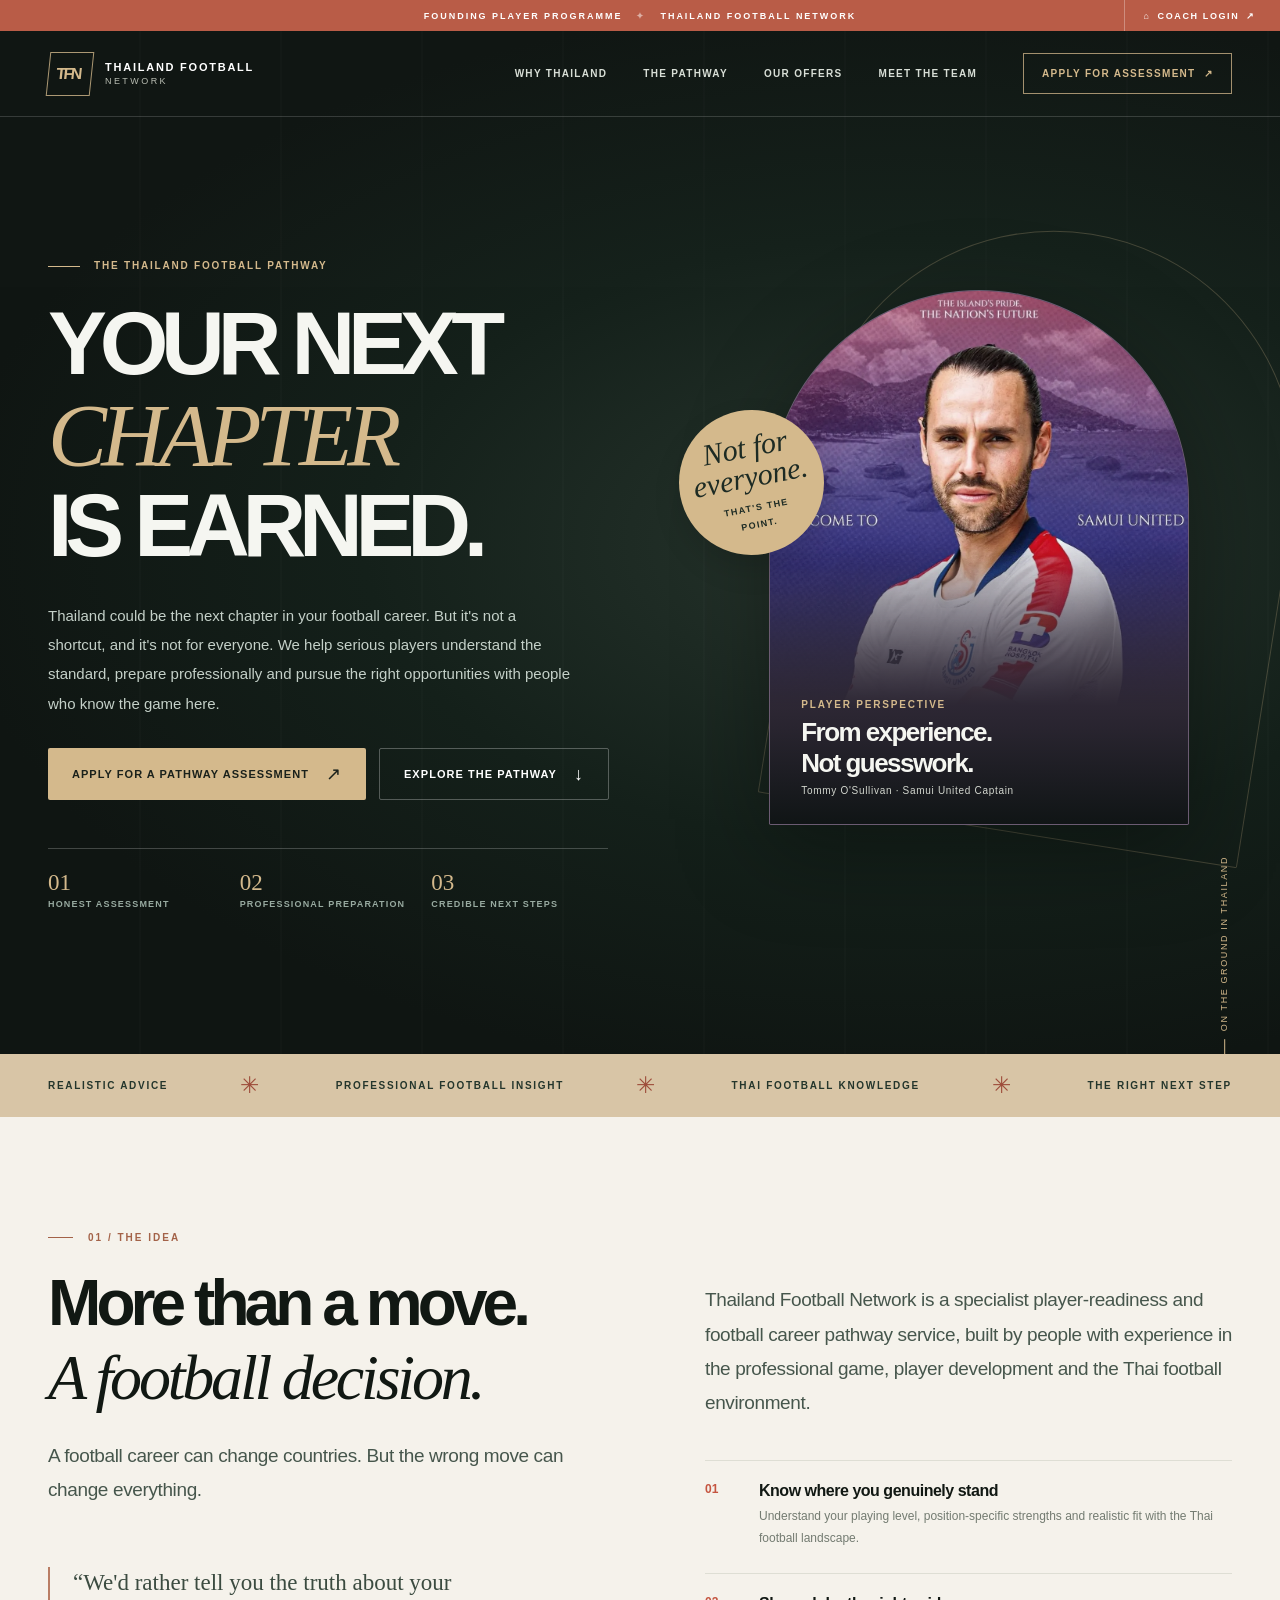
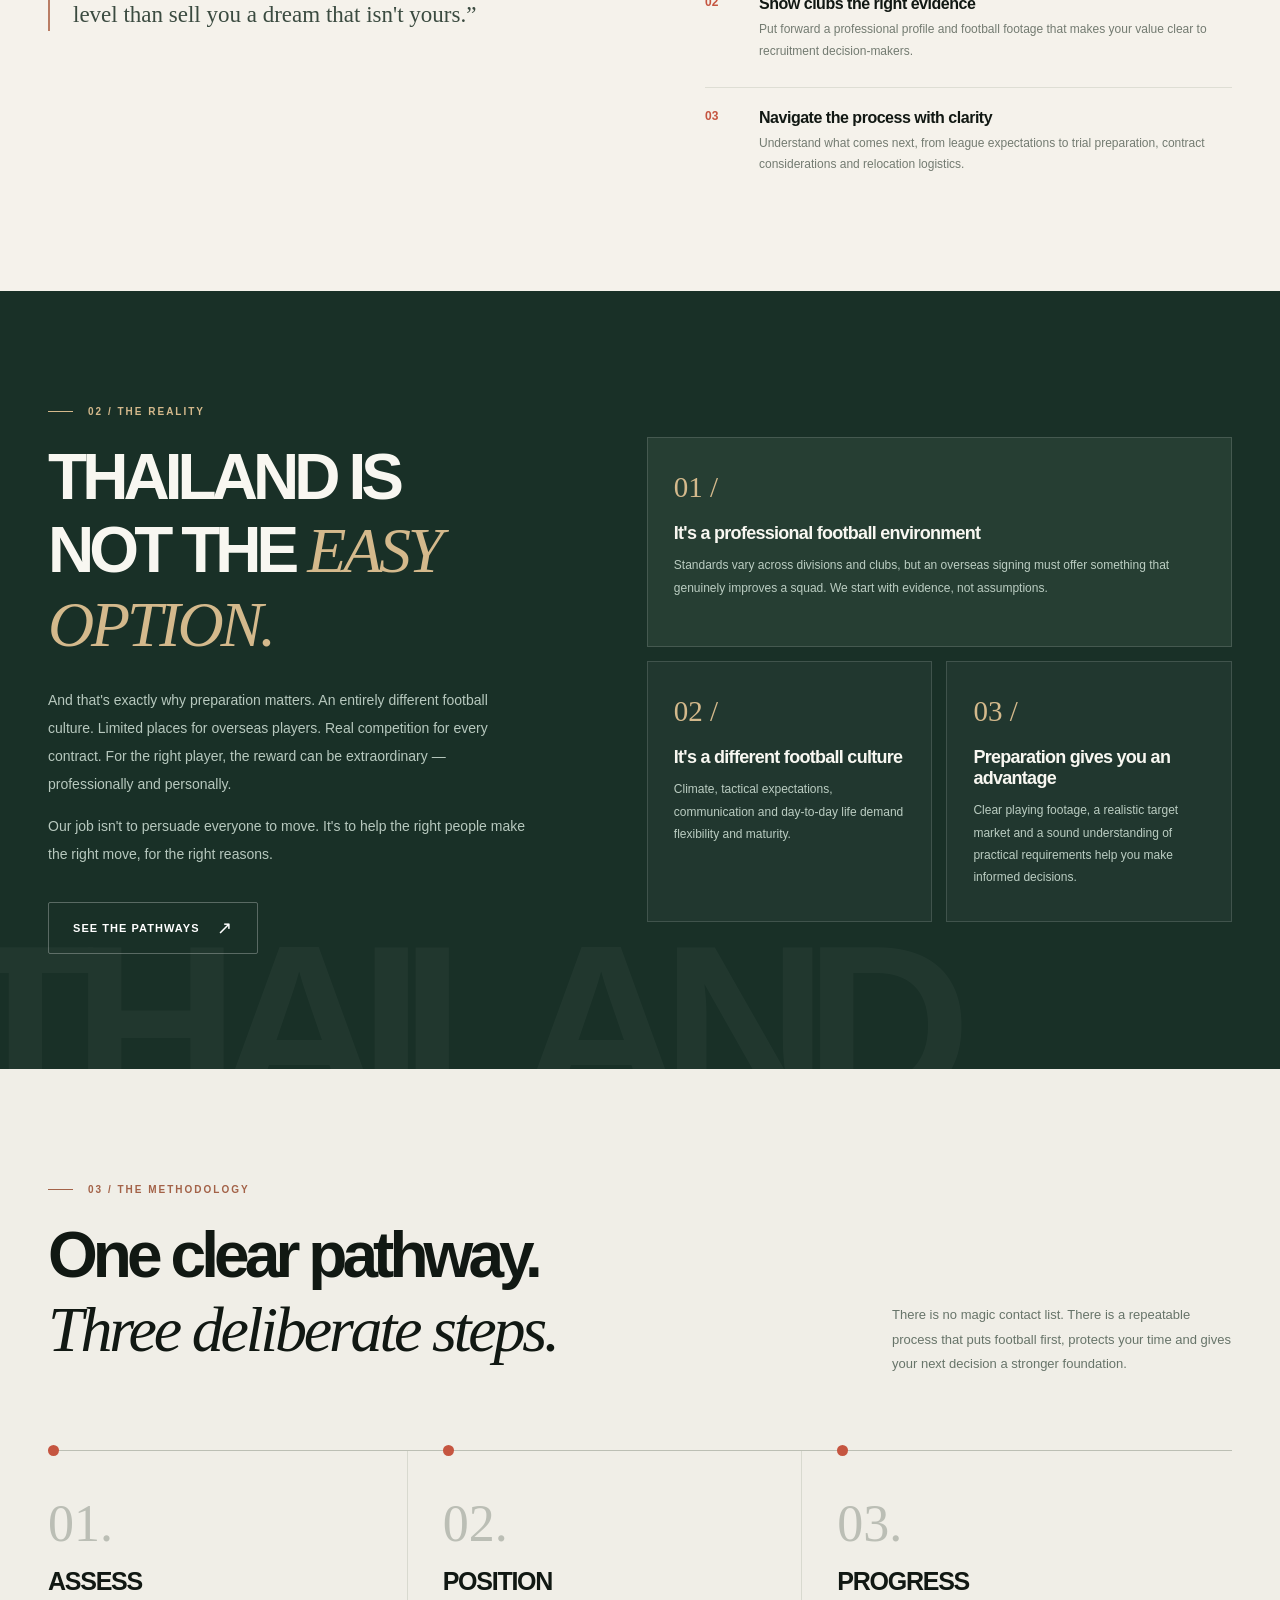
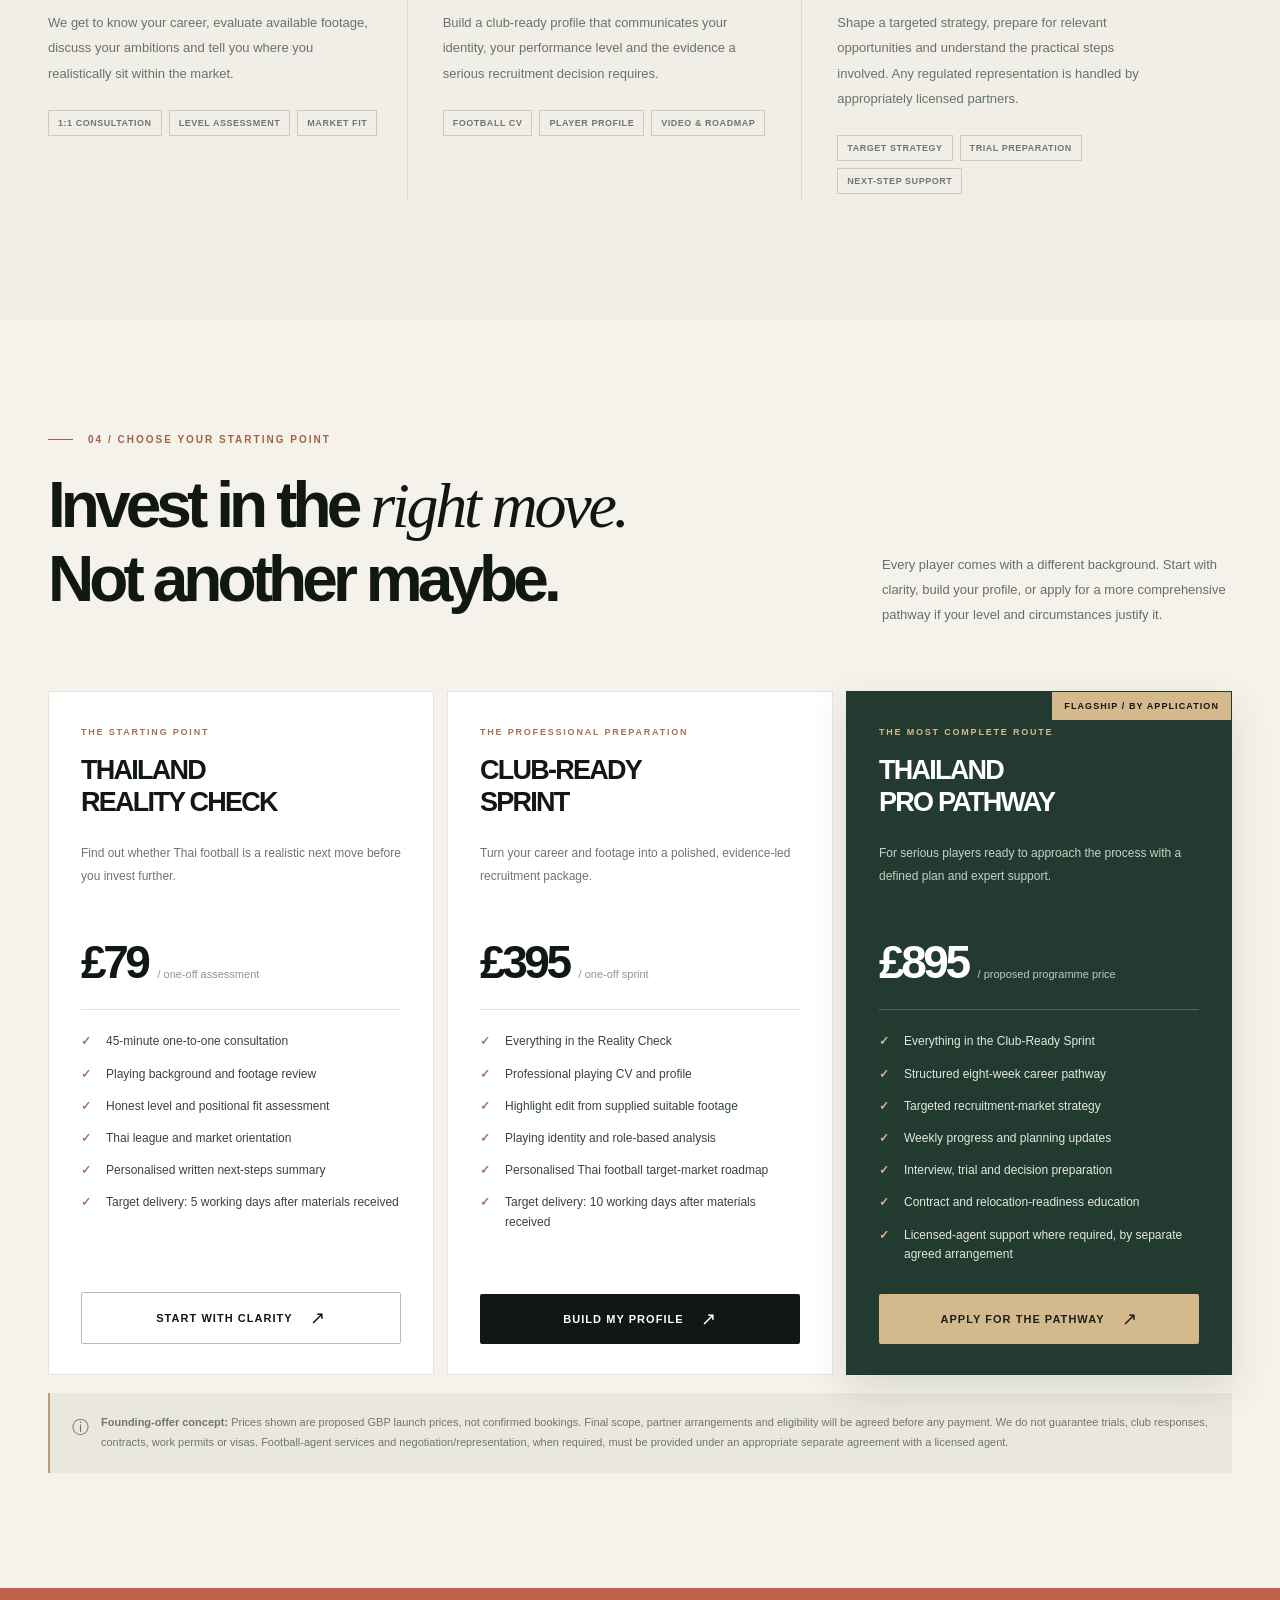
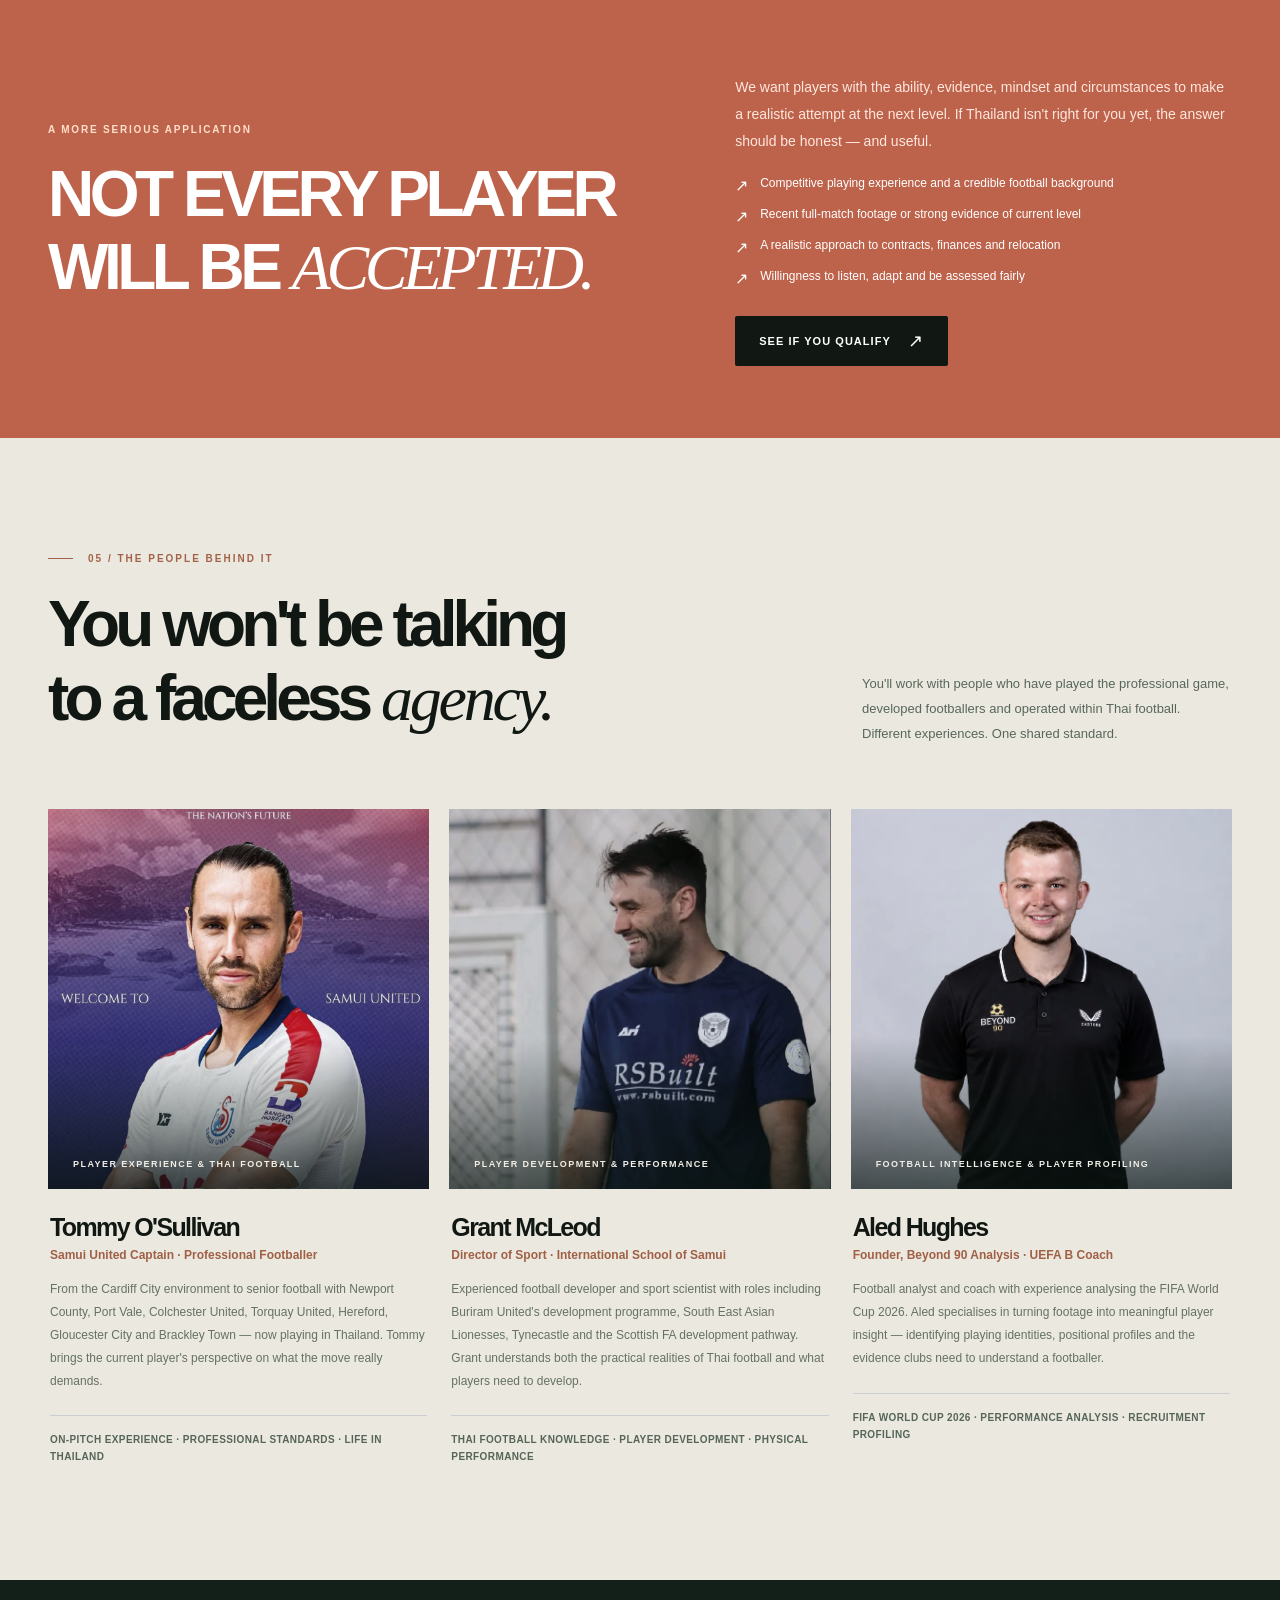
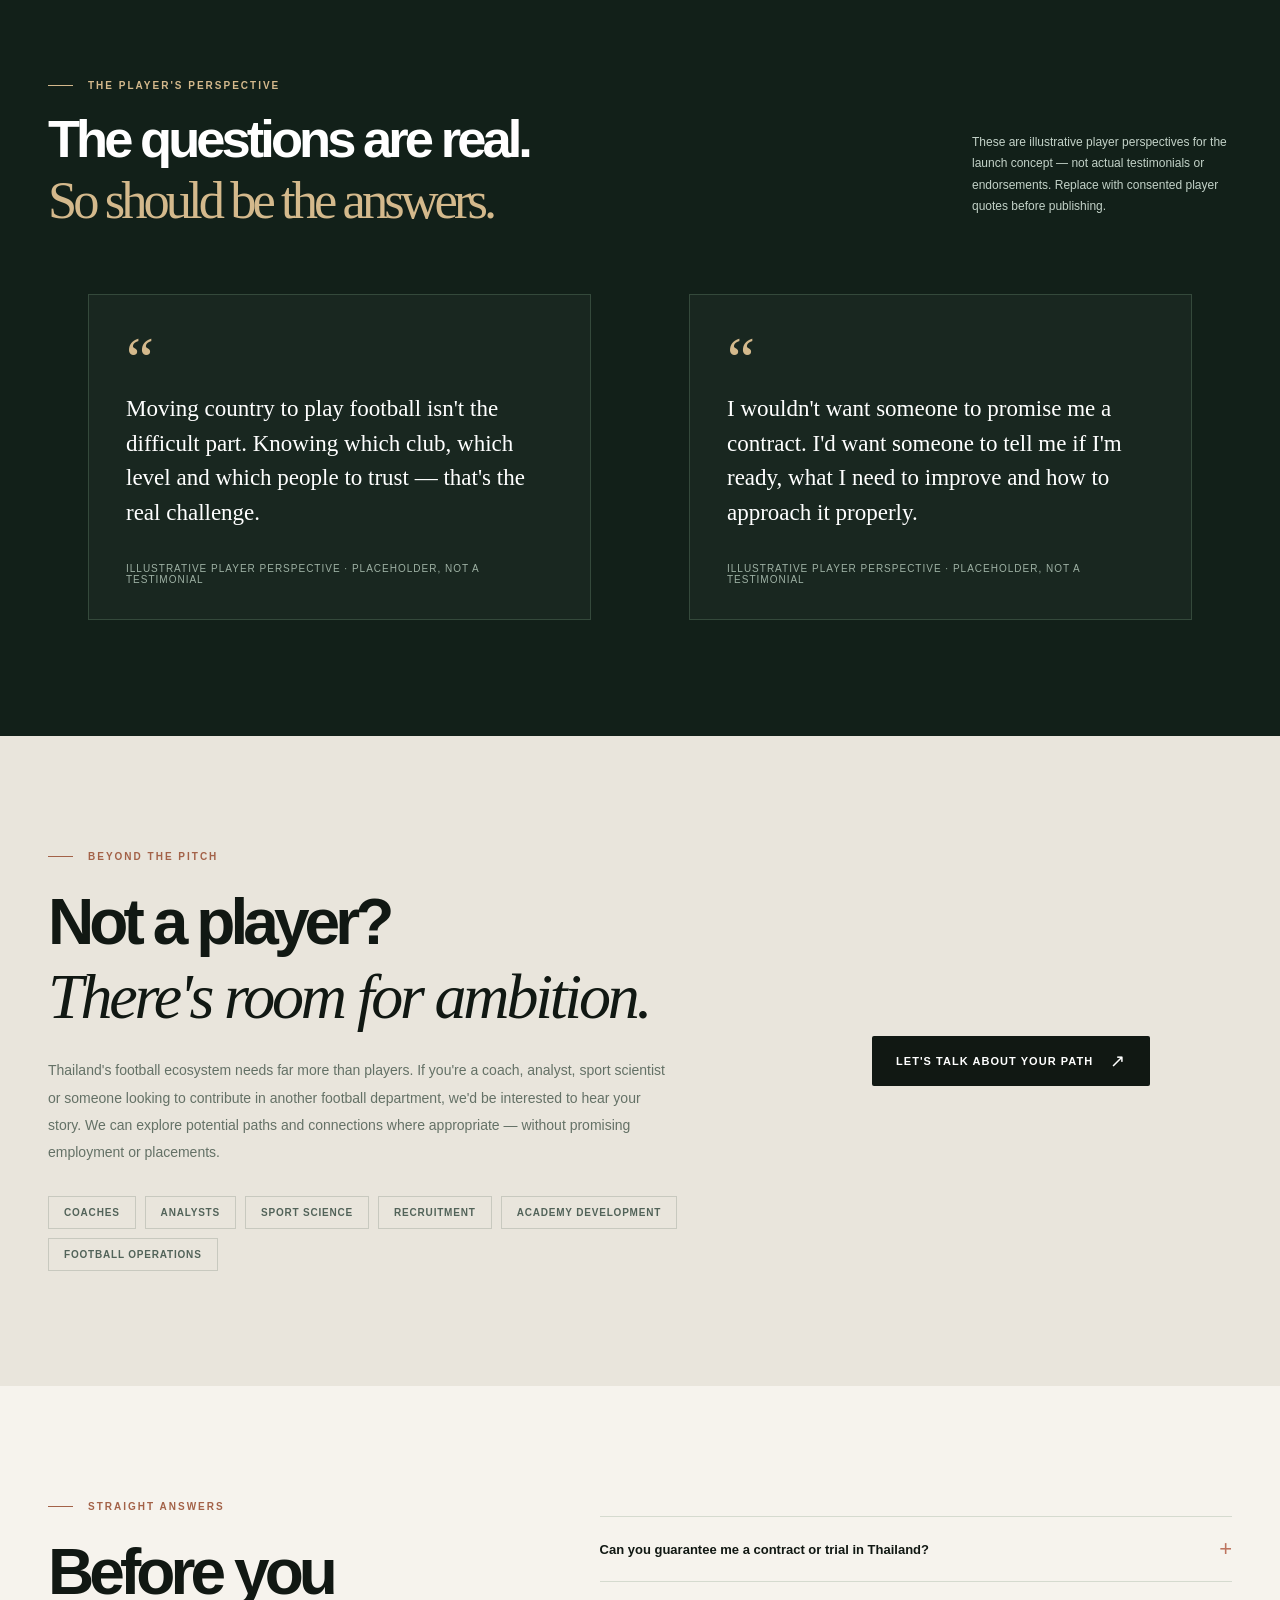
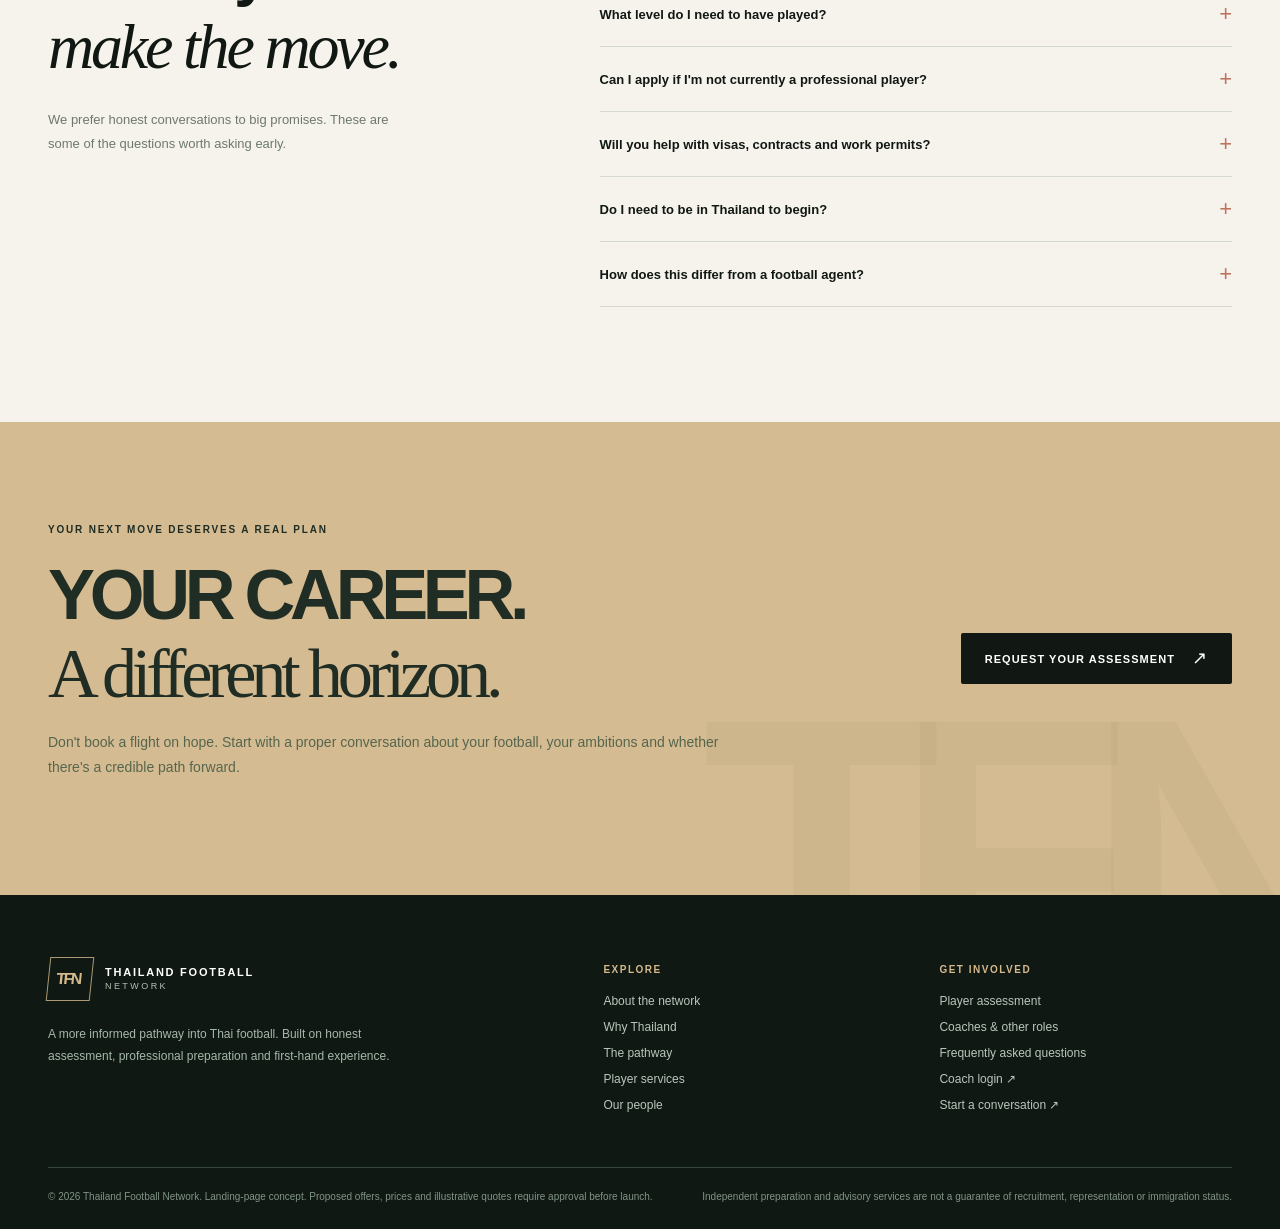
==== index.html @ e51dffec "Create index.html" ====
<!doctype html>
<html lang="en">
<head>
  <meta charset="utf-8">
  <meta name="viewport" content="width=device-width, initial-scale=1">
  <meta name="theme-color" content="#101613">
  <meta name="description" content="Thailand Football Network. An honest, structured pathway for serious players considering professional football in Thailand. Assess your level. Prepare properly. Pursue credible opportunities.">
  <title>Thailand Football Network — Your next chapter is earned.</title>
<style>
:root{--bg:#101613;--ink:#111813;--pine:#1a2c25;--pine2:#20382e;--cream:#f5f2eb;--warm:#eae6dc;--gold:#d4b98c;--red:#c55540;--white:#f5f6f1;--muted:#87978e;--line:rgba(255,255,255,.15);--sans:'Inter',-apple-system,BlinkMacSystemFont,'Segoe UI',Arial,sans-serif;--editorial:Georgia,'Times New Roman',serif}
*{box-sizing:border-box}html{scroll-behavior:smooth}body{margin:0;background:var(--cream);color:var(--ink);font-family:var(--sans);-webkit-font-smoothing:antialiased;overflow-x:hidden}button,input,select,textarea{font:inherit}button{cursor:pointer}a{text-decoration:none;color:inherit}button:focus-visible,a:focus-visible,input:focus-visible,select:focus-visible,textarea:focus-visible,summary:focus-visible{outline:2px solid var(--gold);outline-offset:4px}::selection{background:#d4b98c;color:#111813}.container{width:min(100% - 96px,1312px);margin-inline:auto}.eyebrow{font-weight:800;text-transform:uppercase;letter-spacing:.18em;font-size:10px;line-height:1.6}.eyebrow.gold{color:var(--gold)}.eyebrow.red{color:var(--red)}.serif{font-family:var(--editorial);font-weight:400}.line-top{border-top:1px solid currentColor}.muted{color:#59665e}.btn{appearance:none;border:0;display:inline-flex;align-items:center;justify-content:center;gap:17px;padding:18px 24px;font-size:11px;letter-spacing:.095em;text-transform:uppercase;font-weight:800;border-radius:2px;transition:transform .2s,background .2s,box-shadow .2s;white-space:nowrap}.btn:hover{transform:translateY(-2px)}.btn.primary{background:var(--gold);color:#1a211b}.btn.primary:hover{background:#e9cd9f;box-shadow:0 14px 35px rgba(0,0,0,.18)}.btn.ghost{border:1px solid rgba(255,255,255,.28);background:transparent;color:#fff}.btn.ghost:hover{background:rgba(255,255,255,.1)}.btn.ink{background:var(--ink);color:white}.btn.outline{border:1px solid #bcbeb5;background:none;color:var(--ink)}.arrow{font-size:18px;line-height:.8;font-weight:400}.page-top{background:#b95c47;color:white;height:31px;display:flex;align-items:center;justify-content:center;text-align:center;font-size:9px;font-weight:800;letter-spacing:.22em;text-transform:uppercase;padding:0 12px}.nav{position:absolute;z-index:30;top:31px;left:0;right:0;border-bottom:1px solid rgba(255,255,255,.16);color:white}.navinner{height:85px;display:flex;align-items:center;gap:30px}.brand{display:inline-flex;align-items:center;gap:13px;min-width:290px}.mark{width:44px;height:44px;border:1px solid rgba(212,185,140,.8);display:flex;align-items:center;justify-content:center;font-size:16px;font-weight:800;transform:skew(-6deg);letter-spacing:-.16em;color:var(--gold);padding-right:4px}.brand-text{font-size:11px;line-height:1.5;font-weight:800;letter-spacing:.16em}.brand-text small{display:block;font-size:9px;font-weight:500;letter-spacing:.27em;color:#b9bdb3}.navlinks{display:flex;align-items:center;justify-content:center;gap:36px;margin-left:auto}.navlinks a{font-size:10px;font-weight:800;letter-spacing:.13em;text-transform:uppercase;color:#d8ded6;transition:color .2s}.navlinks a:hover{color:var(--gold)}.navcta{margin-left:16px;padding:14px 18px;border:1px solid rgba(212,185,140,.75);background:transparent;color:var(--gold);font-size:10px;font-weight:800;letter-spacing:.13em;text-transform:uppercase;white-space:nowrap}.navcta:hover{background:var(--gold);color:var(--bg)}.menubtn{display:none;background:transparent;border:1px solid var(--line);color:white;padding:9px 12px;font-size:24px;margin-left:auto}.hero{min-height:770px;background:radial-gradient(ellipse at 70% 50%,#29372f 0,#15211b 42%,#101613 75%);color:var(--white);position:relative;overflow:hidden;padding:177px 0 112px}.hero:after{content:"";position:absolute;inset:0;opacity:.16;pointer-events:none;background-image:repeating-linear-gradient(90deg,transparent 0px,transparent 139px,rgba(255,255,255,.16) 140px,transparent 141px),linear-gradient(transparent,rgba(0,0,0,.1))}.hero-grid{display:grid;grid-template-columns:1.03fr .97fr;position:relative;z-index:2;gap:60px;align-items:center}.hero-copy{padding:50px 0 30px}.hero-kicker{display:flex;align-items:center;gap:14px;color:var(--gold)}.kicker-rule{width:32px;height:1px;background:var(--gold)}h1{font-size:clamp(58px,6.9vw,105px);font-weight:800;letter-spacing:-.082em;line-height:1.03;margin:25px 0 29px;max-width:850px}h1 .line{display:block;white-space:nowrap}h1 em{font-family:var(--editorial);font-weight:400;letter-spacing:-.065em;color:var(--gold)}.hero-intro{font-size:15px;line-height:1.95;color:#c4d0c8;max-width:525px;font-weight:400}.hero-actions{display:flex;gap:13px;flex-wrap:wrap;margin:30px 0 48px}.hero-status{display:grid;grid-template-columns:repeat(3,1fr);gap:15px;padding-top:21px;border-top:1px solid rgba(255,255,255,.21);max-width:560px}.status-num{color:var(--gold);font-family:var(--editorial);font-size:23px}.status-label{font-size:9px;line-height:1.8;text-transform:uppercase;letter-spacing:.13em;color:#98aaa0;font-weight:700}.hero-stage{position:relative;height:570px;min-width:0}.hero-outline{position:absolute;right:-55px;top:-60px;width:89%;height:106%;border:1px solid rgba(212,185,140,.25);border-radius:300px 300px 2px 2px;transform:rotate(9deg)}.hero-poster{position:absolute;top:0;right:43px;height:535px;width:77%;max-width:430px;overflow:hidden;border-radius:240px 240px 2px 2px;background:#4e3c57;border:1px solid rgba(255,255,255,.16);box-shadow:0 24px 90px rgba(0,0,0,.35)}.hero-poster img{width:100%;height:100%;object-fit:cover;object-position:center 8%;filter:saturate(.8);display:block;-webkit-mask-image:linear-gradient(to bottom,#000 0%,#000 48%,transparent 78%);mask-image:linear-gradient(to bottom,#000 0%,#000 48%,transparent 78%)}.hero-poster:after{content:"";position:absolute;inset:45% 0 0;background:linear-gradient(transparent,rgba(10,17,15,.55) 67%,rgba(10,17,15,.91))}.poster-caption{position:absolute;bottom:28px;left:31px;right:25px;z-index:2}.poster-caption .eyebrow{color:var(--gold)}.poster-caption strong{display:block;font-size:26px;letter-spacing:-.06em;margin-top:4px}.poster-caption span{display:block;font-size:10px;color:#d2d6ce;margin-top:6px;letter-spacing:.07em}.floating-stamp{position:absolute;left:-8px;top:120px;width:145px;height:145px;display:flex;align-items:center;justify-content:center;flex-direction:column;text-align:center;background:var(--gold);color:#1d2b24;border-radius:100%;z-index:4;box-shadow:0 14px 30px rgba(0,0,0,.14);transform:rotate(-11deg)}.floating-stamp span:first-child{font-family:var(--editorial);font-size:30px;font-style:italic;line-height:1}.floating-stamp span:last-child{font-size:9px;text-transform:uppercase;letter-spacing:.15em;font-weight:800;line-height:1.8;margin-top:8px}.photo-count{position:absolute;right:3px;bottom:4px;z-index:4;display:flex;gap:8px;align-items:center;font-size:9px;letter-spacing:.18em;color:var(--gold);text-transform:uppercase;transform:rotate(-90deg);transform-origin:bottom right}.photo-count:before{content:"";width:39px;height:1px;background:var(--gold)}.ribbon{background:#d8c5a6;padding:18px 0;overflow:hidden;color:#24362c}.ribbon .container{display:flex;align-items:center;justify-content:space-between;gap:12px}.ribbon span{font-size:10px;text-transform:uppercase;letter-spacing:.17em;font-weight:800;white-space:nowrap}.ribbon .star{color:#9e4d3b;font-size:23px;font-weight:400}.section{padding:115px 0}.section-eyeline{font-size:10px;text-transform:uppercase;letter-spacing:.2em;color:#a36248;font-weight:800;display:flex;align-items:center;gap:15px}.section-eyeline:before{content:"";width:25px;height:1px;background:currentColor}.section h2{font-size:clamp(42px,5vw,70px);letter-spacing:-.077em;line-height:1.15;margin:24px 0;font-weight:800}.section h2 em{font-family:var(--editorial);font-weight:400;letter-spacing:-.05em}.intro-layout{display:grid;grid-template-columns:1fr 1fr;gap:130px}.intro-left h2{max-width:590px}.intro-right{padding-top:51px}.lead{font-size:19px;line-height:1.8;letter-spacing:-.02em;color:#46564c;max-width:650px}.point-list{display:grid;gap:24px;margin-top:40px}.point{display:grid;grid-template-columns:38px 1fr;gap:16px;padding-top:21px;border-top:1px solid #deded4}.point-index{color:var(--red);font-size:12px;font-weight:800}.point h3{margin:0 0 6px;font-size:16px;letter-spacing:-.03em}.point p{font-size:12px;color:#737b71;line-height:1.8;margin:0}.editorial-aside{margin-top:60px;border-left:2px solid #b97d64;padding-left:23px;font-family:var(--editorial);font-size:23px;line-height:1.4;max-width:450px;color:#3b4b40}.why{background:#193027;color:#f8f7f1;position:relative;overflow:hidden}.why:after{content:"THAILAND";font-size:clamp(110px,18vw,290px);font-weight:800;letter-spacing:-.1em;position:absolute;left:-45px;bottom:-90px;opacity:.035;white-space:nowrap;pointer-events:none}.why .section-eyeline{color:var(--gold)}.why-grid{display:grid;grid-template-columns:.9fr 1.1fr;gap:120px;position:relative;z-index:2}.why h2{max-width:620px;margin-bottom:24px}.why h2 em{color:var(--gold)}.why-left p{color:#b7c8be;font-size:14px;line-height:2;max-width:490px}.why-cards{display:grid;grid-template-columns:1fr 1fr;gap:14px;align-self:center}.why-card{padding:33px 26px;min-height:240px;border:1px solid rgba(255,255,255,.14);background:rgba(255,255,255,.035)}.why-card:first-child{grid-column:span 2;min-height:210px;background:#263e33}.why-icon{font-size:29px;color:var(--gold);font-family:var(--editorial)}.why-card h3{font-size:18px;letter-spacing:-.04em;margin:19px 0 10px}.why-card p{font-size:12px;color:#bbcdc2;line-height:1.85;margin:0}.process{background:#f0eee7}.process-head{display:flex;align-items:end;justify-content:space-between;gap:40px}.process-head h2{max-width:750px}.process-head p{max-width:340px;font-size:13px;color:#677469;line-height:1.9}.timeline{display:grid;grid-template-columns:repeat(3,1fr);margin-top:60px;border-top:1px solid #bcbfb4}.phase{padding:43px 40px 10px 0;position:relative}.phase:before{position:absolute;top:-6px;left:0;content:"";height:11px;width:11px;background:var(--red);border-radius:50%}.phase:after{position:absolute;top:0;bottom:4px;right:35px;width:1px;background:#d8d9cf;content:""}.phase:last-child:after{display:none}.phase-num{font-family:var(--editorial);font-size:52px;color:#bbbeb5}.phase h3{font-size:25px;letter-spacing:-.05em;margin:14px 0}.phase p{font-size:13px;color:#677469;line-height:1.95;max-width:330px}.phase-tags{display:flex;gap:7px;flex-wrap:wrap;margin-top:24px}.phase-tags span{padding:7px 9px;border:1px solid #c8ccc2;color:#6d786e;font-size:9px;letter-spacing:.06em;font-weight:800;text-transform:uppercase}.offers{background:var(--cream)}.offers-top{display:flex;align-items:end;justify-content:space-between;gap:40px}.offers-top h2{max-width:740px}.offers-top p{font-size:13px;color:#647066;line-height:1.95;max-width:350px}.pricecards{display:grid;grid-template-columns:repeat(3,1fr);gap:13px;margin-top:50px;align-items:stretch}.price-card{display:flex;flex-direction:column;background:#fff;border:1px solid #e6e5dc;min-height:600px;position:relative;padding:35px 32px 30px;transition:transform .25s,box-shadow .25s}.price-card:hover{transform:translateY(-7px);box-shadow:0 15px 40px rgba(30,45,30,.09)}.price-card.featured{background:#233a30;color:#fff;border:1px solid #233a30;box-shadow:0 15px 38px rgba(15,40,25,.12)}.price-card .tag{font-size:9px;font-weight:800;letter-spacing:.2em;text-transform:uppercase;color:#a76f57}.price-card.featured .tag{color:var(--gold)}.price-card h3{font-size:27px;line-height:1.18;letter-spacing:-.065em;margin:18px 0 12px}.price-card .subtitle{font-size:12px;line-height:1.9;min-height:65px;color:#6a786c}.price-card.featured .subtitle{color:#c3d2c8}.price{margin:20px 0 15px;display:flex;gap:10px;align-items:baseline}.price strong{font-size:46px;letter-spacing:-.075em;line-height:1;font-weight:800}.price span{font-size:11px;color:#8b978c}.price-card.featured .price span{color:#bac9bd}.price-card .rule{height:1px;background:#e1e5dd;margin:9px 0 22px}.price-card.featured .rule{background:#506256}.price-card ul{margin:0 0 30px;list-style:none;padding:0;display:grid;gap:13px}.price-card li{font-size:12px;line-height:1.6;color:#35463b;display:flex;align-items:flex-start;gap:11px}.price-card li:before{content:"✓";color:#a87656;font-weight:800;flex:0 0 14px}.price-card.featured li{color:#e2e8df}.price-card.featured li:before{color:var(--gold)}.price-card .btn{width:100%;margin-top:auto}.featured-banner{position:absolute;right:0;top:0;background:var(--gold);padding:9px 12px;color:var(--ink);font-size:9px;font-weight:800;letter-spacing:.12em;text-transform:uppercase}.pricing-disclaimer{display:flex;align-items:flex-start;gap:12px;padding:20px 22px;margin-top:18px;background:#eae7dd;border-left:2px solid #ba9e75;color:#6e776d;font-size:11px;line-height:1.8}.qualify{background:#be634b;color:white;padding:72px 0;overflow:hidden}.qualify-row{display:grid;grid-template-columns:1.1fr .9fr;gap:80px;align-items:center}.qualify h2{font-size:clamp(40px,5vw,69px);line-height:1.13;letter-spacing:-.07em;margin:0}.qualify h2 em{font-family:var(--editorial);font-weight:400}.qualify p{font-size:14px;line-height:1.95;color:#ffe7de}.qualify ul{list-style:none;padding:0;margin:20px 0 28px;display:grid;gap:12px}.qualify li{font-size:12px;display:flex;gap:12px;align-items:flex-start}.qualify li:before{content:"↗";font-size:16px}.team{background:#ebe8df}.team-head{display:flex;justify-content:space-between;gap:40px;align-items:end}.team-head h2{max-width:710px}.team-head p{font-size:13px;line-height:1.9;color:#58675c;max-width:370px}.team-grid{display:grid;grid-template-columns:repeat(3,1fr);gap:20px;margin-top:50px}.person-card{min-width:0}.person-image{height:380px;overflow:hidden;position:relative;background:#28392f}.person-image img{width:100%;height:100%;object-fit:cover;display:block;transition:transform .5s,filter .5s;filter:saturate(.7)}.person-card:hover img{transform:scale(1.045);filter:saturate(.9)}.person-card:nth-child(1) img{object-position:center 15%}.person-card:nth-child(2) img{object-position:center 20%}.person-card:nth-child(3) img{object-position:center center}.person-image:after{position:absolute;content:"";inset:60% 0 0;background:linear-gradient(transparent,rgba(8,20,15,.65));pointer-events:none}.person-role{position:absolute;left:25px;bottom:20px;z-index:2;color:#f1eee6;font-size:9px;letter-spacing:.16em;text-transform:uppercase;font-weight:800}.person-content{padding:24px 2px 0}.person-content h3{font-size:25px;letter-spacing:-.065em;margin:0 0 6px}.person-content .position{font-size:12px;color:#a06046;font-weight:800}.person-content p{font-size:12px;color:#657166;line-height:1.9;margin-top:16px}.person-footer{border-top:1px solid #caced0;padding-top:15px;margin-top:23px;font-size:10px;letter-spacing:.04em;color:#56655a;font-weight:800;line-height:1.7}.testimonials{background:#122019;color:white;padding:100px 0}.test-head{display:flex;justify-content:space-between;align-items:end;gap:30px}.test-head h2{font-size:clamp(38px,4.1vw,59px);letter-spacing:-.075em;line-height:1.15;max-width:750px;margin:18px 0 0}.test-head p{color:#c3d2c8;font-size:12px;line-height:1.8;max-width:260px}.quotes{margin-top:48px;display:grid;grid-template-columns:1fr 1fr;gap:18px}.quote{padding:34px 37px;border:1px solid #34493b;background:rgba(255,255,255,.03)}.quote .symbol{font-family:var(--editorial);font-size:63px;color:var(--gold);line-height:1}.quote blockquote{font-family:var(--editorial);font-size:23px;line-height:1.5;max-width:490px;margin:0 0 33px}.quote figcaption{font-size:10px;letter-spacing:.1em;text-transform:uppercase;color:#9eb1a4}.other{background:#e9e5dc}.other-row{display:grid;grid-template-columns:1.2fr .8fr;gap:80px;align-items:center}.other h2{max-width:650px}.other p{max-width:625px;font-size:14px;line-height:1.95;color:#647166}.other-tags{display:flex;flex-wrap:wrap;gap:9px;margin-top:30px}.other-tags span{border:1px solid #c8c9bf;padding:10px 15px;font-size:10px;font-weight:800;text-transform:uppercase;letter-spacing:.08em;color:#526359}.faq{background:#f6f3ed}.faq-layout{display:grid;grid-template-columns:.8fr 1.2fr;gap:130px}.faq h2{max-width:380px}.faq-list{padding-top:15px}.faq details{border-bottom:1px solid #d5dacf;padding:19px 0}.faq details:first-child{border-top:1px solid #d5dacf}.faq summary{cursor:pointer;font-weight:800;font-size:13px;list-style:none;display:flex;justify-content:space-between;align-items:center;gap:20px}.faq summary::-webkit-details-marker{display:none}.faq summary:after{content:'+';font-size:22px;font-weight:400;color:#bd745f}.faq details[open] summary:after{content:'−'}.faq details p{font-size:12px;line-height:1.95;color:#5f7064;padding-right:25px}.lastcta{background:#d5bb91;color:#202d24;padding:100px 0;position:relative;overflow:hidden}.lastcta:after{position:absolute;content:'TFN';font-size:390px;line-height:1;font-weight:800;letter-spacing:-.12em;right:-40px;bottom:-155px;color:rgba(29,50,35,.04);pointer-events:none}.lastcta .container{position:relative;z-index:1;display:flex;align-items:center;justify-content:space-between;gap:45px}.lastcta h2{font-size:clamp(43px,5.5vw,78px);line-height:1.1;letter-spacing:-.075em;margin:18px 0;max-width:850px}.lastcta p{font-size:14px;color:#56664e;line-height:1.8;max-width:680px}.footer{background:#101813;color:white;padding:62px 0 24px}.footer-main{display:grid;grid-template-columns:1.3fr .7fr .8fr;gap:80px}.footer .brand{min-width:unset}.footer-desc{max-width:360px;color:#a5b8aa;font-size:12px;line-height:1.9;margin-top:22px}.footer h4{font-size:10px;text-transform:uppercase;letter-spacing:.15em;color:var(--gold);margin:7px 0 19px}.footer ul{list-style:none;padding:0;margin:0;display:grid;gap:12px}.footer li,.footer li a{font-size:12px;color:#b8c7bb}.footer li a:hover{color:white}.footer-bottom{border-top:1px solid #34463b;margin-top:55px;padding-top:20px;display:flex;justify-content:space-between;gap:20px;color:#819487;font-size:10px;line-height:1.75}.footer-bottom span{max-width:670px}.overlay{position:fixed;z-index:1000;inset:0;background:rgba(8,13,10,.8);backdrop-filter:blur(6px);display:none;align-items:center;justify-content:center;padding:20px}.overlay.open{display:flex}.modal{position:relative;width:min(100%,780px);max-height:min(94vh,950px);overflow-y:auto;background:#f5f3ec;color:#19251c;box-shadow:0 40px 150px #0008;padding:45px}.close{position:absolute;right:20px;top:20px;background:#e4e5dc;border:0;width:39px;height:39px;font-size:22px;display:flex;align-items:center;justify-content:center}.modal h2{font-size:clamp(32px,4vw,52px);letter-spacing:-.07em;line-height:1.1;margin:15px 0}.modal p{font-size:12px;line-height:1.8;color:#637266;max-width:600px}.formgrid{display:grid;grid-template-columns:1fr 1fr;gap:17px;margin:25px 0}.field{display:flex;flex-direction:column;gap:8px}.field.full{grid-column:1/-1}.field label{font-weight:800;font-size:10px;letter-spacing:.075em;text-transform:uppercase;color:#44584a}.field input,.field select,.field textarea{padding:13px 14px;width:100%;background:white;color:#1c2920;border:1px solid #c9d0c6;border-radius:0;outline:none;font-size:12px;min-height:45px}.field input:focus,.field select:focus,.field textarea:focus{border-color:#99835f;box-shadow:0 0 0 2px #dbcca9aa}.form-actions{display:flex;align-items:center;gap:15px;flex-wrap:wrap}.formnote{font-size:10px!important;max-width:680px!important;color:#677669!important}.success{display:none}.success pre{background:#e6e5dc;padding:18px;font-size:11px;white-space:pre-wrap;line-height:1.7;max-height:225px;overflow:auto;color:#2c3b31}.success .btn{margin:5px 5px 5px 0}#mobile-panel{display:none}.page-top{position:relative}.coach-top{position:absolute;right:max(24px,calc((100% - 1312px)/2));top:0;bottom:0;display:flex;align-items:center;gap:7px;padding:0 0 0 18px;border-left:1px solid rgba(255,255,255,.3);color:#fff;font-size:9px;font-weight:800;letter-spacing:.18em;transition:opacity .2s}.coach-top:hover{opacity:.75}
@media(max-width:1150px){.container{width:min(100% - 64px,1312px)}.navlinks{gap:18px}.brand{min-width:240px}.hero-grid{gap:12px}.hero-stage{height:540px}.hero-poster{right:0;height:510px;width:82%}.floating-stamp{left:-20px}.intro-layout,.why-grid,.faq-layout{gap:75px}.person-image{height:325px}.price-card{padding:31px 23px}}
@media(max-width:800px){.container{width:min(100% - 42px,1312px)}.navinner{height:73px}.navlinks,.navcta,.coach-top{display:none}#mobile-panel a.mobile-coach{color:var(--gold);padding-top:16px;border-top:1px solid rgba(255,255,255,.14)}.brand{min-width:unset}.menubtn{display:block}#mobile-panel{display:none;position:absolute;top:73px;left:0;right:0;background:#15251d;padding:22px 24px 29px;box-shadow:0 15px 25px #0005}#mobile-panel.open{display:grid;gap:19px}#mobile-panel a{font-size:12px;letter-spacing:.1em;text-transform:uppercase;font-weight:700}.hero{padding:139px 0 56px}.hero-grid{grid-template-columns:1fr;gap:20px}.hero-copy{padding-top:30px}.hero h1{font-size:clamp(57px,12vw,85px);max-width:760px}.hero-stage{height:470px;max-width:580px;width:100%;margin:0 auto}.hero-poster{height:440px;width:69%;right:15%}.hero-outline{width:74%;right:8%;height:450px;top:-3px}.floating-stamp{left:7%;top:90px;width:125px;height:125px}.photo-count{right:9%}.ribbon span{font-size:8px}.ribbon .star{font-size:18px}.section{padding:77px 0}.intro-layout,.why-grid,.other-row,.faq-layout,.qualify-row{grid-template-columns:1fr;gap:30px}.intro-right{padding:0}.editorial-aside{margin-top:34px}.why-cards{margin-top:10px}.process-head,.offers-top,.team-head,.test-head{display:block}.process-head p,.offers-top p,.team-head p,.test-head p{max-width:600px}.timeline{grid-template-columns:1fr}.phase{padding:25px 0;border-bottom:1px solid #d4d6cb}.phase:after{display:none}.phase h3{margin:6px 0}.phase-num{font-size:42px}.phase p{max-width:600px}.pricecards{grid-template-columns:1fr;gap:15px}.price-card{min-height:unset}.price-card .subtitle{min-height:unset}.price-card h3{font-size:29px}.price-card .btn{margin-top:16px}.team-grid{grid-template-columns:1fr 1fr;gap:20px}.team-grid .person-card:last-child{grid-column:1/-1;max-width:calc(50% - 10px);width:100%;margin:auto}.person-image{height:330px}.quotes{grid-template-columns:1fr}.lastcta .container{display:block}.lastcta .btn{margin-top:20px}.footer-main{grid-template-columns:1fr 1fr;gap:35px}.footer-main>div:first-child{grid-column:1/-1}.footer-bottom{display:block}.footer-bottom span{display:block;margin-top:10px}}
@media(max-width:520px){.container{width:min(100% - 36px,1312px)}.page-top{font-size:8px;letter-spacing:.12em}.navinner{height:68px}.brand-text{font-size:9px}.mark{width:38px;height:38px}.hero{padding:117px 0 41px}.hero-copy{padding:20px 0 0}.hero h1{font-size:clamp(53px,13.5vw,69px);margin:18px 0 22px}.hero-intro{font-size:13px;line-height:1.85}.hero-actions{margin:24px 0 27px}.hero-actions .btn{width:100%}.hero-status{gap:7px}.status-num{font-size:21px}.status-label{font-size:8px}.hero-stage{height:355px}.hero-poster{height:338px;width:74%;right:8%}.hero-outline{height:345px;width:76%;right:5%}.floating-stamp{width:105px;height:105px;top:70px;left:0}.floating-stamp span:first-child{font-size:25px}.floating-stamp span:last-child{font-size:8px}.poster-caption{left:20px;bottom:20px}.poster-caption strong{font-size:20px}.photo-count{display:none}.ribbon{padding:13px 0}.ribbon span:nth-of-type(3),.ribbon .star:nth-of-type(4){display:none}.ribbon span{font-size:7px}.section h2{font-size:clamp(37px,10vw,51px)}.section{padding:65px 0}.lead{font-size:16px}.why-cards{grid-template-columns:1fr}.why-card,.why-card:first-child{grid-column:auto;min-height:unset}.why-card{padding:25px}.timeline{margin-top:25px}.pricecards{margin-top:25px}.price-card{padding:28px 22px}.qualify{padding:58px 0}.qualify h2{font-size:44px}.qualify-row{gap:10px}.team-grid{grid-template-columns:1fr;gap:35px}.team-grid .person-card:last-child{grid-column:auto;max-width:none}.person-image{height:420px}.person-card:nth-child(3) img{object-position:center center}.team-head h2{margin-bottom:8px}.testimonials{padding:65px 0}.quote{padding:24px}.quote blockquote{font-size:20px}.lastcta{padding:65px 0}.lastcta h2{font-size:45px}.footer{padding:45px 0 21px}.footer-main{grid-template-columns:1fr 1fr;gap:26px}.footer-main>div:first-child{grid-column:1/-1}.footer-bottom{margin-top:32px}.modal{padding:29px 18px}.formgrid{grid-template-columns:1fr}.modal h2{padding-right:35px}#mobile-panel{top:68px}}
@media(prefers-reduced-motion:reduce){html{scroll-behavior:auto}*,*:before,*:after{transition:none!important;animation:none!important}}
</style>
</head>
<body>
  <div class="page-top"><a href="coach-login.html" class="coach-top"><span aria-hidden="true">⌂</span> COACH LOGIN <span aria-hidden="true">↗</span></a>FOUNDING PLAYER PROGRAMME <span style="opacity:.5;padding:0 14px">✦</span> THAILAND FOOTBALL NETWORK</div>
  <header class="nav">
   <div class="container navinner">
    <a href="#top" class="brand" aria-label="Thailand Football Network home"><span class="mark">TFN</span><span class="brand-text">THAILAND FOOTBALL <small>NETWORK</small></span></a>
    <nav class="navlinks" aria-label="Main navigation"><a href="#why">Why Thailand</a><a href="#how">The pathway</a><a href="#offers">Our offers</a><a href="#team">Meet the team</a></nav>
    <button type="button" class="navcta" data-open="Pro Pathway">APPLY FOR ASSESSMENT&nbsp; ↗</button>
    <button type="button" class="menubtn" id="menubtn" aria-label="Toggle navigation" aria-expanded="false">☰</button>
   </div>
   <nav id="mobile-panel" aria-label="Mobile navigation"><a href="#why">Why Thailand</a><a href="#how">The pathway</a><a href="#offers">Our offers</a><a href="#team">Meet the team</a><a href="#apply">Apply</a><a href="coach-login.html" class="mobile-coach">Coach login ↗</a></nav>
  </header>

  <main id="top">
  <section class="hero" aria-labelledby="hero-title"><div class="container hero-grid">
   <div class="hero-copy">
    <div class="hero-kicker eyebrow"><span class="kicker-rule"></span> THE THAILAND FOOTBALL PATHWAY</div>
    <h1 id="hero-title"><span class="line">YOUR NEXT</span><span class="line"><em>CHAPTER</em></span><span class="line">IS EARNED.</span></h1>
    <p class="hero-intro">Thailand could be the next chapter in your football career. But it's not a shortcut, and it's not for everyone. We help serious players understand the standard, prepare professionally and pursue the right opportunities with people who know the game here.</p>
    <div class="hero-actions"><button type="button" class="btn primary" data-open="Pro Pathway">APPLY FOR A PATHWAY ASSESSMENT <span class="arrow">↗</span></button><a class="btn ghost" href="#how">EXPLORE THE PATHWAY <span class="arrow">↓</span></a></div>
    <div class="hero-status"><div><div class="status-num">01</div><div class="status-label">Honest assessment</div></div><div><div class="status-num">02</div><div class="status-label">Professional preparation</div></div><div><div class="status-num">03</div><div class="status-label">Credible next steps</div></div></div>
   </div>
   <div class="hero-stage" aria-label="Tommy O'Sullivan pictured at Samui United">
    <div class="hero-outline"></div><div class="hero-poster"><img src="[data-uri]" alt="Samui United captain Tommy O'Sullivan wearing his club shirt"><div class="poster-caption"><div class="eyebrow">PLAYER PERSPECTIVE</div><strong>From experience.<br>Not guesswork.</strong><span>Tommy O'Sullivan · Samui United Captain</span></div></div>
    <div class="floating-stamp"><span>Not for<br>everyone.</span><span>That's the<br>point.</span></div><div class="photo-count">ON THE GROUND IN THAILAND</div>
   </div>
  </div></section>
  <div class="ribbon"><div class="container"><span>REALISTIC ADVICE</span><span class="star">✳</span><span>PROFESSIONAL FOOTBALL INSIGHT</span><span class="star">✳</span><span>THAI FOOTBALL KNOWLEDGE</span><span class="star">✳</span><span>THE RIGHT NEXT STEP</span></div></div>

  <section class="section intro" id="about"><div class="container intro-layout">
   <div class="intro-left"><div class="section-eyeline">01 / THE IDEA</div><h2>More than a move.<br><em>A football decision.</em></h2><p class="lead">A football career can change countries. But the wrong move can change everything.</p><div class="editorial-aside">“We'd rather tell you the truth about your level than sell you a dream that isn't yours.”</div></div>
   <div class="intro-right"><p class="lead" style="margin-top:0">Thailand Football Network is a specialist player-readiness and football career pathway service, built by people with experience in the professional game, player development and the Thai football environment.</p><div class="point-list"><div class="point"><span class="point-index">01</span><div><h3>Know where you genuinely stand</h3><p>Understand your playing level, position-specific strengths and realistic fit with the Thai football landscape.</p></div></div><div class="point"><span class="point-index">02</span><div><h3>Show clubs the right evidence</h3><p>Put forward a professional profile and football footage that makes your value clear to recruitment decision-makers.</p></div></div><div class="point"><span class="point-index">03</span><div><h3>Navigate the process with clarity</h3><p>Understand what comes next, from league expectations to trial preparation, contract considerations and relocation logistics.</p></div></div></div></div>
  </div></section>

  <section class="section why" id="why"><div class="container why-grid"><div class="why-left"><div class="section-eyeline">02 / THE REALITY</div><h2>THAILAND IS NOT THE <em>EASY OPTION.</em></h2><p>And that's exactly why preparation matters. An entirely different football culture. Limited places for overseas players. Real competition for every contract. For the right player, the reward can be extraordinary — professionally and personally.</p><p>Our job isn't to persuade everyone to move. It's to help the right people make the right move, for the right reasons.</p><a href="#offers" class="btn ghost" style="margin-top:20px">SEE THE PATHWAYS <span class="arrow">↗</span></a></div>
   <div class="why-cards"><div class="why-card"><div class="why-icon">01 /</div><h3>It's a professional football environment</h3><p>Standards vary across divisions and clubs, but an overseas signing must offer something that genuinely improves a squad. We start with evidence, not assumptions.</p></div><div class="why-card"><div class="why-icon">02 /</div><h3>It's a different football culture</h3><p>Climate, tactical expectations, communication and day-to-day life demand flexibility and maturity.</p></div><div class="why-card"><div class="why-icon">03 /</div><h3>Preparation gives you an advantage</h3><p>Clear playing footage, a realistic target market and a sound understanding of practical requirements help you make informed decisions.</p></div></div>
  </div></section>

  <section class="section process" id="how"><div class="container"><div class="section-eyeline">03 / THE METHODOLOGY</div><div class="process-head"><h2>One clear pathway.<br><em>Three deliberate steps.</em></h2><p>There is no magic contact list. There is a repeatable process that puts football first, protects your time and gives your next decision a stronger foundation.</p></div>
  <div class="timeline"><article class="phase"><div class="phase-num">01.</div><h3>ASSESS</h3><p>We get to know your career, evaluate available footage, discuss your ambitions and tell you where you realistically sit within the market.</p><div class="phase-tags"><span>1:1 consultation</span><span>Level assessment</span><span>Market fit</span></div></article><article class="phase"><div class="phase-num">02.</div><h3>POSITION</h3><p>Build a club-ready profile that communicates your identity, your performance level and the evidence a serious recruitment decision requires.</p><div class="phase-tags"><span>Football CV</span><span>Player profile</span><span>Video & roadmap</span></div></article><article class="phase"><div class="phase-num">03.</div><h3>PROGRESS</h3><p>Shape a targeted strategy, prepare for relevant opportunities and understand the practical steps involved. Any regulated representation is handled by appropriately licensed partners.</p><div class="phase-tags"><span>Target strategy</span><span>Trial preparation</span><span>Next-step support</span></div></article></div>
  </div></section>

  <section class="section offers" id="offers"><div class="container"><div class="section-eyeline">04 / CHOOSE YOUR STARTING POINT</div><div class="offers-top"><h2>Invest in the <em>right move.</em><br>Not another maybe.</h2><p>Every player comes with a different background. Start with clarity, build your profile, or apply for a more comprehensive pathway if your level and circumstances justify it.</p></div>
   <div class="pricecards"><article class="price-card"><div class="tag">THE STARTING POINT</div><h3>THAILAND<br>REALITY CHECK</h3><p class="subtitle">Find out whether Thai football is a realistic next move before you invest further.</p><div class="price"><strong>£79</strong><span>/ one-off assessment</span></div><div class="rule"></div><ul><li>45-minute one-to-one consultation</li><li>Playing background and footage review</li><li>Honest level and positional fit assessment</li><li>Thai league and market orientation</li><li>Personalised written next-steps summary</li><li>Target delivery: 5 working days after materials received</li></ul><a class="btn outline" href="Thailand_Reality_Check.html" style="line-height:normal">START WITH CLARITY <span class="arrow">↗</span></a></article>
   <article class="price-card"><div class="tag">THE PROFESSIONAL PREPARATION</div><h3>CLUB-READY<br>SPRINT</h3><p class="subtitle">Turn your career and footage into a polished, evidence-led recruitment package.</p><div class="price"><strong>£395</strong><span>/ one-off sprint</span></div><div class="rule"></div><ul><li>Everything in the Reality Check</li><li>Professional playing CV and profile</li><li>Highlight edit from supplied suitable footage</li><li>Playing identity and role-based analysis</li><li>Personalised Thai football target-market roadmap</li><li>Target delivery: 10 working days after materials received</li></ul><button class="btn ink" type="button" data-open="Club-Ready Sprint">BUILD MY PROFILE <span class="arrow">↗</span></button></article>
   <article class="price-card featured"><span class="featured-banner">FLAGSHIP / BY APPLICATION</span><div class="tag">THE MOST COMPLETE ROUTE</div><h3>THAILAND<br>PRO PATHWAY</h3><p class="subtitle">For serious players ready to approach the process with a defined plan and expert support.</p><div class="price"><strong>£895</strong><span>/ proposed programme price</span></div><div class="rule"></div><ul><li>Everything in the Club-Ready Sprint</li><li>Structured eight-week career pathway</li><li>Targeted recruitment-market strategy</li><li>Weekly progress and planning updates</li><li>Interview, trial and decision preparation</li><li>Contract and relocation-readiness education</li><li>Licensed-agent support where required, by separate agreed arrangement</li></ul><button class="btn primary" type="button" data-open="Pro Pathway">APPLY FOR THE PATHWAY <span class="arrow">↗</span></button></article></div>
   <div class="pricing-disclaimer"><span aria-hidden="true" style="font-size:17px">ⓘ</span><span><strong>Founding-offer concept:</strong> Prices shown are proposed GBP launch prices, not confirmed bookings. Final scope, partner arrangements and eligibility will be agreed before any payment. We do not guarantee trials, club responses, contracts, work permits or visas. Football-agent services and negotiation/representation, when required, must be provided under an appropriate separate agreement with a licensed agent.</span></div>
  </div></section>

  <section class="qualify" id="qualifying"><div class="container qualify-row"><div><div class="eyebrow" style="color:#ffdfc9;margin-bottom:20px">A MORE SERIOUS APPLICATION</div><h2>NOT EVERY PLAYER<br>WILL BE <em>ACCEPTED.</em></h2></div><div><p>We want players with the ability, evidence, mindset and circumstances to make a realistic attempt at the next level. If Thailand isn't right for you yet, the answer should be honest — and useful.</p><ul><li>Competitive playing experience and a credible football background</li><li>Recent full-match footage or strong evidence of current level</li><li>A realistic approach to contracts, finances and relocation</li><li>Willingness to listen, adapt and be assessed fairly</li></ul><button type="button" class="btn ink" data-open="Pro Pathway">SEE IF YOU QUALIFY <span class="arrow">↗</span></button></div></div></section>

  <section class="section team" id="team"><div class="container"><div class="section-eyeline">05 / THE PEOPLE BEHIND IT</div><div class="team-head"><h2>You won't be talking<br>to a faceless <em>agency.</em></h2><p>You'll work with people who have played the professional game, developed footballers and operated within Thai football. Different experiences. One shared standard.</p></div>
   <div class="team-grid">
    <article class="person-card"><div class="person-image"><img src="[data-uri]" alt="Tommy O'Sullivan in his Samui United football shirt" loading="eager"><span class="person-role">PLAYER EXPERIENCE & THAI FOOTBALL</span></div><div class="person-content"><h3>Tommy O'Sullivan</h3><div class="position">Samui United Captain · Professional Footballer</div><p>From the Cardiff City environment to senior football with Newport County, Port Vale, Colchester United, Torquay United, Hereford, Gloucester City and Brackley Town — now playing in Thailand. Tommy brings the current player's perspective on what the move really demands.</p><div class="person-footer">ON-PITCH EXPERIENCE · PROFESSIONAL STANDARDS · LIFE IN THAILAND</div></div></article>
    <article class="person-card"><div class="person-image"><img src="[data-uri]" alt="Grant McLeod in football training kit" loading="eager"><span class="person-role">PLAYER DEVELOPMENT & PERFORMANCE</span></div><div class="person-content"><h3>Grant McLeod</h3><div class="position">Director of Sport · International School of Samui</div><p>Experienced football developer and sport scientist with roles including Buriram United's development programme, South East Asian Lionesses, Tynecastle and the Scottish FA development pathway. Grant understands both the practical realities of Thai football and what players need to develop.</p><div class="person-footer">THAI FOOTBALL KNOWLEDGE · PLAYER DEVELOPMENT · PHYSICAL PERFORMANCE</div></div></article>
    <article class="person-card"><div class="person-image"><img src="[data-uri]" alt="Aled Hughes wearing a Beyond 90 Analysis polo shirt" loading="eager"><span class="person-role">FOOTBALL INTELLIGENCE & PLAYER PROFILING</span></div><div class="person-content"><h3>Aled Hughes</h3><div class="position">Founder, Beyond 90 Analysis · UEFA B Coach</div><p>Football analyst and coach with experience analysing the FIFA World Cup 2026. Aled specialises in turning footage into meaningful player insight — identifying playing identities, positional profiles and the evidence clubs need to understand a footballer.</p><div class="person-footer">FIFA WORLD CUP 2026 · PERFORMANCE ANALYSIS · RECRUITMENT PROFILING</div></div></article>
   </div>
  </div></section>

  <section class="testimonials"><div class="container"><div class="test-head"><div><div class="section-eyeline" style="color:var(--gold)">THE PLAYER'S PERSPECTIVE</div><h2>The questions are real.<br><span class="serif" style="color:var(--gold)">So should be the answers.</span></h2></div><p>These are illustrative player perspectives for the launch concept — not actual testimonials or endorsements. Replace with consented player quotes before publishing.</p></div><div class="quotes"><figure class="quote"><div class="symbol">“</div><blockquote>Moving country to play football isn't the difficult part. Knowing which club, which level and which people to trust — that's the real challenge.</blockquote><figcaption>ILLUSTRATIVE PLAYER PERSPECTIVE · PLACEHOLDER, NOT A TESTIMONIAL</figcaption></figure><figure class="quote"><div class="symbol">“</div><blockquote>I wouldn't want someone to promise me a contract. I'd want someone to tell me if I'm ready, what I need to improve and how to approach it properly.</blockquote><figcaption>ILLUSTRATIVE PLAYER PERSPECTIVE · PLACEHOLDER, NOT A TESTIMONIAL</figcaption></figure></div></div></section>

  <section class="section other" id="other-roles"><div class="container other-row"><div><div class="section-eyeline">BEYOND THE PITCH</div><h2>Not a player?<br><em>There's room for ambition.</em></h2><p>Thailand's football ecosystem needs far more than players. If you're a coach, analyst, sport scientist or someone looking to contribute in another football department, we'd be interested to hear your story. We can explore potential paths and connections where appropriate — without promising employment or placements.</p><div class="other-tags"><span>Coaches</span><span>Analysts</span><span>Sport science</span><span>Recruitment</span><span>Academy development</span><span>Football operations</span></div></div><div style="display:flex;align-items:center;justify-content:center"><button class="btn ink" type="button" data-open="Other Football Role">LET'S TALK ABOUT YOUR PATH <span class="arrow">↗</span></button></div></div></section>

  <section class="section faq" id="faq"><div class="container faq-layout"><div><div class="section-eyeline">STRAIGHT ANSWERS</div><h2>Before you<br><em>make the move.</em></h2><p style="font-size:13px;line-height:1.9;color:#6d796e;max-width:370px">We prefer honest conversations to big promises. These are some of the questions worth asking early.</p></div><div class="faq-list"><details><summary>Can you guarantee me a contract or trial in Thailand?</summary><p>No. Thai football is competitive, and clubs control their own recruitment decisions. We never guarantee a trial, club response, offer or contract. Any regulated introductions, negotiations or representation must be undertaken by an appropriately licensed agent.</p></details><details><summary>What level do I need to have played?</summary><p>There is no blanket threshold that fits every position or club. Your age, current level, match footage, tactical profile and relevant league rules all matter. We assess those factors before recommending a route, and we may advise you not to pursue Thailand yet.</p></details><details><summary>Can I apply if I'm not currently a professional player?</summary><p>You can request an initial assessment, but overseas roster opportunities are limited and competition is strong. A serious track record and recent evidence of your standard are usually important. A positive assessment does not constitute club interest.</p></details><details><summary>Will you help with visas, contracts and work permits?</summary><p>We provide educational guidance and planning checklists on common requirements. Requirements differ by nationality, role, club and immigration circumstances. Formal immigration or legal advice must come from appropriately qualified professionals. We cannot issue visas or work permits.</p></details><details><summary>Do I need to be in Thailand to begin?</summary><p>No. Initial consultations, footage review and professional profiling can begin remotely. Travel should only be considered after an informed assessment of the likely football and financial realities.</p></details><details><summary>How does this differ from a football agent?</summary><p>Our initial services focus on readiness assessment, video analysis, player positioning and career-pathway education. Where a player's process moves into football-agent services, those activities must be performed through a properly licensed agent and an appropriate representation agreement.</p></details></div></div></section>

  <section class="lastcta" id="apply"><div class="container"><div><div class="eyebrow">YOUR NEXT MOVE DESERVES A REAL PLAN</div><h2>YOUR CAREER.<br><span class="serif">A different horizon.</span></h2><p>Don't book a flight on hope. Start with a proper conversation about your football, your ambitions and whether there's a credible path forward.</p></div><button class="btn ink" type="button" data-open="Pro Pathway">REQUEST YOUR ASSESSMENT <span class="arrow">↗</span></button></div></section>
  </main>

  <footer class="footer"><div class="container"><div class="footer-main"><div><a href="#top" class="brand"><span class="mark">TFN</span><span class="brand-text">THAILAND FOOTBALL <small>NETWORK</small></span></a><p class="footer-desc">A more informed pathway into Thai football. Built on honest assessment, professional preparation and first-hand experience.</p></div><div><h4>Explore</h4><ul><li><a href="#about">About the network</a></li><li><a href="#why">Why Thailand</a></li><li><a href="#how">The pathway</a></li><li><a href="#offers">Player services</a></li><li><a href="#team">Our people</a></li></ul></div><div><h4>Get involved</h4><ul><li><a href="#apply">Player assessment</a></li><li><a href="#other-roles">Coaches & other roles</a></li><li><a href="#faq">Frequently asked questions</a></li><li><a href="coach-login.html">Coach login ↗</a></li><li><button type="button" data-open="General Enquiry" style="border:0;background:none;color:#b8c7bb;padding:0;text-align:left;cursor:pointer">Start a conversation ↗</button></li></ul></div></div><div class="footer-bottom"><span>© 2026 Thailand Football Network. Landing-page concept. Proposed offers, prices and illustrative quotes require approval before launch.</span><span>Independent preparation and advisory services are not a guarantee of recruitment, representation or immigration status.</span></div></div></footer>

<div class="overlay" id="overlay" role="dialog" aria-modal="true" aria-labelledby="modal-title" aria-hidden="true"><div class="modal" id="modal"><button class="close" type="button" id="close" aria-label="Close application form">×</button><div id="form-panel"><div class="section-eyeline">TELL US YOUR STORY</div><h2 id="modal-title">Start with an <em class="serif">honest assessment.</em></h2><p>Submit the details below to create an application summary. This preview does <strong>not</strong> send or save your data online — you can copy it or open an email draft to share with the team.</p><form id="appform"><div class="formgrid"><div class="field"><label for="name">Full name *</label><input id="name" name="Full name" autocomplete="name" placeholder="Your full name" required></div><div class="field"><label for="email">Email address *</label><input type="email" id="email" name="Email" autocomplete="email" placeholder="you@example.com" required></div><div class="field"><label for="pathway">What are you enquiring about? *</label><select id="pathway" name="Interested in" required><option value="Reality Check">Thailand Reality Check</option><option value="Club-Ready Sprint">Club-Ready Sprint</option><option value="Pro Pathway">Thailand Pro Pathway</option><option value="Other Football Role">Coaching / analysis / other football role</option><option value="General Enquiry">General enquiry</option></select></div><div class="field"><label for="residence">Current country</label><input id="residence" name="Current country" placeholder="e.g. United Kingdom"></div><div class="field"><label for="position">Playing position / professional role</label><input id="position" name="Position / role" placeholder="e.g. Right winger / coach"></div><div class="field"><label for="experience">Current / most recent club</label><input id="experience" name="Current / latest club" placeholder="Club and division"></div><div class="field"><label for="level">Highest playing level</label><select id="level" name="Highest level"><option value="Not provided">Select your level</option><option>Full-time professional</option><option>Semi-professional</option><option>Senior amateur</option><option>Elite academy / U21 / university</option><option>Other / not applicable</option></select></div><div class="field"><label for="footage">Recent match footage available?</label><select id="footage" name="Match footage"><option>Not sure / not applicable</option><option>Yes — full matches</option><option>Yes — highlights only</option><option>No</option></select></div><div class="field full"><label for="links">Player CV / video / LinkedIn links</label><input type="text" id="links" name="Portfolio links" placeholder="Links to your footage, profile or CV"></div><div class="field full"><label for="message">Why Thailand? What are your goals?</label><textarea id="message" name="Goals" rows="4" placeholder="Tell us a little about your experience, ambitions and preferred timeline"></textarea></div></div><div class="form-actions"><button class="btn ink" type="submit">PREPARE MY APPLICATION <span class="arrow">↗</span></button><span style="font-size:10px;color:#637266">* Required fields</span></div></form></div><div id="success" class="success"><div class="section-eyeline">APPLICATION PREPARED</div><h2>Your next step <em class="serif">starts here.</em></h2><p>Your application summary is ready below. Copy it and send it to the team, or open an email draft. <strong>No details have been submitted automatically.</strong></p><pre id="summary"></pre><button class="btn ink" id="copy" type="button">COPY APPLICATION</button><button class="btn outline" id="emaildraft" type="button">OPEN EMAIL DRAFT ↗</button><button class="btn outline" id="back" type="button">EDIT DETAILS</button><p class="formnote">Before the live launch, connect this form to a secure email inbox or form service and add a privacy notice. There is no live submission system in this concept page.</p></div></div></div>
<script>
(function(){
 const overlay=document.getElementById('overlay'),form=document.getElementById('appform'),sel=document.getElementById('pathway'),panel=document.getElementById('form-panel'),success=document.getElementById('success'),summary=document.getElementById('summary');
 let lastFocus=null;
 function openForm(option){lastFocus=document.activeElement;sel.value=option||'Pro Pathway';panel.style.display='block';success.style.display='none';overlay.classList.add('open');overlay.setAttribute('aria-hidden','false');document.body.style.overflow='hidden';setTimeout(()=>document.getElementById('name').focus(),30)}
 function closeForm(){overlay.classList.remove('open');overlay.setAttribute('aria-hidden','true');document.body.style.overflow='';if(lastFocus&&lastFocus.focus)lastFocus.focus()}
 document.querySelectorAll('[data-open]').forEach(b=>b.addEventListener('click',()=>openForm(b.dataset.open)));
 document.getElementById('close').addEventListener('click',closeForm);overlay.addEventListener('click',e=>{if(e.target===overlay)closeForm()});document.addEventListener('keydown',e=>{if(e.key==='Escape'&&overlay.classList.contains('open'))closeForm()});
 const menu=document.getElementById('mobile-panel'),menuButton=document.getElementById('menubtn');menuButton.addEventListener('click',()=>{const next=!menu.classList.contains('open');menu.classList.toggle('open',next);menuButton.setAttribute('aria-expanded',String(next));menuButton.textContent=next?'×':'☰'});menu.querySelectorAll('a').forEach(a=>a.addEventListener('click',()=>{menu.classList.remove('open');menuButton.setAttribute('aria-expanded','false');menuButton.textContent='☰'}));
 form.addEventListener('submit',e=>{e.preventDefault();if(!form.reportValidity())return;const fields=[...new FormData(form).entries()];const s='THAILAND FOOTBALL NETWORK — APPLICATION REQUEST\n\n'+fields.map(([k,v])=>`${k}: ${v||'Not supplied'}`).join('\n')+'\n\nPlease get back to me about next steps.';summary.textContent=s;panel.style.display='none';success.style.display='block';document.getElementById('modal').scrollTop=0});
 document.getElementById('back').addEventListener('click',()=>{panel.style.display='block';success.style.display='none'});
 document.getElementById('copy').addEventListener('click',async()=>{try{if(navigator.clipboard&&window.isSecureContext){await navigator.clipboard.writeText(summary.textContent)}else{const t=document.createElement('textarea');t.value=summary.textContent;document.body.appendChild(t);t.select();document.execCommand('copy');t.remove()}document.getElementById('copy').textContent='COPIED ✓';setTimeout(()=>document.getElementById('copy').textContent='COPY APPLICATION',2500)}catch(e){window.prompt('Copy your application below:',summary.textContent)}});
 document.getElementById('emaildraft').addEventListener('click',()=>{const subject='Thailand Football Network — '+sel.value+' enquiry';window.location.href='mailto:?subject='+encodeURIComponent(subject)+'&body='+encodeURIComponent(summary.textContent)});
})();
</script>
</body>
</html>
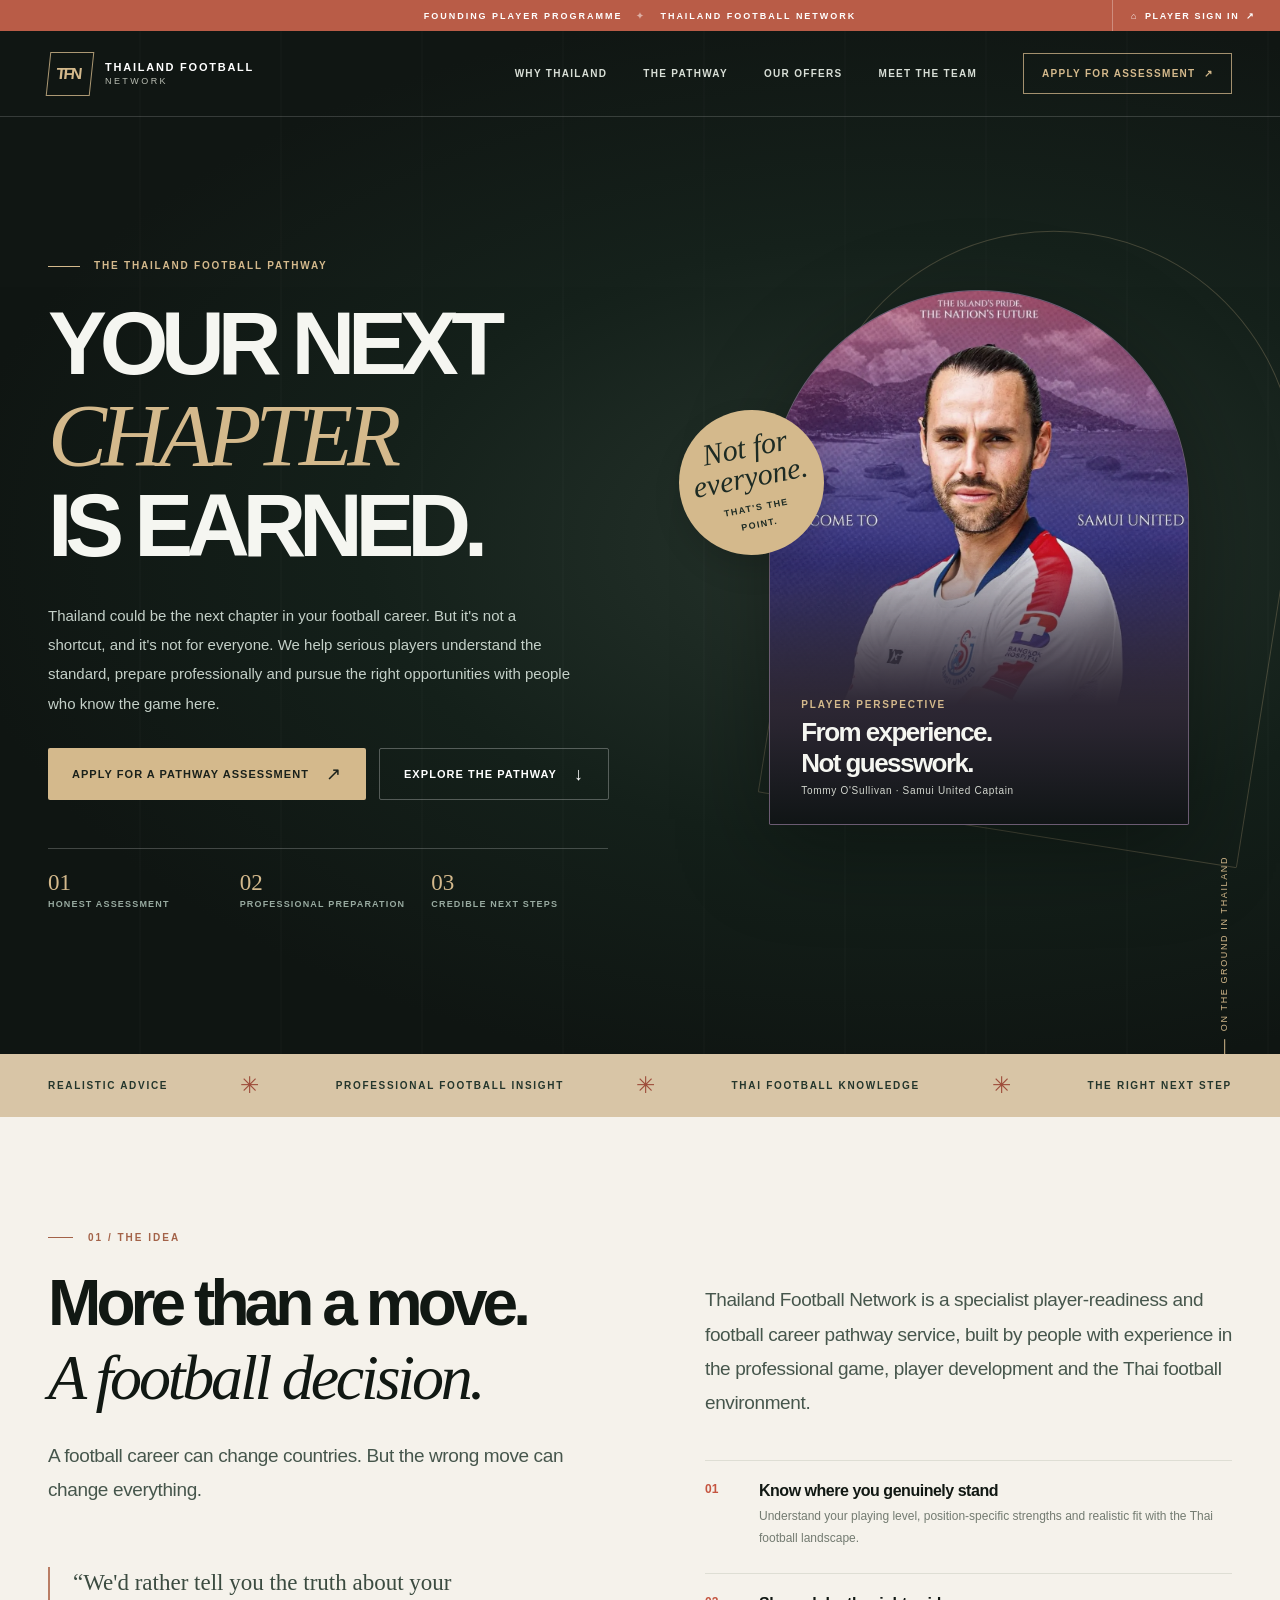
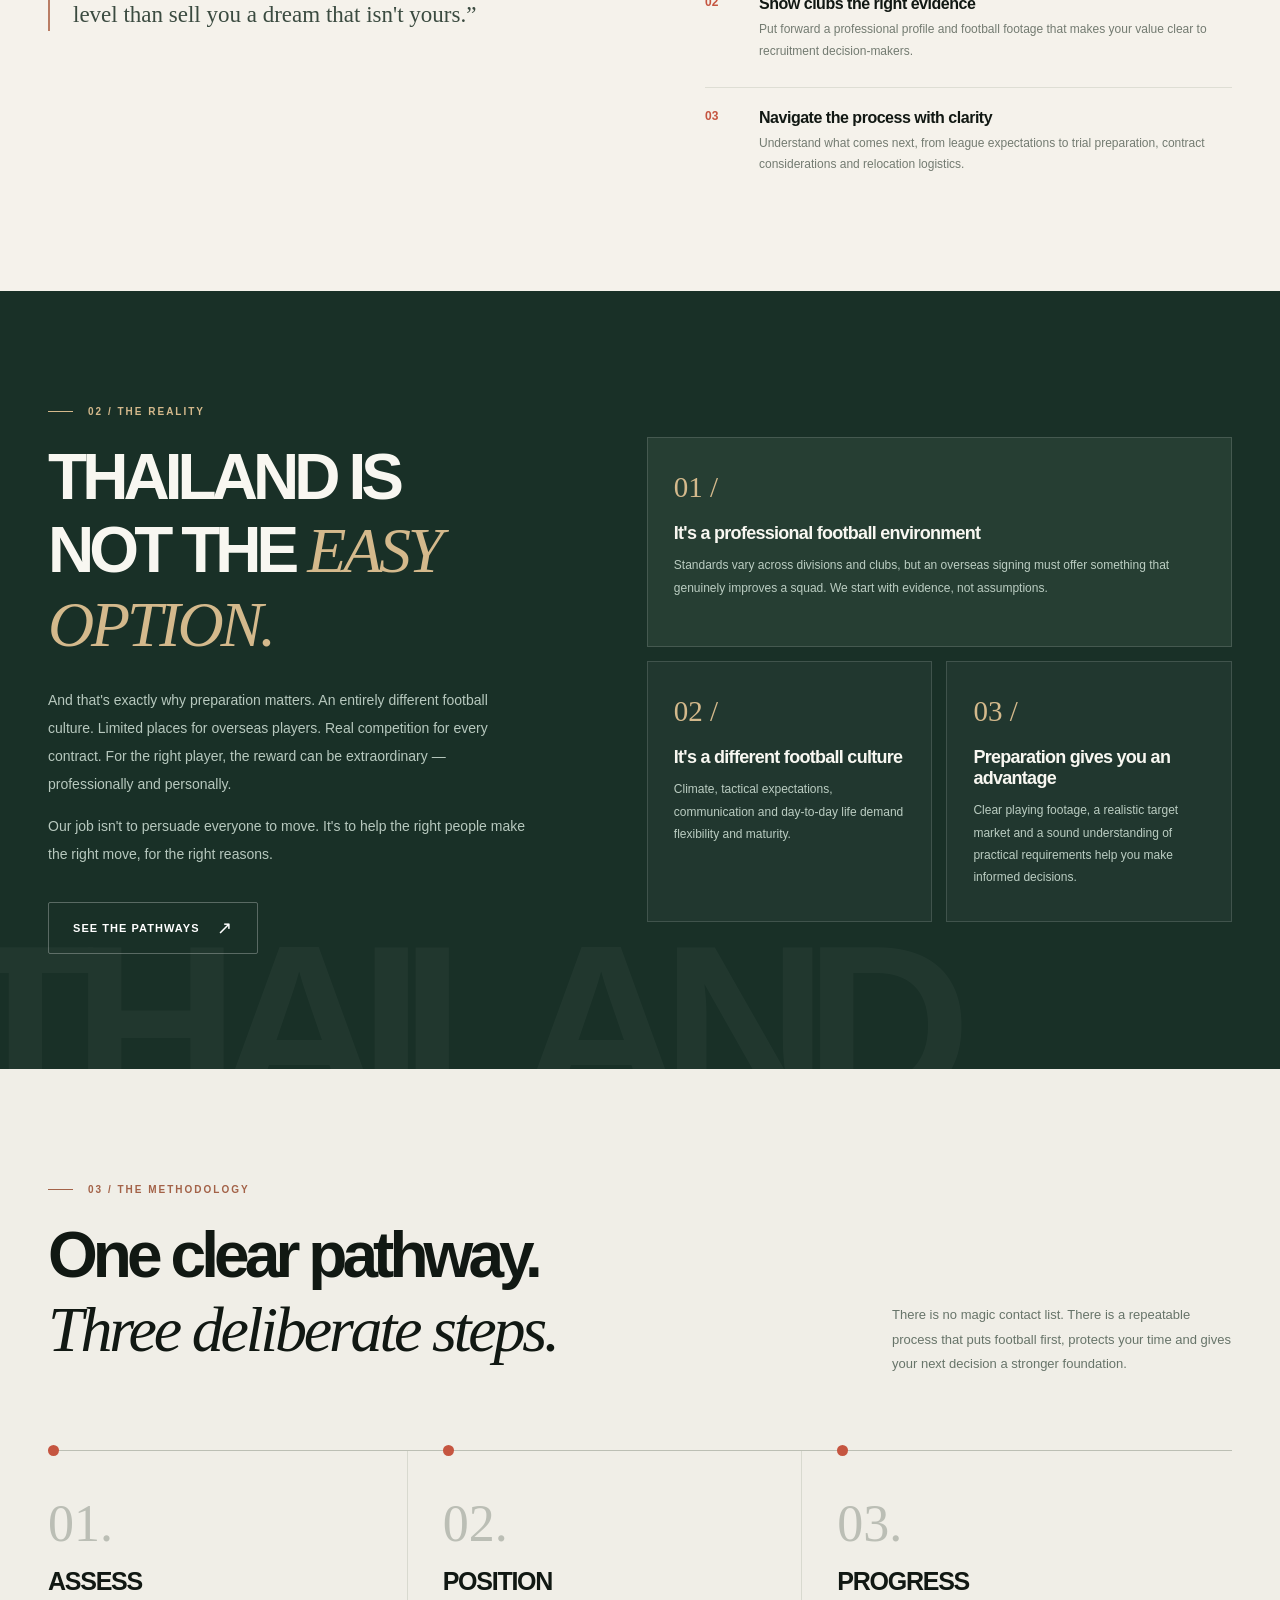
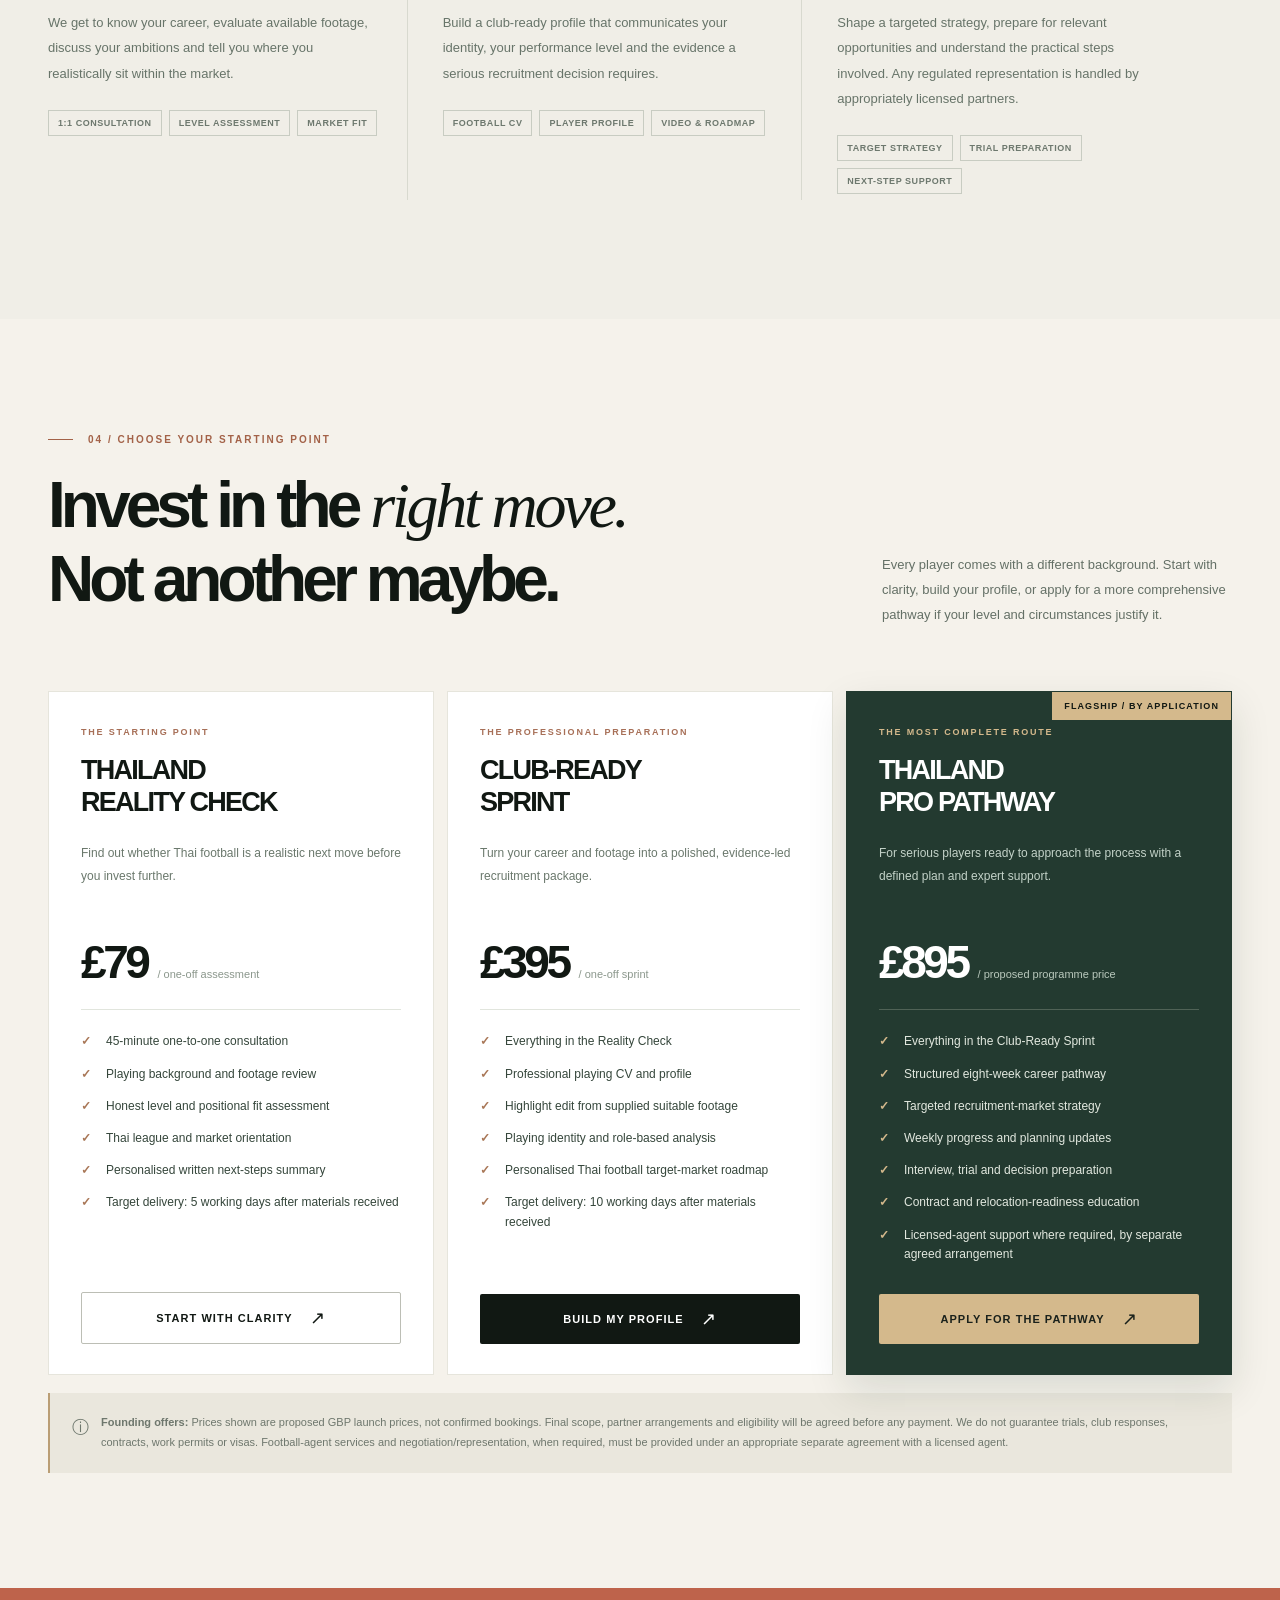
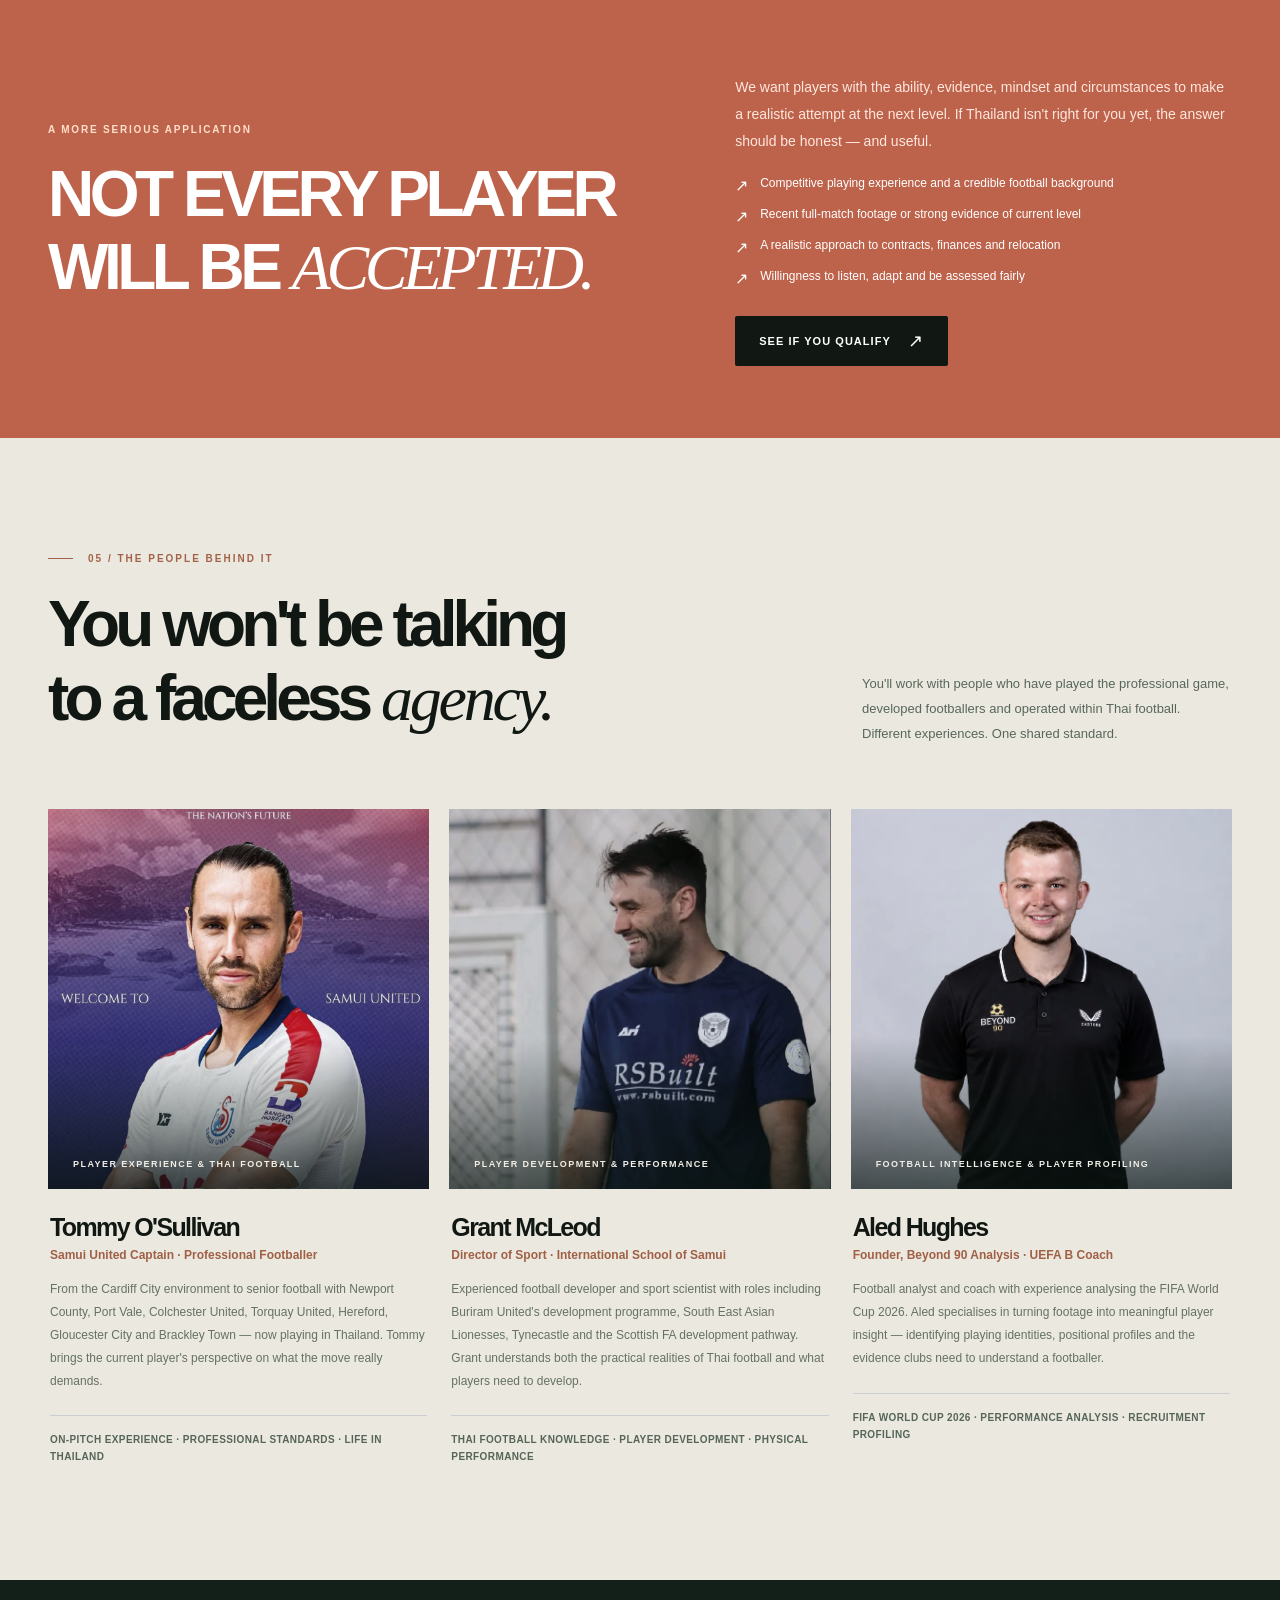
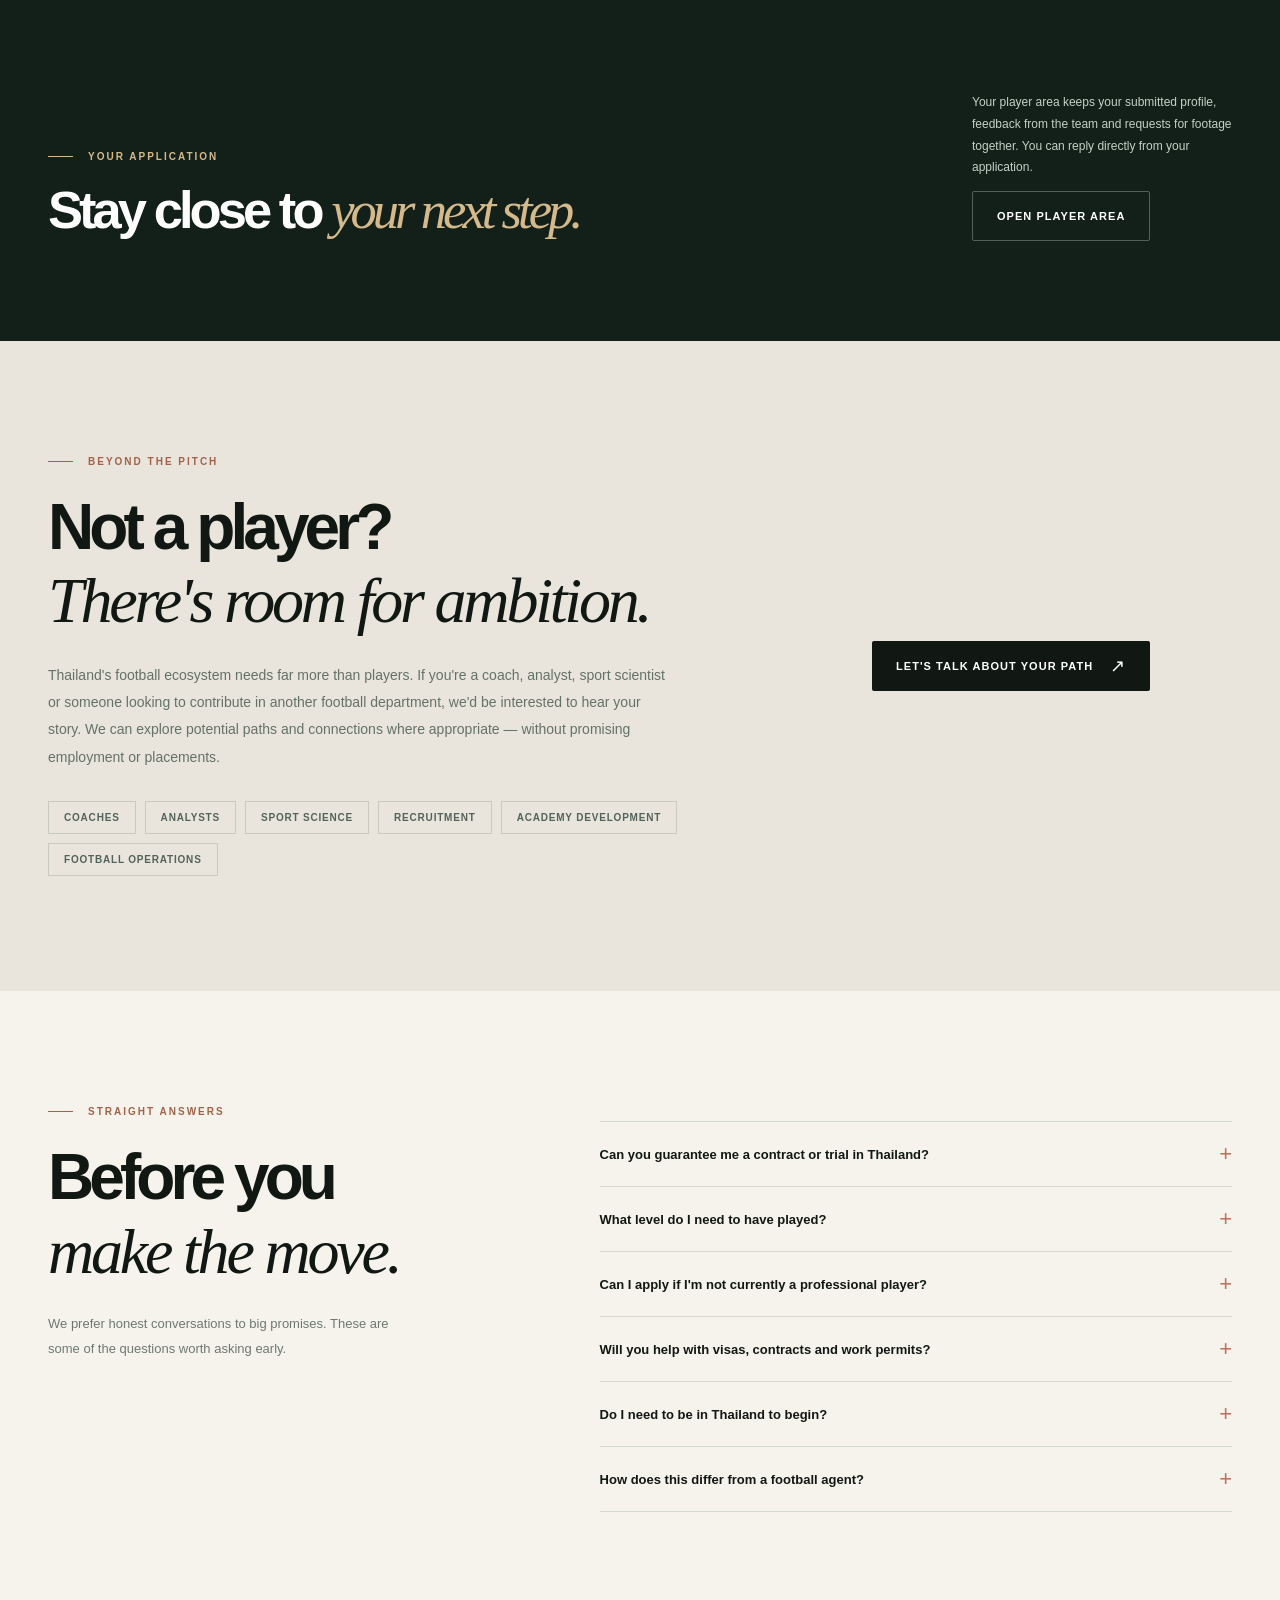
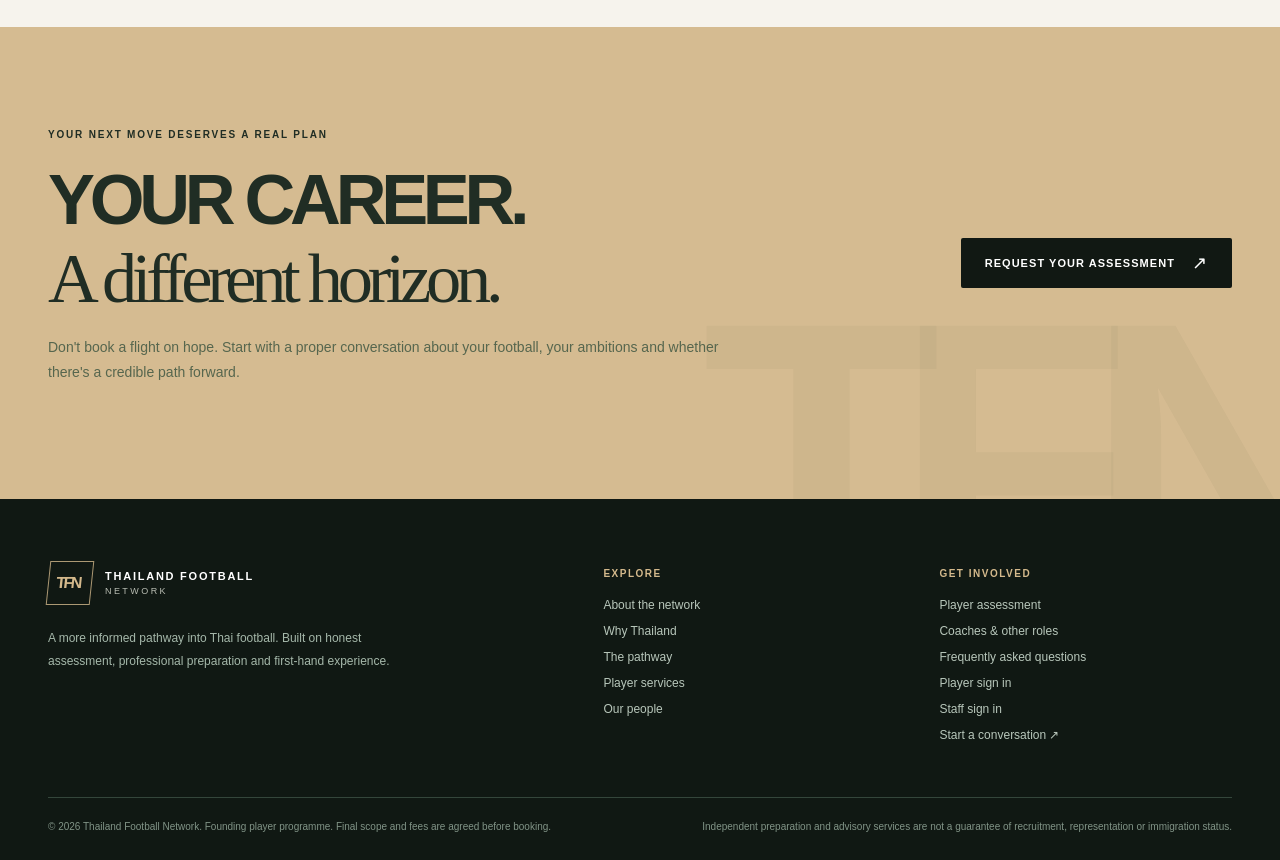
==== commit 78830817: "Launch player accounts, application tracking and staff review workspace" ====
--- a/index.html
+++ b/index.html
@@ -14,9 +14,9 @@
 @media(max-width:520px){.container{width:min(100% - 36px,1312px)}.page-top{font-size:8px;letter-spacing:.12em}.navinner{height:68px}.brand-text{font-size:9px}.mark{width:38px;height:38px}.hero{padding:117px 0 41px}.hero-copy{padding:20px 0 0}.hero h1{font-size:clamp(53px,13.5vw,69px);margin:18px 0 22px}.hero-intro{font-size:13px;line-height:1.85}.hero-actions{margin:24px 0 27px}.hero-actions .btn{width:100%}.hero-status{gap:7px}.status-num{font-size:21px}.status-label{font-size:8px}.hero-stage{height:355px}.hero-poster{height:338px;width:74%;right:8%}.hero-outline{height:345px;width:76%;right:5%}.floating-stamp{width:105px;height:105px;top:70px;left:0}.floating-stamp span:first-child{font-size:25px}.floating-stamp span:last-child{font-size:8px}.poster-caption{left:20px;bottom:20px}.poster-caption strong{font-size:20px}.photo-count{display:none}.ribbon{padding:13px 0}.ribbon span:nth-of-type(3),.ribbon .star:nth-of-type(4){display:none}.ribbon span{font-size:7px}.section h2{font-size:clamp(37px,10vw,51px)}.section{padding:65px 0}.lead{font-size:16px}.why-cards{grid-template-columns:1fr}.why-card,.why-card:first-child{grid-column:auto;min-height:unset}.why-card{padding:25px}.timeline{margin-top:25px}.pricecards{margin-top:25px}.price-card{padding:28px 22px}.qualify{padding:58px 0}.qualify h2{font-size:44px}.qualify-row{gap:10px}.team-grid{grid-template-columns:1fr;gap:35px}.team-grid .person-card:last-child{grid-column:auto;max-width:none}.person-image{height:420px}.person-card:nth-child(3) img{object-position:center center}.team-head h2{margin-bottom:8px}.testimonials{padding:65px 0}.quote{padding:24px}.quote blockquote{font-size:20px}.lastcta{padding:65px 0}.lastcta h2{font-size:45px}.footer{padding:45px 0 21px}.footer-main{grid-template-columns:1fr 1fr;gap:26px}.footer-main>div:first-child{grid-column:1/-1}.footer-bottom{margin-top:32px}.modal{padding:29px 18px}.formgrid{grid-template-columns:1fr}.modal h2{padding-right:35px}#mobile-panel{top:68px}}
 @media(prefers-reduced-motion:reduce){html{scroll-behavior:auto}*,*:before,*:after{transition:none!important;animation:none!important}}
 </style>
-</head>
+<link rel="icon" href="assets/tfn.svg"></head>
 <body>
-  <div class="page-top"><a href="coach-login.html" class="coach-top"><span aria-hidden="true">⌂</span> COACH LOGIN <span aria-hidden="true">↗</span></a>FOUNDING PLAYER PROGRAMME <span style="opacity:.5;padding:0 14px">✦</span> THAILAND FOOTBALL NETWORK</div>
+  <div class="page-top"><a href="player.html" class="coach-top"><span aria-hidden="true">⌂</span> PLAYER SIGN IN <span aria-hidden="true">↗</span></a>FOUNDING PLAYER PROGRAMME <span style="opacity:.5;padding:0 14px">✦</span> THAILAND FOOTBALL NETWORK</div>
   <header class="nav">
    <div class="container navinner">
     <a href="#top" class="brand" aria-label="Thailand Football Network home"><span class="mark">TFN</span><span class="brand-text">THAILAND FOOTBALL <small>NETWORK</small></span></a>
@@ -24,7 +24,7 @@
     <button type="button" class="navcta" data-open="Pro Pathway">APPLY FOR ASSESSMENT&nbsp; ↗</button>
     <button type="button" class="menubtn" id="menubtn" aria-label="Toggle navigation" aria-expanded="false">☰</button>
    </div>
-   <nav id="mobile-panel" aria-label="Mobile navigation"><a href="#why">Why Thailand</a><a href="#how">The pathway</a><a href="#offers">Our offers</a><a href="#team">Meet the team</a><a href="#apply">Apply</a><a href="coach-login.html" class="mobile-coach">Coach login ↗</a></nav>
+   <nav id="mobile-panel" aria-label="Mobile navigation"><a href="#why">Why Thailand</a><a href="#how">The pathway</a><a href="#offers">Our offers</a><a href="#team">Meet the team</a><a href="#apply">Apply</a><a href="player.html" class="mobile-coach">Player sign in</a><a href="coach-login.html">Staff sign in</a></nav>
   </header>
 
   <main id="top">
@@ -37,7 +37,7 @@
     <div class="hero-status"><div><div class="status-num">01</div><div class="status-label">Honest assessment</div></div><div><div class="status-num">02</div><div class="status-label">Professional preparation</div></div><div><div class="status-num">03</div><div class="status-label">Credible next steps</div></div></div>
    </div>
    <div class="hero-stage" aria-label="Tommy O'Sullivan pictured at Samui United">
-    <div class="hero-outline"></div><div class="hero-poster"><img src="[data-uri]" alt="Samui United captain Tommy O'Sullivan wearing his club shirt"><div class="poster-caption"><div class="eyebrow">PLAYER PERSPECTIVE</div><strong>From experience.<br>Not guesswork.</strong><span>Tommy O'Sullivan · Samui United Captain</span></div></div>
+    <div class="hero-outline"></div><div class="hero-poster"><img src="assets/tommy-osullivan.webp" alt="Samui United captain Tommy O'Sullivan wearing his club shirt"><div class="poster-caption"><div class="eyebrow">PLAYER PERSPECTIVE</div><strong>From experience.<br>Not guesswork.</strong><span>Tommy O'Sullivan · Samui United Captain</span></div></div>
     <div class="floating-stamp"><span>Not for<br>everyone.</span><span>That's the<br>point.</span></div><div class="photo-count">ON THE GROUND IN THAILAND</div>
    </div>
   </div></section>
@@ -60,20 +60,20 @@
    <div class="pricecards"><article class="price-card"><div class="tag">THE STARTING POINT</div><h3>THAILAND<br>REALITY CHECK</h3><p class="subtitle">Find out whether Thai football is a realistic next move before you invest further.</p><div class="price"><strong>£79</strong><span>/ one-off assessment</span></div><div class="rule"></div><ul><li>45-minute one-to-one consultation</li><li>Playing background and footage review</li><li>Honest level and positional fit assessment</li><li>Thai league and market orientation</li><li>Personalised written next-steps summary</li><li>Target delivery: 5 working days after materials received</li></ul><a class="btn outline" href="Thailand_Reality_Check.html" style="line-height:normal">START WITH CLARITY <span class="arrow">↗</span></a></article>
    <article class="price-card"><div class="tag">THE PROFESSIONAL PREPARATION</div><h3>CLUB-READY<br>SPRINT</h3><p class="subtitle">Turn your career and footage into a polished, evidence-led recruitment package.</p><div class="price"><strong>£395</strong><span>/ one-off sprint</span></div><div class="rule"></div><ul><li>Everything in the Reality Check</li><li>Professional playing CV and profile</li><li>Highlight edit from supplied suitable footage</li><li>Playing identity and role-based analysis</li><li>Personalised Thai football target-market roadmap</li><li>Target delivery: 10 working days after materials received</li></ul><button class="btn ink" type="button" data-open="Club-Ready Sprint">BUILD MY PROFILE <span class="arrow">↗</span></button></article>
    <article class="price-card featured"><span class="featured-banner">FLAGSHIP / BY APPLICATION</span><div class="tag">THE MOST COMPLETE ROUTE</div><h3>THAILAND<br>PRO PATHWAY</h3><p class="subtitle">For serious players ready to approach the process with a defined plan and expert support.</p><div class="price"><strong>£895</strong><span>/ proposed programme price</span></div><div class="rule"></div><ul><li>Everything in the Club-Ready Sprint</li><li>Structured eight-week career pathway</li><li>Targeted recruitment-market strategy</li><li>Weekly progress and planning updates</li><li>Interview, trial and decision preparation</li><li>Contract and relocation-readiness education</li><li>Licensed-agent support where required, by separate agreed arrangement</li></ul><button class="btn primary" type="button" data-open="Pro Pathway">APPLY FOR THE PATHWAY <span class="arrow">↗</span></button></article></div>
-   <div class="pricing-disclaimer"><span aria-hidden="true" style="font-size:17px">ⓘ</span><span><strong>Founding-offer concept:</strong> Prices shown are proposed GBP launch prices, not confirmed bookings. Final scope, partner arrangements and eligibility will be agreed before any payment. We do not guarantee trials, club responses, contracts, work permits or visas. Football-agent services and negotiation/representation, when required, must be provided under an appropriate separate agreement with a licensed agent.</span></div>
+   <div class="pricing-disclaimer"><span aria-hidden="true" style="font-size:17px">ⓘ</span><span><strong>Founding offers:</strong> Prices shown are proposed GBP launch prices, not confirmed bookings. Final scope, partner arrangements and eligibility will be agreed before any payment. We do not guarantee trials, club responses, contracts, work permits or visas. Football-agent services and negotiation/representation, when required, must be provided under an appropriate separate agreement with a licensed agent.</span></div>
   </div></section>
 
   <section class="qualify" id="qualifying"><div class="container qualify-row"><div><div class="eyebrow" style="color:#ffdfc9;margin-bottom:20px">A MORE SERIOUS APPLICATION</div><h2>NOT EVERY PLAYER<br>WILL BE <em>ACCEPTED.</em></h2></div><div><p>We want players with the ability, evidence, mindset and circumstances to make a realistic attempt at the next level. If Thailand isn't right for you yet, the answer should be honest — and useful.</p><ul><li>Competitive playing experience and a credible football background</li><li>Recent full-match footage or strong evidence of current level</li><li>A realistic approach to contracts, finances and relocation</li><li>Willingness to listen, adapt and be assessed fairly</li></ul><button type="button" class="btn ink" data-open="Pro Pathway">SEE IF YOU QUALIFY <span class="arrow">↗</span></button></div></div></section>
 
   <section class="section team" id="team"><div class="container"><div class="section-eyeline">05 / THE PEOPLE BEHIND IT</div><div class="team-head"><h2>You won't be talking<br>to a faceless <em>agency.</em></h2><p>You'll work with people who have played the professional game, developed footballers and operated within Thai football. Different experiences. One shared standard.</p></div>
    <div class="team-grid">
-    <article class="person-card"><div class="person-image"><img src="[data-uri]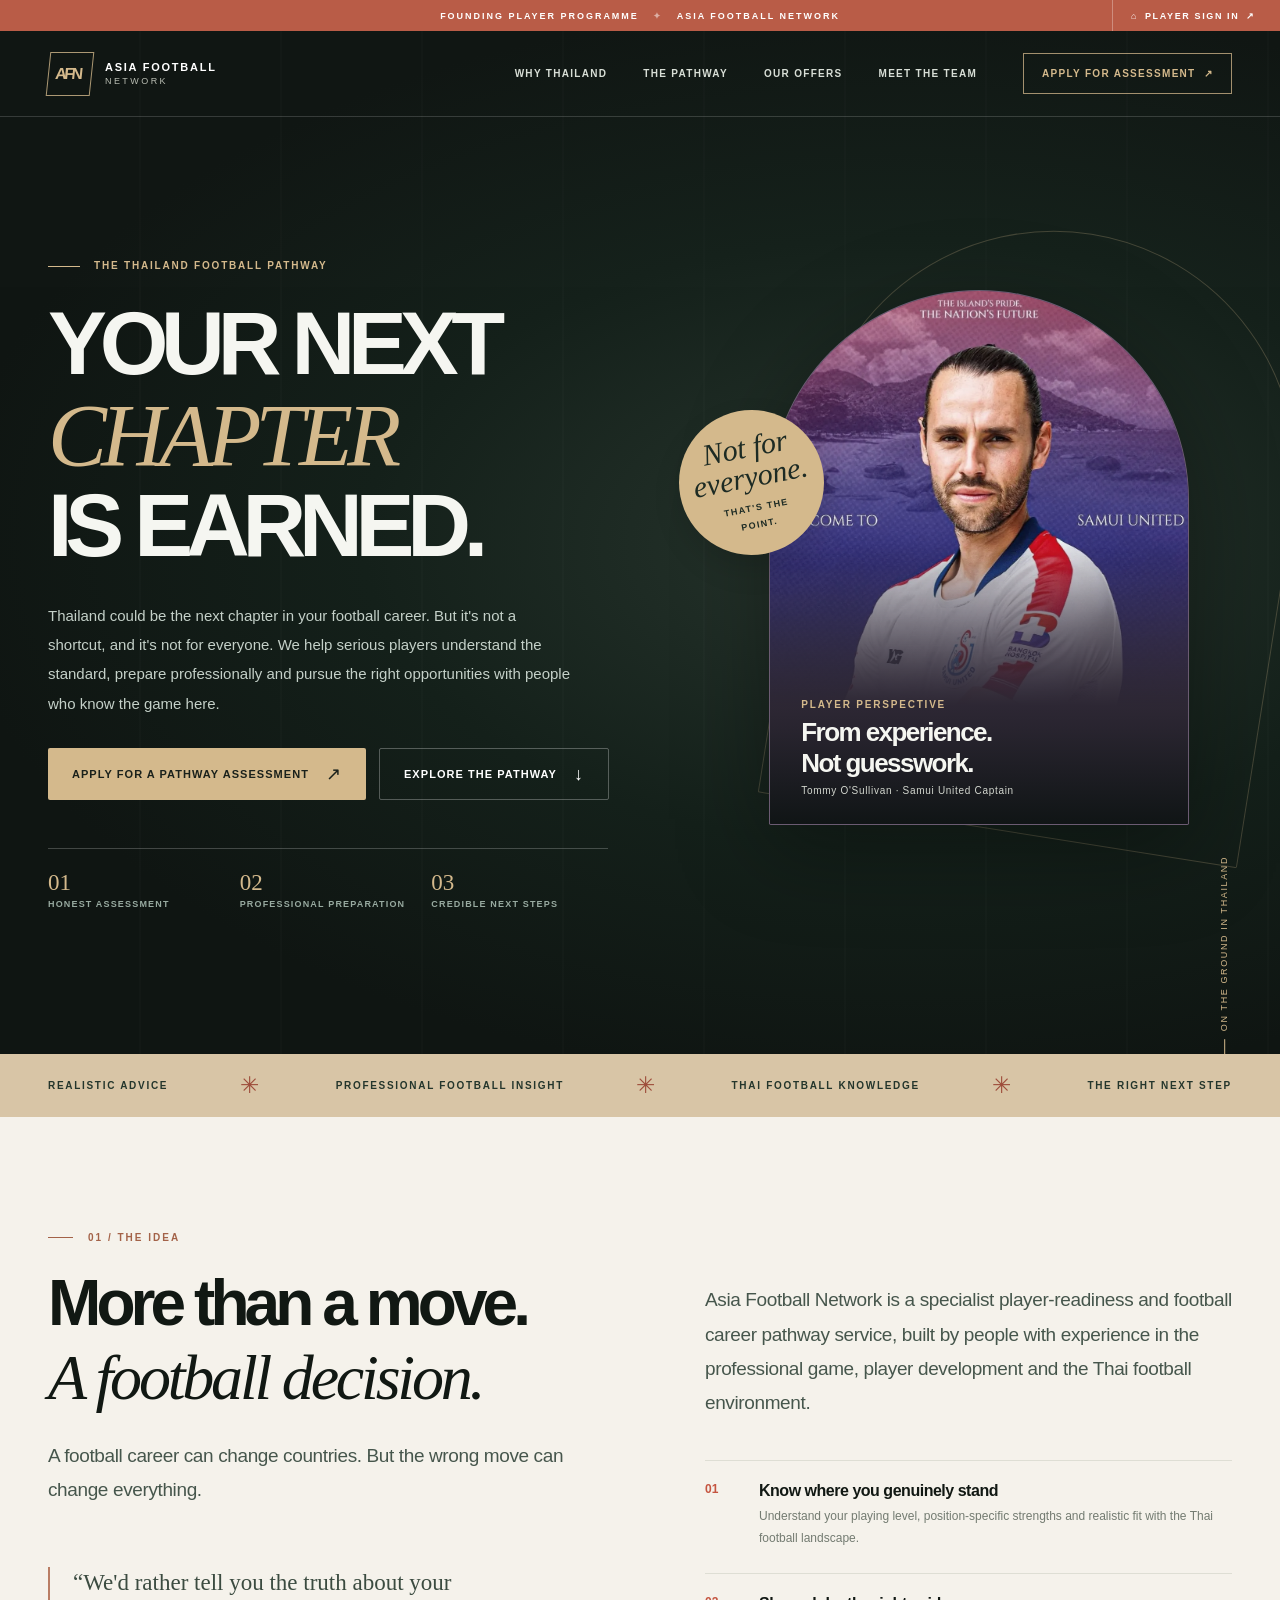
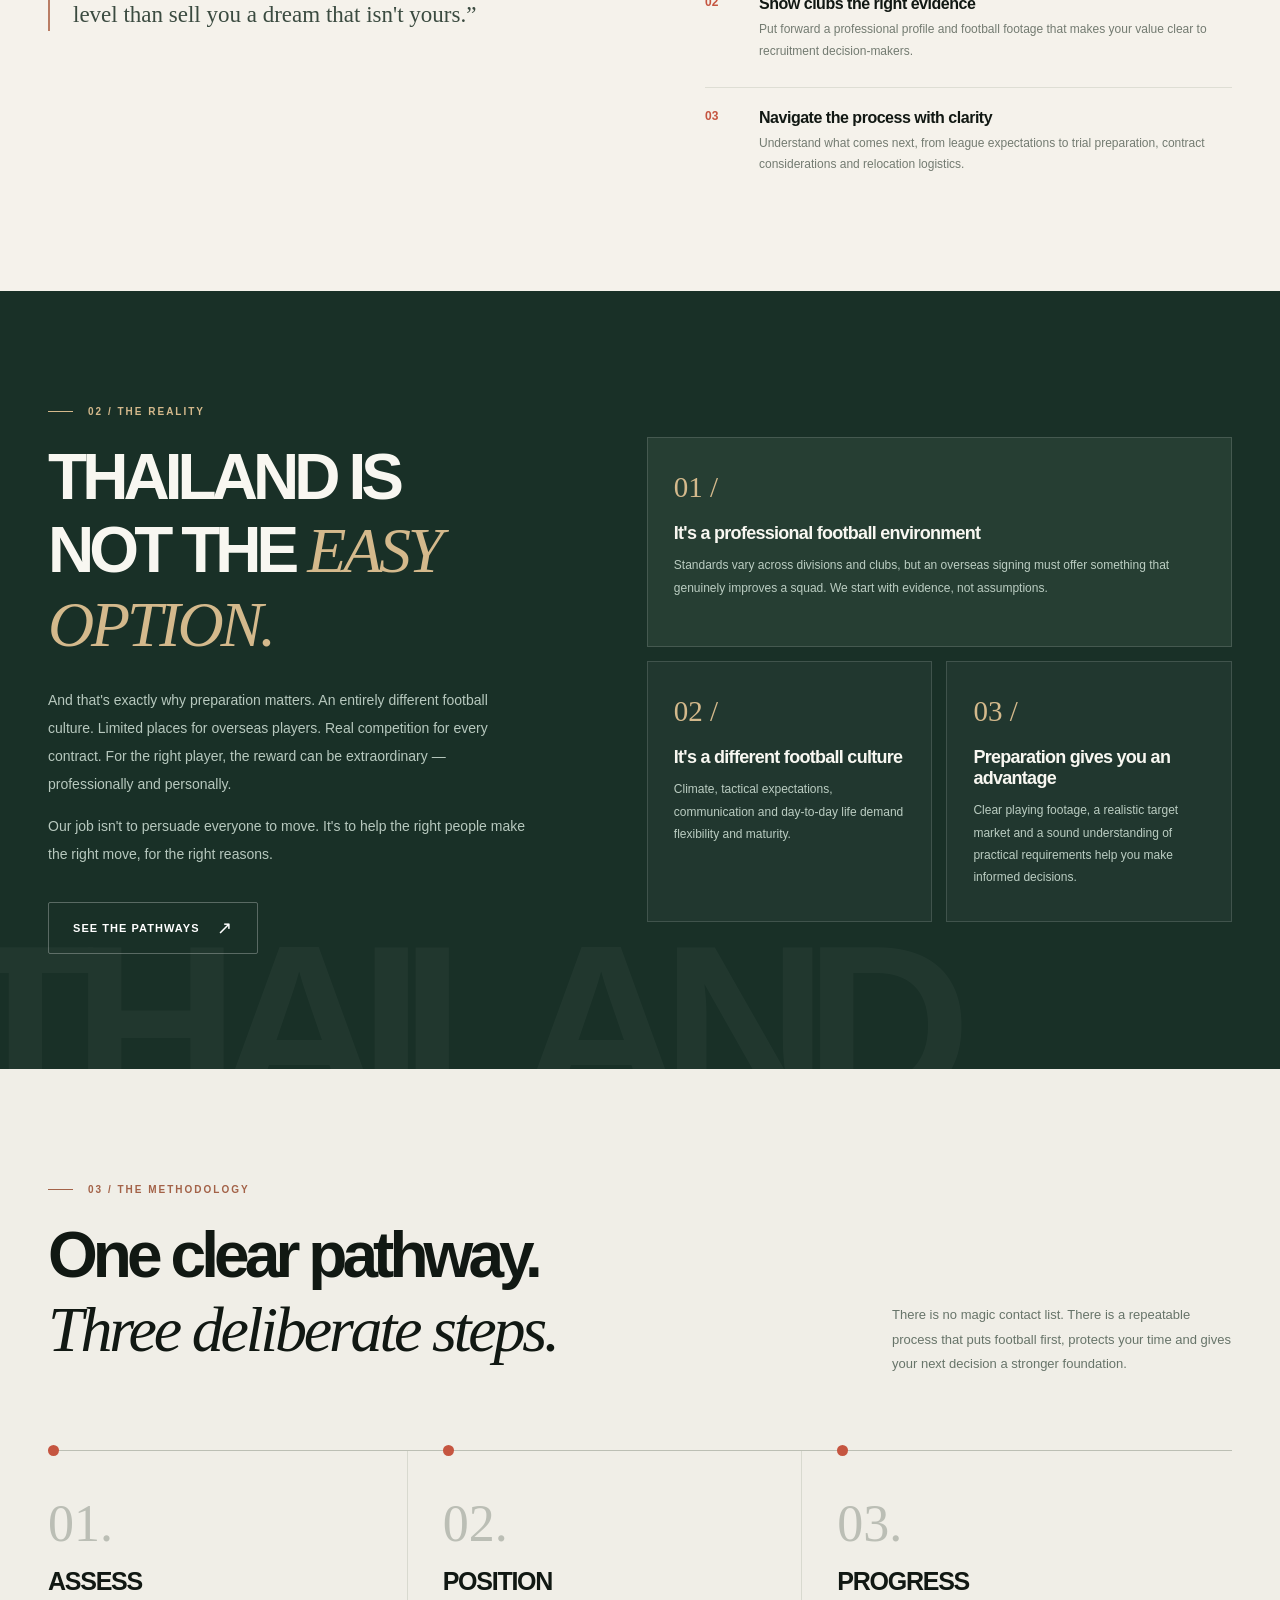
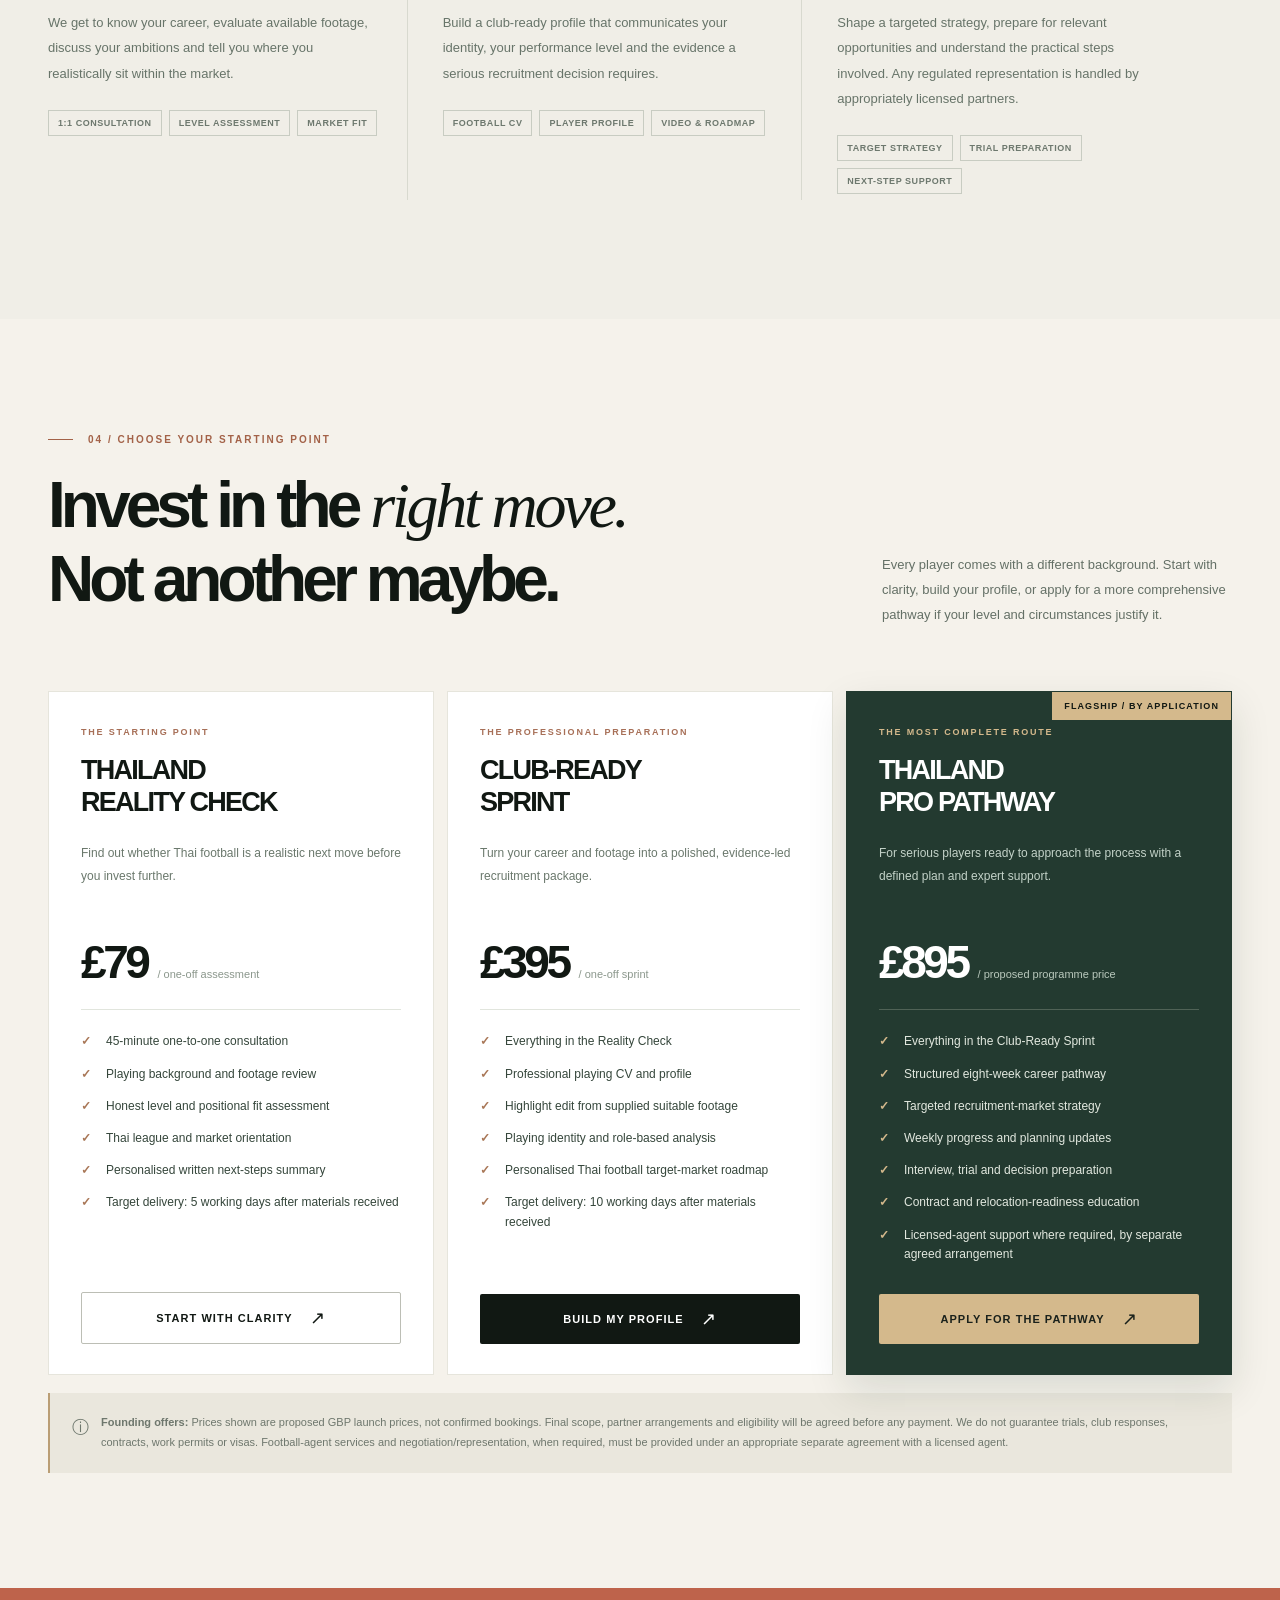
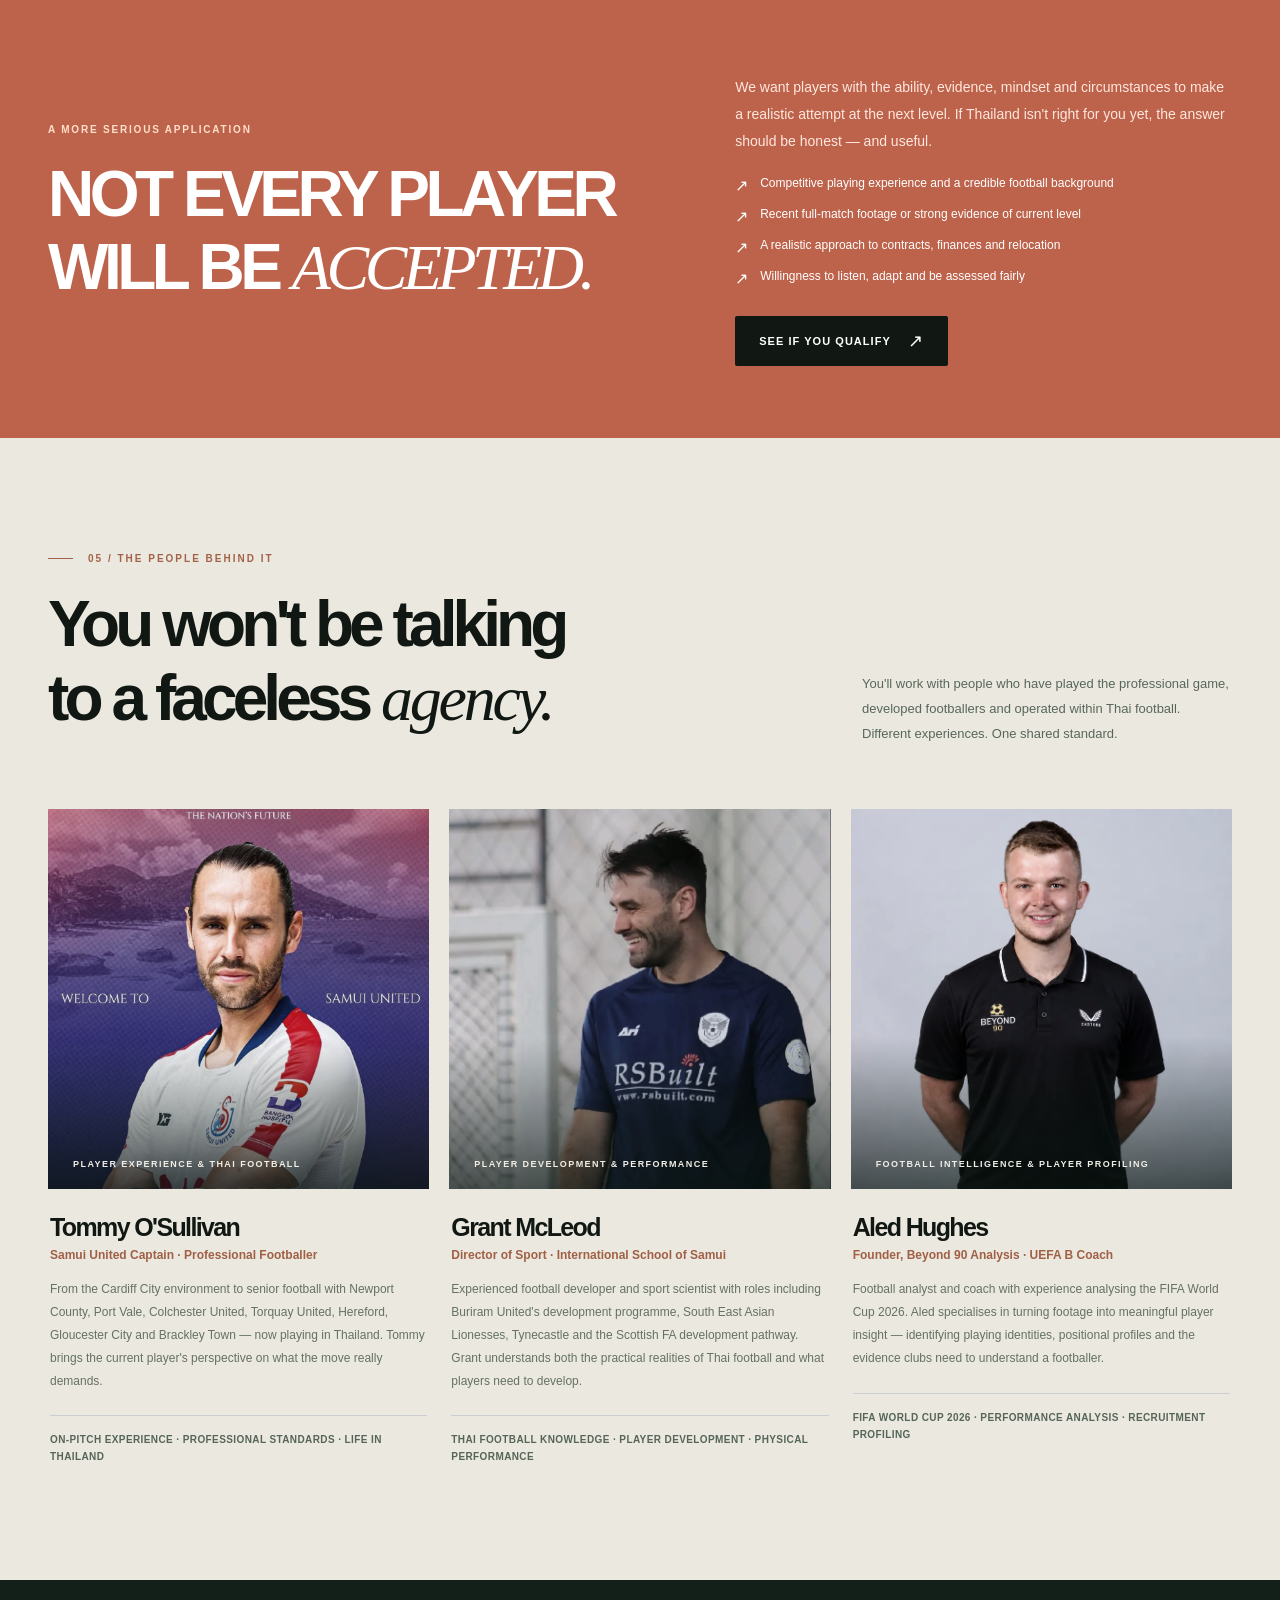
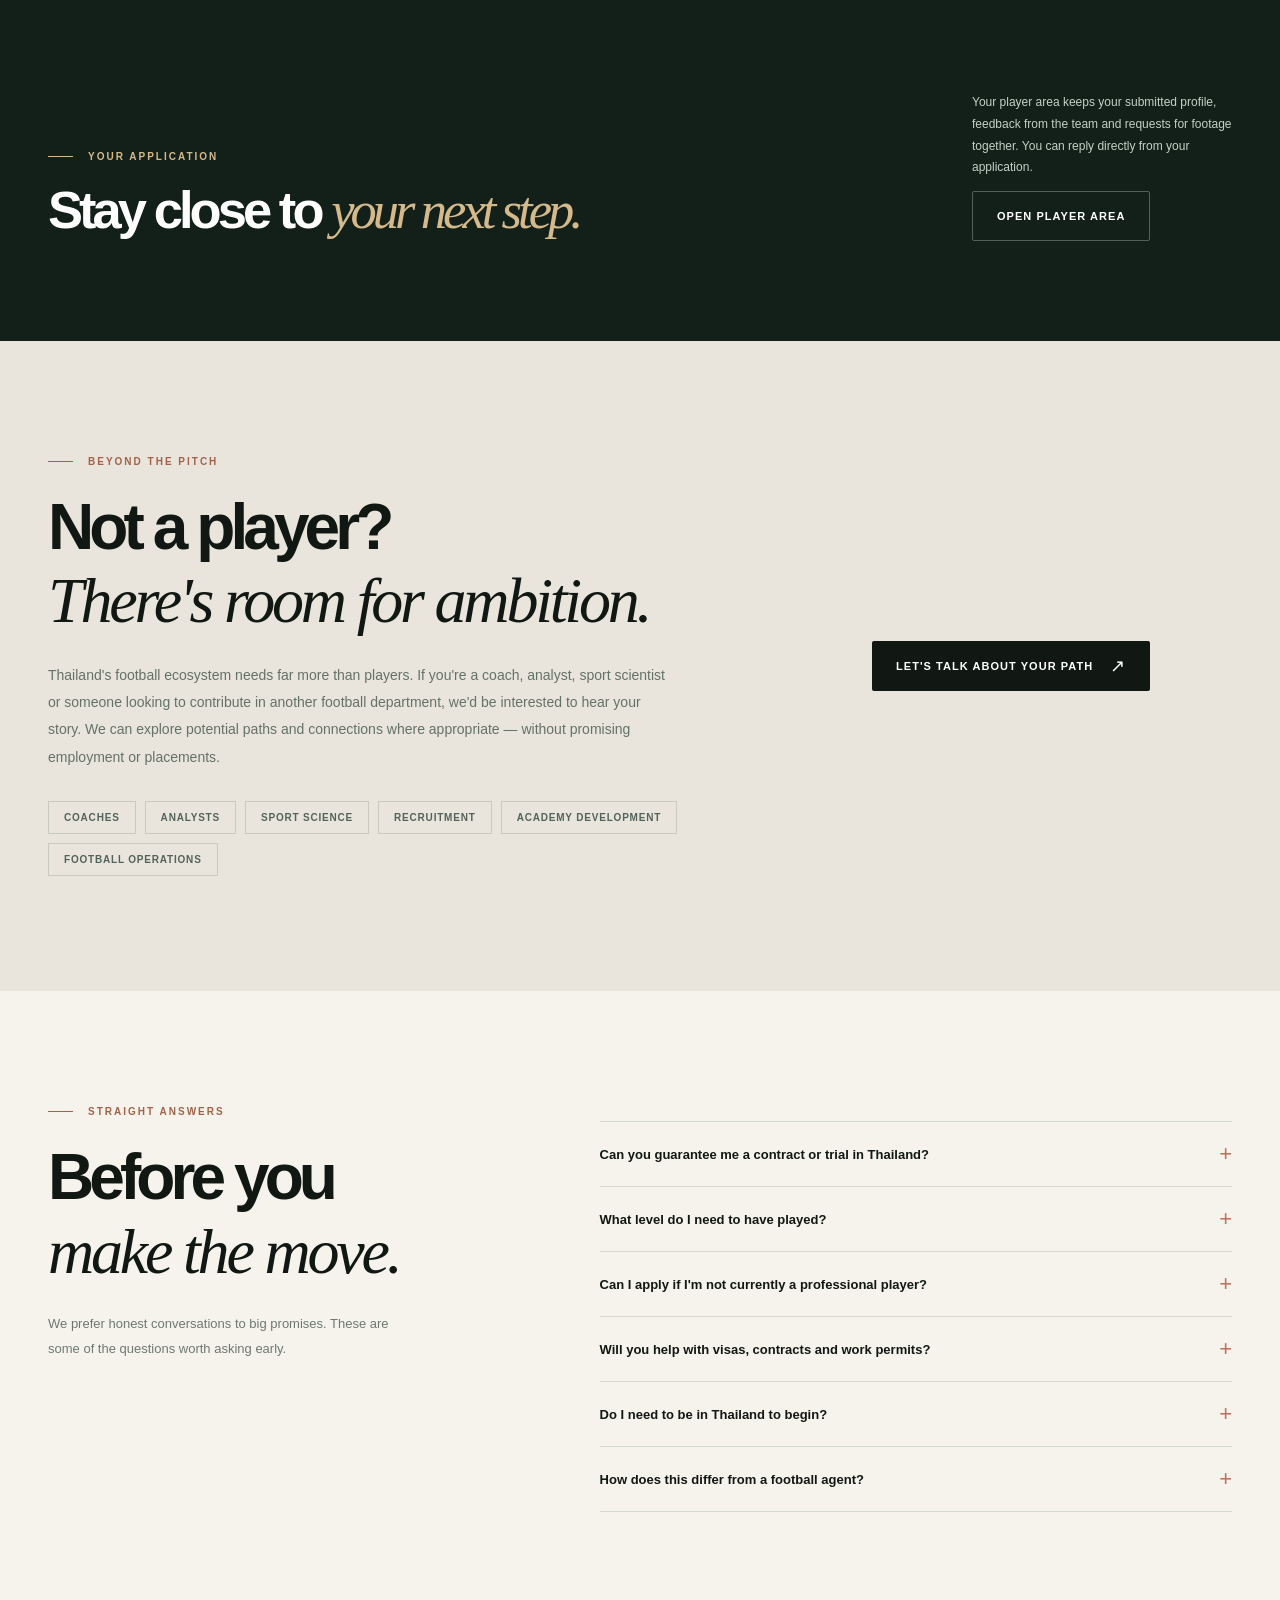
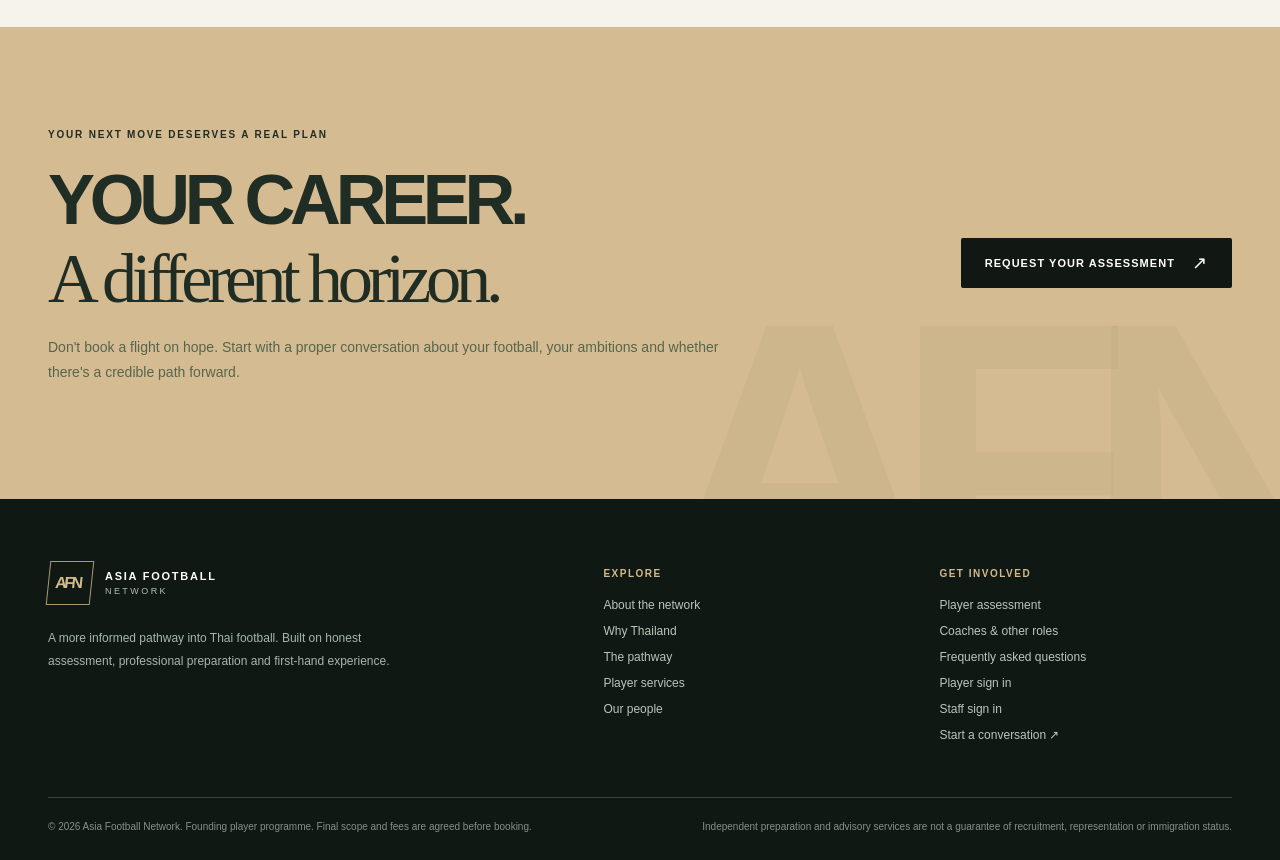
==== commit a5e1ab42: "Rebrand the site as Asia Football Network and set a 10-character password minimum" ====
--- a/index.html
+++ b/index.html
@@ -4,22 +4,22 @@
   <meta charset="utf-8">
   <meta name="viewport" content="width=device-width, initial-scale=1">
   <meta name="theme-color" content="#101613">
-  <meta name="description" content="Thailand Football Network. An honest, structured pathway for serious players considering professional football in Thailand. Assess your level. Prepare properly. Pursue credible opportunities.">
-  <title>Thailand Football Network — Your next chapter is earned.</title>
+  <meta name="description" content="Asia Football Network. An honest, structured pathway for serious players considering professional football in Thailand. Assess your level. Prepare properly. Pursue credible opportunities.">
+  <title>Asia Football Network — Your next chapter is earned.</title>
 <style>
 :root{--bg:#101613;--ink:#111813;--pine:#1a2c25;--pine2:#20382e;--cream:#f5f2eb;--warm:#eae6dc;--gold:#d4b98c;--red:#c55540;--white:#f5f6f1;--muted:#87978e;--line:rgba(255,255,255,.15);--sans:'Inter',-apple-system,BlinkMacSystemFont,'Segoe UI',Arial,sans-serif;--editorial:Georgia,'Times New Roman',serif}
-*{box-sizing:border-box}html{scroll-behavior:smooth}body{margin:0;background:var(--cream);color:var(--ink);font-family:var(--sans);-webkit-font-smoothing:antialiased;overflow-x:hidden}button,input,select,textarea{font:inherit}button{cursor:pointer}a{text-decoration:none;color:inherit}button:focus-visible,a:focus-visible,input:focus-visible,select:focus-visible,textarea:focus-visible,summary:focus-visible{outline:2px solid var(--gold);outline-offset:4px}::selection{background:#d4b98c;color:#111813}.container{width:min(100% - 96px,1312px);margin-inline:auto}.eyebrow{font-weight:800;text-transform:uppercase;letter-spacing:.18em;font-size:10px;line-height:1.6}.eyebrow.gold{color:var(--gold)}.eyebrow.red{color:var(--red)}.serif{font-family:var(--editorial);font-weight:400}.line-top{border-top:1px solid currentColor}.muted{color:#59665e}.btn{appearance:none;border:0;display:inline-flex;align-items:center;justify-content:center;gap:17px;padding:18px 24px;font-size:11px;letter-spacing:.095em;text-transform:uppercase;font-weight:800;border-radius:2px;transition:transform .2s,background .2s,box-shadow .2s;white-space:nowrap}.btn:hover{transform:translateY(-2px)}.btn.primary{background:var(--gold);color:#1a211b}.btn.primary:hover{background:#e9cd9f;box-shadow:0 14px 35px rgba(0,0,0,.18)}.btn.ghost{border:1px solid rgba(255,255,255,.28);background:transparent;color:#fff}.btn.ghost:hover{background:rgba(255,255,255,.1)}.btn.ink{background:var(--ink);color:white}.btn.outline{border:1px solid #bcbeb5;background:none;color:var(--ink)}.arrow{font-size:18px;line-height:.8;font-weight:400}.page-top{background:#b95c47;color:white;height:31px;display:flex;align-items:center;justify-content:center;text-align:center;font-size:9px;font-weight:800;letter-spacing:.22em;text-transform:uppercase;padding:0 12px}.nav{position:absolute;z-index:30;top:31px;left:0;right:0;border-bottom:1px solid rgba(255,255,255,.16);color:white}.navinner{height:85px;display:flex;align-items:center;gap:30px}.brand{display:inline-flex;align-items:center;gap:13px;min-width:290px}.mark{width:44px;height:44px;border:1px solid rgba(212,185,140,.8);display:flex;align-items:center;justify-content:center;font-size:16px;font-weight:800;transform:skew(-6deg);letter-spacing:-.16em;color:var(--gold);padding-right:4px}.brand-text{font-size:11px;line-height:1.5;font-weight:800;letter-spacing:.16em}.brand-text small{display:block;font-size:9px;font-weight:500;letter-spacing:.27em;color:#b9bdb3}.navlinks{display:flex;align-items:center;justify-content:center;gap:36px;margin-left:auto}.navlinks a{font-size:10px;font-weight:800;letter-spacing:.13em;text-transform:uppercase;color:#d8ded6;transition:color .2s}.navlinks a:hover{color:var(--gold)}.navcta{margin-left:16px;padding:14px 18px;border:1px solid rgba(212,185,140,.75);background:transparent;color:var(--gold);font-size:10px;font-weight:800;letter-spacing:.13em;text-transform:uppercase;white-space:nowrap}.navcta:hover{background:var(--gold);color:var(--bg)}.menubtn{display:none;background:transparent;border:1px solid var(--line);color:white;padding:9px 12px;font-size:24px;margin-left:auto}.hero{min-height:770px;background:radial-gradient(ellipse at 70% 50%,#29372f 0,#15211b 42%,#101613 75%);color:var(--white);position:relative;overflow:hidden;padding:177px 0 112px}.hero:after{content:"";position:absolute;inset:0;opacity:.16;pointer-events:none;background-image:repeating-linear-gradient(90deg,transparent 0px,transparent 139px,rgba(255,255,255,.16) 140px,transparent 141px),linear-gradient(transparent,rgba(0,0,0,.1))}.hero-grid{display:grid;grid-template-columns:1.03fr .97fr;position:relative;z-index:2;gap:60px;align-items:center}.hero-copy{padding:50px 0 30px}.hero-kicker{display:flex;align-items:center;gap:14px;color:var(--gold)}.kicker-rule{width:32px;height:1px;background:var(--gold)}h1{font-size:clamp(58px,6.9vw,105px);font-weight:800;letter-spacing:-.082em;line-height:1.03;margin:25px 0 29px;max-width:850px}h1 .line{display:block;white-space:nowrap}h1 em{font-family:var(--editorial);font-weight:400;letter-spacing:-.065em;color:var(--gold)}.hero-intro{font-size:15px;line-height:1.95;color:#c4d0c8;max-width:525px;font-weight:400}.hero-actions{display:flex;gap:13px;flex-wrap:wrap;margin:30px 0 48px}.hero-status{display:grid;grid-template-columns:repeat(3,1fr);gap:15px;padding-top:21px;border-top:1px solid rgba(255,255,255,.21);max-width:560px}.status-num{color:var(--gold);font-family:var(--editorial);font-size:23px}.status-label{font-size:9px;line-height:1.8;text-transform:uppercase;letter-spacing:.13em;color:#98aaa0;font-weight:700}.hero-stage{position:relative;height:570px;min-width:0}.hero-outline{position:absolute;right:-55px;top:-60px;width:89%;height:106%;border:1px solid rgba(212,185,140,.25);border-radius:300px 300px 2px 2px;transform:rotate(9deg)}.hero-poster{position:absolute;top:0;right:43px;height:535px;width:77%;max-width:430px;overflow:hidden;border-radius:240px 240px 2px 2px;background:#4e3c57;border:1px solid rgba(255,255,255,.16);box-shadow:0 24px 90px rgba(0,0,0,.35)}.hero-poster img{width:100%;height:100%;object-fit:cover;object-position:center 8%;filter:saturate(.8);display:block;-webkit-mask-image:linear-gradient(to bottom,#000 0%,#000 48%,transparent 78%);mask-image:linear-gradient(to bottom,#000 0%,#000 48%,transparent 78%)}.hero-poster:after{content:"";position:absolute;inset:45% 0 0;background:linear-gradient(transparent,rgba(10,17,15,.55) 67%,rgba(10,17,15,.91))}.poster-caption{position:absolute;bottom:28px;left:31px;right:25px;z-index:2}.poster-caption .eyebrow{color:var(--gold)}.poster-caption strong{display:block;font-size:26px;letter-spacing:-.06em;margin-top:4px}.poster-caption span{display:block;font-size:10px;color:#d2d6ce;margin-top:6px;letter-spacing:.07em}.floating-stamp{position:absolute;left:-8px;top:120px;width:145px;height:145px;display:flex;align-items:center;justify-content:center;flex-direction:column;text-align:center;background:var(--gold);color:#1d2b24;border-radius:100%;z-index:4;box-shadow:0 14px 30px rgba(0,0,0,.14);transform:rotate(-11deg)}.floating-stamp span:first-child{font-family:var(--editorial);font-size:30px;font-style:italic;line-height:1}.floating-stamp span:last-child{font-size:9px;text-transform:uppercase;letter-spacing:.15em;font-weight:800;line-height:1.8;margin-top:8px}.photo-count{position:absolute;right:3px;bottom:4px;z-index:4;display:flex;gap:8px;align-items:center;font-size:9px;letter-spacing:.18em;color:var(--gold);text-transform:uppercase;transform:rotate(-90deg);transform-origin:bottom right}.photo-count:before{content:"";width:39px;height:1px;background:var(--gold)}.ribbon{background:#d8c5a6;padding:18px 0;overflow:hidden;color:#24362c}.ribbon .container{display:flex;align-items:center;justify-content:space-between;gap:12px}.ribbon span{font-size:10px;text-transform:uppercase;letter-spacing:.17em;font-weight:800;white-space:nowrap}.ribbon .star{color:#9e4d3b;font-size:23px;font-weight:400}.section{padding:115px 0}.section-eyeline{font-size:10px;text-transform:uppercase;letter-spacing:.2em;color:#a36248;font-weight:800;display:flex;align-items:center;gap:15px}.section-eyeline:before{content:"";width:25px;height:1px;background:currentColor}.section h2{font-size:clamp(42px,5vw,70px);letter-spacing:-.077em;line-height:1.15;margin:24px 0;font-weight:800}.section h2 em{font-family:var(--editorial);font-weight:400;letter-spacing:-.05em}.intro-layout{display:grid;grid-template-columns:1fr 1fr;gap:130px}.intro-left h2{max-width:590px}.intro-right{padding-top:51px}.lead{font-size:19px;line-height:1.8;letter-spacing:-.02em;color:#46564c;max-width:650px}.point-list{display:grid;gap:24px;margin-top:40px}.point{display:grid;grid-template-columns:38px 1fr;gap:16px;padding-top:21px;border-top:1px solid #deded4}.point-index{color:var(--red);font-size:12px;font-weight:800}.point h3{margin:0 0 6px;font-size:16px;letter-spacing:-.03em}.point p{font-size:12px;color:#737b71;line-height:1.8;margin:0}.editorial-aside{margin-top:60px;border-left:2px solid #b97d64;padding-left:23px;font-family:var(--editorial);font-size:23px;line-height:1.4;max-width:450px;color:#3b4b40}.why{background:#193027;color:#f8f7f1;position:relative;overflow:hidden}.why:after{content:"THAILAND";font-size:clamp(110px,18vw,290px);font-weight:800;letter-spacing:-.1em;position:absolute;left:-45px;bottom:-90px;opacity:.035;white-space:nowrap;pointer-events:none}.why .section-eyeline{color:var(--gold)}.why-grid{display:grid;grid-template-columns:.9fr 1.1fr;gap:120px;position:relative;z-index:2}.why h2{max-width:620px;margin-bottom:24px}.why h2 em{color:var(--gold)}.why-left p{color:#b7c8be;font-size:14px;line-height:2;max-width:490px}.why-cards{display:grid;grid-template-columns:1fr 1fr;gap:14px;align-self:center}.why-card{padding:33px 26px;min-height:240px;border:1px solid rgba(255,255,255,.14);background:rgba(255,255,255,.035)}.why-card:first-child{grid-column:span 2;min-height:210px;background:#263e33}.why-icon{font-size:29px;color:var(--gold);font-family:var(--editorial)}.why-card h3{font-size:18px;letter-spacing:-.04em;margin:19px 0 10px}.why-card p{font-size:12px;color:#bbcdc2;line-height:1.85;margin:0}.process{background:#f0eee7}.process-head{display:flex;align-items:end;justify-content:space-between;gap:40px}.process-head h2{max-width:750px}.process-head p{max-width:340px;font-size:13px;color:#677469;line-height:1.9}.timeline{display:grid;grid-template-columns:repeat(3,1fr);margin-top:60px;border-top:1px solid #bcbfb4}.phase{padding:43px 40px 10px 0;position:relative}.phase:before{position:absolute;top:-6px;left:0;content:"";height:11px;width:11px;background:var(--red);border-radius:50%}.phase:after{position:absolute;top:0;bottom:4px;right:35px;width:1px;background:#d8d9cf;content:""}.phase:last-child:after{display:none}.phase-num{font-family:var(--editorial);font-size:52px;color:#bbbeb5}.phase h3{font-size:25px;letter-spacing:-.05em;margin:14px 0}.phase p{font-size:13px;color:#677469;line-height:1.95;max-width:330px}.phase-tags{display:flex;gap:7px;flex-wrap:wrap;margin-top:24px}.phase-tags span{padding:7px 9px;border:1px solid #c8ccc2;color:#6d786e;font-size:9px;letter-spacing:.06em;font-weight:800;text-transform:uppercase}.offers{background:var(--cream)}.offers-top{display:flex;align-items:end;justify-content:space-between;gap:40px}.offers-top h2{max-width:740px}.offers-top p{font-size:13px;color:#647066;line-height:1.95;max-width:350px}.pricecards{display:grid;grid-template-columns:repeat(3,1fr);gap:13px;margin-top:50px;align-items:stretch}.price-card{display:flex;flex-direction:column;background:#fff;border:1px solid #e6e5dc;min-height:600px;position:relative;padding:35px 32px 30px;transition:transform .25s,box-shadow .25s}.price-card:hover{transform:translateY(-7px);box-shadow:0 15px 40px rgba(30,45,30,.09)}.price-card.featured{background:#233a30;color:#fff;border:1px solid #233a30;box-shadow:0 15px 38px rgba(15,40,25,.12)}.price-card .tag{font-size:9px;font-weight:800;letter-spacing:.2em;text-transform:uppercase;color:#a76f57}.price-card.featured .tag{color:var(--gold)}.price-card h3{font-size:27px;line-height:1.18;letter-spacing:-.065em;margin:18px 0 12px}.price-card .subtitle{font-size:12px;line-height:1.9;min-height:65px;color:#6a786c}.price-card.featured .subtitle{color:#c3d2c8}.price{margin:20px 0 15px;display:flex;gap:10px;align-items:baseline}.price strong{font-size:46px;letter-spacing:-.075em;line-height:1;font-weight:800}.price span{font-size:11px;color:#8b978c}.price-card.featured .price span{color:#bac9bd}.price-card .rule{height:1px;background:#e1e5dd;margin:9px 0 22px}.price-card.featured .rule{background:#506256}.price-card ul{margin:0 0 30px;list-style:none;padding:0;display:grid;gap:13px}.price-card li{font-size:12px;line-height:1.6;color:#35463b;display:flex;align-items:flex-start;gap:11px}.price-card li:before{content:"✓";color:#a87656;font-weight:800;flex:0 0 14px}.price-card.featured li{color:#e2e8df}.price-card.featured li:before{color:var(--gold)}.price-card .btn{width:100%;margin-top:auto}.featured-banner{position:absolute;right:0;top:0;background:var(--gold);padding:9px 12px;color:var(--ink);font-size:9px;font-weight:800;letter-spacing:.12em;text-transform:uppercase}.pricing-disclaimer{display:flex;align-items:flex-start;gap:12px;padding:20px 22px;margin-top:18px;background:#eae7dd;border-left:2px solid #ba9e75;color:#6e776d;font-size:11px;line-height:1.8}.qualify{background:#be634b;color:white;padding:72px 0;overflow:hidden}.qualify-row{display:grid;grid-template-columns:1.1fr .9fr;gap:80px;align-items:center}.qualify h2{font-size:clamp(40px,5vw,69px);line-height:1.13;letter-spacing:-.07em;margin:0}.qualify h2 em{font-family:var(--editorial);font-weight:400}.qualify p{font-size:14px;line-height:1.95;color:#ffe7de}.qualify ul{list-style:none;padding:0;margin:20px 0 28px;display:grid;gap:12px}.qualify li{font-size:12px;display:flex;gap:12px;align-items:flex-start}.qualify li:before{content:"↗";font-size:16px}.team{background:#ebe8df}.team-head{display:flex;justify-content:space-between;gap:40px;align-items:end}.team-head h2{max-width:710px}.team-head p{font-size:13px;line-height:1.9;color:#58675c;max-width:370px}.team-grid{display:grid;grid-template-columns:repeat(3,1fr);gap:20px;margin-top:50px}.person-card{min-width:0}.person-image{height:380px;overflow:hidden;position:relative;background:#28392f}.person-image img{width:100%;height:100%;object-fit:cover;display:block;transition:transform .5s,filter .5s;filter:saturate(.7)}.person-card:hover img{transform:scale(1.045);filter:saturate(.9)}.person-card:nth-child(1) img{object-position:center 15%}.person-card:nth-child(2) img{object-position:center 20%}.person-card:nth-child(3) img{object-position:center center}.person-image:after{position:absolute;content:"";inset:60% 0 0;background:linear-gradient(transparent,rgba(8,20,15,.65));pointer-events:none}.person-role{position:absolute;left:25px;bottom:20px;z-index:2;color:#f1eee6;font-size:9px;letter-spacing:.16em;text-transform:uppercase;font-weight:800}.person-content{padding:24px 2px 0}.person-content h3{font-size:25px;letter-spacing:-.065em;margin:0 0 6px}.person-content .position{font-size:12px;color:#a06046;font-weight:800}.person-content p{font-size:12px;color:#657166;line-height:1.9;margin-top:16px}.person-footer{border-top:1px solid #caced0;padding-top:15px;margin-top:23px;font-size:10px;letter-spacing:.04em;color:#56655a;font-weight:800;line-height:1.7}.testimonials{background:#122019;color:white;padding:100px 0}.test-head{display:flex;justify-content:space-between;align-items:end;gap:30px}.test-head h2{font-size:clamp(38px,4.1vw,59px);letter-spacing:-.075em;line-height:1.15;max-width:750px;margin:18px 0 0}.test-head p{color:#c3d2c8;font-size:12px;line-height:1.8;max-width:260px}.quotes{margin-top:48px;display:grid;grid-template-columns:1fr 1fr;gap:18px}.quote{padding:34px 37px;border:1px solid #34493b;background:rgba(255,255,255,.03)}.quote .symbol{font-family:var(--editorial);font-size:63px;color:var(--gold);line-height:1}.quote blockquote{font-family:var(--editorial);font-size:23px;line-height:1.5;max-width:490px;margin:0 0 33px}.quote figcaption{font-size:10px;letter-spacing:.1em;text-transform:uppercase;color:#9eb1a4}.other{background:#e9e5dc}.other-row{display:grid;grid-template-columns:1.2fr .8fr;gap:80px;align-items:center}.other h2{max-width:650px}.other p{max-width:625px;font-size:14px;line-height:1.95;color:#647166}.other-tags{display:flex;flex-wrap:wrap;gap:9px;margin-top:30px}.other-tags span{border:1px solid #c8c9bf;padding:10px 15px;font-size:10px;font-weight:800;text-transform:uppercase;letter-spacing:.08em;color:#526359}.faq{background:#f6f3ed}.faq-layout{display:grid;grid-template-columns:.8fr 1.2fr;gap:130px}.faq h2{max-width:380px}.faq-list{padding-top:15px}.faq details{border-bottom:1px solid #d5dacf;padding:19px 0}.faq details:first-child{border-top:1px solid #d5dacf}.faq summary{cursor:pointer;font-weight:800;font-size:13px;list-style:none;display:flex;justify-content:space-between;align-items:center;gap:20px}.faq summary::-webkit-details-marker{display:none}.faq summary:after{content:'+';font-size:22px;font-weight:400;color:#bd745f}.faq details[open] summary:after{content:'−'}.faq details p{font-size:12px;line-height:1.95;color:#5f7064;padding-right:25px}.lastcta{background:#d5bb91;color:#202d24;padding:100px 0;position:relative;overflow:hidden}.lastcta:after{position:absolute;content:'TFN';font-size:390px;line-height:1;font-weight:800;letter-spacing:-.12em;right:-40px;bottom:-155px;color:rgba(29,50,35,.04);pointer-events:none}.lastcta .container{position:relative;z-index:1;display:flex;align-items:center;justify-content:space-between;gap:45px}.lastcta h2{font-size:clamp(43px,5.5vw,78px);line-height:1.1;letter-spacing:-.075em;margin:18px 0;max-width:850px}.lastcta p{font-size:14px;color:#56664e;line-height:1.8;max-width:680px}.footer{background:#101813;color:white;padding:62px 0 24px}.footer-main{display:grid;grid-template-columns:1.3fr .7fr .8fr;gap:80px}.footer .brand{min-width:unset}.footer-desc{max-width:360px;color:#a5b8aa;font-size:12px;line-height:1.9;margin-top:22px}.footer h4{font-size:10px;text-transform:uppercase;letter-spacing:.15em;color:var(--gold);margin:7px 0 19px}.footer ul{list-style:none;padding:0;margin:0;display:grid;gap:12px}.footer li,.footer li a{font-size:12px;color:#b8c7bb}.footer li a:hover{color:white}.footer-bottom{border-top:1px solid #34463b;margin-top:55px;padding-top:20px;display:flex;justify-content:space-between;gap:20px;color:#819487;font-size:10px;line-height:1.75}.footer-bottom span{max-width:670px}.overlay{position:fixed;z-index:1000;inset:0;background:rgba(8,13,10,.8);backdrop-filter:blur(6px);display:none;align-items:center;justify-content:center;padding:20px}.overlay.open{display:flex}.modal{position:relative;width:min(100%,780px);max-height:min(94vh,950px);overflow-y:auto;background:#f5f3ec;color:#19251c;box-shadow:0 40px 150px #0008;padding:45px}.close{position:absolute;right:20px;top:20px;background:#e4e5dc;border:0;width:39px;height:39px;font-size:22px;display:flex;align-items:center;justify-content:center}.modal h2{font-size:clamp(32px,4vw,52px);letter-spacing:-.07em;line-height:1.1;margin:15px 0}.modal p{font-size:12px;line-height:1.8;color:#637266;max-width:600px}.formgrid{display:grid;grid-template-columns:1fr 1fr;gap:17px;margin:25px 0}.field{display:flex;flex-direction:column;gap:8px}.field.full{grid-column:1/-1}.field label{font-weight:800;font-size:10px;letter-spacing:.075em;text-transform:uppercase;color:#44584a}.field input,.field select,.field textarea{padding:13px 14px;width:100%;background:white;color:#1c2920;border:1px solid #c9d0c6;border-radius:0;outline:none;font-size:12px;min-height:45px}.field input:focus,.field select:focus,.field textarea:focus{border-color:#99835f;box-shadow:0 0 0 2px #dbcca9aa}.form-actions{display:flex;align-items:center;gap:15px;flex-wrap:wrap}.formnote{font-size:10px!important;max-width:680px!important;color:#677669!important}.success{display:none}.success pre{background:#e6e5dc;padding:18px;font-size:11px;white-space:pre-wrap;line-height:1.7;max-height:225px;overflow:auto;color:#2c3b31}.success .btn{margin:5px 5px 5px 0}#mobile-panel{display:none}.page-top{position:relative}.coach-top{position:absolute;right:max(24px,calc((100% - 1312px)/2));top:0;bottom:0;display:flex;align-items:center;gap:7px;padding:0 0 0 18px;border-left:1px solid rgba(255,255,255,.3);color:#fff;font-size:9px;font-weight:800;letter-spacing:.18em;transition:opacity .2s}.coach-top:hover{opacity:.75}
+*{box-sizing:border-box}html{scroll-behavior:smooth}body{margin:0;background:var(--cream);color:var(--ink);font-family:var(--sans);-webkit-font-smoothing:antialiased;overflow-x:hidden}button,input,select,textarea{font:inherit}button{cursor:pointer}a{text-decoration:none;color:inherit}button:focus-visible,a:focus-visible,input:focus-visible,select:focus-visible,textarea:focus-visible,summary:focus-visible{outline:2px solid var(--gold);outline-offset:4px}::selection{background:#d4b98c;color:#111813}.container{width:min(100% - 96px,1312px);margin-inline:auto}.eyebrow{font-weight:800;text-transform:uppercase;letter-spacing:.18em;font-size:10px;line-height:1.6}.eyebrow.gold{color:var(--gold)}.eyebrow.red{color:var(--red)}.serif{font-family:var(--editorial);font-weight:400}.line-top{border-top:1px solid currentColor}.muted{color:#59665e}.btn{appearance:none;border:0;display:inline-flex;align-items:center;justify-content:center;gap:17px;padding:18px 24px;font-size:11px;letter-spacing:.095em;text-transform:uppercase;font-weight:800;border-radius:2px;transition:transform .2s,background .2s,box-shadow .2s;white-space:nowrap}.btn:hover{transform:translateY(-2px)}.btn.primary{background:var(--gold);color:#1a211b}.btn.primary:hover{background:#e9cd9f;box-shadow:0 14px 35px rgba(0,0,0,.18)}.btn.ghost{border:1px solid rgba(255,255,255,.28);background:transparent;color:#fff}.btn.ghost:hover{background:rgba(255,255,255,.1)}.btn.ink{background:var(--ink);color:white}.btn.outline{border:1px solid #bcbeb5;background:none;color:var(--ink)}.arrow{font-size:18px;line-height:.8;font-weight:400}.page-top{background:#b95c47;color:white;height:31px;display:flex;align-items:center;justify-content:center;text-align:center;font-size:9px;font-weight:800;letter-spacing:.22em;text-transform:uppercase;padding:0 12px}.nav{position:absolute;z-index:30;top:31px;left:0;right:0;border-bottom:1px solid rgba(255,255,255,.16);color:white}.navinner{height:85px;display:flex;align-items:center;gap:30px}.brand{display:inline-flex;align-items:center;gap:13px;min-width:290px}.mark{width:44px;height:44px;border:1px solid rgba(212,185,140,.8);display:flex;align-items:center;justify-content:center;font-size:16px;font-weight:800;transform:skew(-6deg);letter-spacing:-.16em;color:var(--gold);padding-right:4px}.brand-text{font-size:11px;line-height:1.5;font-weight:800;letter-spacing:.16em}.brand-text small{display:block;font-size:9px;font-weight:500;letter-spacing:.27em;color:#b9bdb3}.navlinks{display:flex;align-items:center;justify-content:center;gap:36px;margin-left:auto}.navlinks a{font-size:10px;font-weight:800;letter-spacing:.13em;text-transform:uppercase;color:#d8ded6;transition:color .2s}.navlinks a:hover{color:var(--gold)}.navcta{margin-left:16px;padding:14px 18px;border:1px solid rgba(212,185,140,.75);background:transparent;color:var(--gold);font-size:10px;font-weight:800;letter-spacing:.13em;text-transform:uppercase;white-space:nowrap}.navcta:hover{background:var(--gold);color:var(--bg)}.menubtn{display:none;background:transparent;border:1px solid var(--line);color:white;padding:9px 12px;font-size:24px;margin-left:auto}.hero{min-height:770px;background:radial-gradient(ellipse at 70% 50%,#29372f 0,#15211b 42%,#101613 75%);color:var(--white);position:relative;overflow:hidden;padding:177px 0 112px}.hero:after{content:"";position:absolute;inset:0;opacity:.16;pointer-events:none;background-image:repeating-linear-gradient(90deg,transparent 0px,transparent 139px,rgba(255,255,255,.16) 140px,transparent 141px),linear-gradient(transparent,rgba(0,0,0,.1))}.hero-grid{display:grid;grid-template-columns:1.03fr .97fr;position:relative;z-index:2;gap:60px;align-items:center}.hero-copy{padding:50px 0 30px}.hero-kicker{display:flex;align-items:center;gap:14px;color:var(--gold)}.kicker-rule{width:32px;height:1px;background:var(--gold)}h1{font-size:clamp(58px,6.9vw,105px);font-weight:800;letter-spacing:-.082em;line-height:1.03;margin:25px 0 29px;max-width:850px}h1 .line{display:block;white-space:nowrap}h1 em{font-family:var(--editorial);font-weight:400;letter-spacing:-.065em;color:var(--gold)}.hero-intro{font-size:15px;line-height:1.95;color:#c4d0c8;max-width:525px;font-weight:400}.hero-actions{display:flex;gap:13px;flex-wrap:wrap;margin:30px 0 48px}.hero-status{display:grid;grid-template-columns:repeat(3,1fr);gap:15px;padding-top:21px;border-top:1px solid rgba(255,255,255,.21);max-width:560px}.status-num{color:var(--gold);font-family:var(--editorial);font-size:23px}.status-label{font-size:9px;line-height:1.8;text-transform:uppercase;letter-spacing:.13em;color:#98aaa0;font-weight:700}.hero-stage{position:relative;height:570px;min-width:0}.hero-outline{position:absolute;right:-55px;top:-60px;width:89%;height:106%;border:1px solid rgba(212,185,140,.25);border-radius:300px 300px 2px 2px;transform:rotate(9deg)}.hero-poster{position:absolute;top:0;right:43px;height:535px;width:77%;max-width:430px;overflow:hidden;border-radius:240px 240px 2px 2px;background:#4e3c57;border:1px solid rgba(255,255,255,.16);box-shadow:0 24px 90px rgba(0,0,0,.35)}.hero-poster img{width:100%;height:100%;object-fit:cover;object-position:center 8%;filter:saturate(.8);display:block;-webkit-mask-image:linear-gradient(to bottom,#000 0%,#000 48%,transparent 78%);mask-image:linear-gradient(to bottom,#000 0%,#000 48%,transparent 78%)}.hero-poster:after{content:"";position:absolute;inset:45% 0 0;background:linear-gradient(transparent,rgba(10,17,15,.55) 67%,rgba(10,17,15,.91))}.poster-caption{position:absolute;bottom:28px;left:31px;right:25px;z-index:2}.poster-caption .eyebrow{color:var(--gold)}.poster-caption strong{display:block;font-size:26px;letter-spacing:-.06em;margin-top:4px}.poster-caption span{display:block;font-size:10px;color:#d2d6ce;margin-top:6px;letter-spacing:.07em}.floating-stamp{position:absolute;left:-8px;top:120px;width:145px;height:145px;display:flex;align-items:center;justify-content:center;flex-direction:column;text-align:center;background:var(--gold);color:#1d2b24;border-radius:100%;z-index:4;box-shadow:0 14px 30px rgba(0,0,0,.14);transform:rotate(-11deg)}.floating-stamp span:first-child{font-family:var(--editorial);font-size:30px;font-style:italic;line-height:1}.floating-stamp span:last-child{font-size:9px;text-transform:uppercase;letter-spacing:.15em;font-weight:800;line-height:1.8;margin-top:8px}.photo-count{position:absolute;right:3px;bottom:4px;z-index:4;display:flex;gap:8px;align-items:center;font-size:9px;letter-spacing:.18em;color:var(--gold);text-transform:uppercase;transform:rotate(-90deg);transform-origin:bottom right}.photo-count:before{content:"";width:39px;height:1px;background:var(--gold)}.ribbon{background:#d8c5a6;padding:18px 0;overflow:hidden;color:#24362c}.ribbon .container{display:flex;align-items:center;justify-content:space-between;gap:12px}.ribbon span{font-size:10px;text-transform:uppercase;letter-spacing:.17em;font-weight:800;white-space:nowrap}.ribbon .star{color:#9e4d3b;font-size:23px;font-weight:400}.section{padding:115px 0}.section-eyeline{font-size:10px;text-transform:uppercase;letter-spacing:.2em;color:#a36248;font-weight:800;display:flex;align-items:center;gap:15px}.section-eyeline:before{content:"";width:25px;height:1px;background:currentColor}.section h2{font-size:clamp(42px,5vw,70px);letter-spacing:-.077em;line-height:1.15;margin:24px 0;font-weight:800}.section h2 em{font-family:var(--editorial);font-weight:400;letter-spacing:-.05em}.intro-layout{display:grid;grid-template-columns:1fr 1fr;gap:130px}.intro-left h2{max-width:590px}.intro-right{padding-top:51px}.lead{font-size:19px;line-height:1.8;letter-spacing:-.02em;color:#46564c;max-width:650px}.point-list{display:grid;gap:24px;margin-top:40px}.point{display:grid;grid-template-columns:38px 1fr;gap:16px;padding-top:21px;border-top:1px solid #deded4}.point-index{color:var(--red);font-size:12px;font-weight:800}.point h3{margin:0 0 6px;font-size:16px;letter-spacing:-.03em}.point p{font-size:12px;color:#737b71;line-height:1.8;margin:0}.editorial-aside{margin-top:60px;border-left:2px solid #b97d64;padding-left:23px;font-family:var(--editorial);font-size:23px;line-height:1.4;max-width:450px;color:#3b4b40}.why{background:#193027;color:#f8f7f1;position:relative;overflow:hidden}.why:after{content:"THAILAND";font-size:clamp(110px,18vw,290px);font-weight:800;letter-spacing:-.1em;position:absolute;left:-45px;bottom:-90px;opacity:.035;white-space:nowrap;pointer-events:none}.why .section-eyeline{color:var(--gold)}.why-grid{display:grid;grid-template-columns:.9fr 1.1fr;gap:120px;position:relative;z-index:2}.why h2{max-width:620px;margin-bottom:24px}.why h2 em{color:var(--gold)}.why-left p{color:#b7c8be;font-size:14px;line-height:2;max-width:490px}.why-cards{display:grid;grid-template-columns:1fr 1fr;gap:14px;align-self:center}.why-card{padding:33px 26px;min-height:240px;border:1px solid rgba(255,255,255,.14);background:rgba(255,255,255,.035)}.why-card:first-child{grid-column:span 2;min-height:210px;background:#263e33}.why-icon{font-size:29px;color:var(--gold);font-family:var(--editorial)}.why-card h3{font-size:18px;letter-spacing:-.04em;margin:19px 0 10px}.why-card p{font-size:12px;color:#bbcdc2;line-height:1.85;margin:0}.process{background:#f0eee7}.process-head{display:flex;align-items:end;justify-content:space-between;gap:40px}.process-head h2{max-width:750px}.process-head p{max-width:340px;font-size:13px;color:#677469;line-height:1.9}.timeline{display:grid;grid-template-columns:repeat(3,1fr);margin-top:60px;border-top:1px solid #bcbfb4}.phase{padding:43px 40px 10px 0;position:relative}.phase:before{position:absolute;top:-6px;left:0;content:"";height:11px;width:11px;background:var(--red);border-radius:50%}.phase:after{position:absolute;top:0;bottom:4px;right:35px;width:1px;background:#d8d9cf;content:""}.phase:last-child:after{display:none}.phase-num{font-family:var(--editorial);font-size:52px;color:#bbbeb5}.phase h3{font-size:25px;letter-spacing:-.05em;margin:14px 0}.phase p{font-size:13px;color:#677469;line-height:1.95;max-width:330px}.phase-tags{display:flex;gap:7px;flex-wrap:wrap;margin-top:24px}.phase-tags span{padding:7px 9px;border:1px solid #c8ccc2;color:#6d786e;font-size:9px;letter-spacing:.06em;font-weight:800;text-transform:uppercase}.offers{background:var(--cream)}.offers-top{display:flex;align-items:end;justify-content:space-between;gap:40px}.offers-top h2{max-width:740px}.offers-top p{font-size:13px;color:#647066;line-height:1.95;max-width:350px}.pricecards{display:grid;grid-template-columns:repeat(3,1fr);gap:13px;margin-top:50px;align-items:stretch}.price-card{display:flex;flex-direction:column;background:#fff;border:1px solid #e6e5dc;min-height:600px;position:relative;padding:35px 32px 30px;transition:transform .25s,box-shadow .25s}.price-card:hover{transform:translateY(-7px);box-shadow:0 15px 40px rgba(30,45,30,.09)}.price-card.featured{background:#233a30;color:#fff;border:1px solid #233a30;box-shadow:0 15px 38px rgba(15,40,25,.12)}.price-card .tag{font-size:9px;font-weight:800;letter-spacing:.2em;text-transform:uppercase;color:#a76f57}.price-card.featured .tag{color:var(--gold)}.price-card h3{font-size:27px;line-height:1.18;letter-spacing:-.065em;margin:18px 0 12px}.price-card .subtitle{font-size:12px;line-height:1.9;min-height:65px;color:#6a786c}.price-card.featured .subtitle{color:#c3d2c8}.price{margin:20px 0 15px;display:flex;gap:10px;align-items:baseline}.price strong{font-size:46px;letter-spacing:-.075em;line-height:1;font-weight:800}.price span{font-size:11px;color:#8b978c}.price-card.featured .price span{color:#bac9bd}.price-card .rule{height:1px;background:#e1e5dd;margin:9px 0 22px}.price-card.featured .rule{background:#506256}.price-card ul{margin:0 0 30px;list-style:none;padding:0;display:grid;gap:13px}.price-card li{font-size:12px;line-height:1.6;color:#35463b;display:flex;align-items:flex-start;gap:11px}.price-card li:before{content:"✓";color:#a87656;font-weight:800;flex:0 0 14px}.price-card.featured li{color:#e2e8df}.price-card.featured li:before{color:var(--gold)}.price-card .btn{width:100%;margin-top:auto}.featured-banner{position:absolute;right:0;top:0;background:var(--gold);padding:9px 12px;color:var(--ink);font-size:9px;font-weight:800;letter-spacing:.12em;text-transform:uppercase}.pricing-disclaimer{display:flex;align-items:flex-start;gap:12px;padding:20px 22px;margin-top:18px;background:#eae7dd;border-left:2px solid #ba9e75;color:#6e776d;font-size:11px;line-height:1.8}.qualify{background:#be634b;color:white;padding:72px 0;overflow:hidden}.qualify-row{display:grid;grid-template-columns:1.1fr .9fr;gap:80px;align-items:center}.qualify h2{font-size:clamp(40px,5vw,69px);line-height:1.13;letter-spacing:-.07em;margin:0}.qualify h2 em{font-family:var(--editorial);font-weight:400}.qualify p{font-size:14px;line-height:1.95;color:#ffe7de}.qualify ul{list-style:none;padding:0;margin:20px 0 28px;display:grid;gap:12px}.qualify li{font-size:12px;display:flex;gap:12px;align-items:flex-start}.qualify li:before{content:"↗";font-size:16px}.team{background:#ebe8df}.team-head{display:flex;justify-content:space-between;gap:40px;align-items:end}.team-head h2{max-width:710px}.team-head p{font-size:13px;line-height:1.9;color:#58675c;max-width:370px}.team-grid{display:grid;grid-template-columns:repeat(3,1fr);gap:20px;margin-top:50px}.person-card{min-width:0}.person-image{height:380px;overflow:hidden;position:relative;background:#28392f}.person-image img{width:100%;height:100%;object-fit:cover;display:block;transition:transform .5s,filter .5s;filter:saturate(.7)}.person-card:hover img{transform:scale(1.045);filter:saturate(.9)}.person-card:nth-child(1) img{object-position:center 15%}.person-card:nth-child(2) img{object-position:center 20%}.person-card:nth-child(3) img{object-position:center center}.person-image:after{position:absolute;content:"";inset:60% 0 0;background:linear-gradient(transparent,rgba(8,20,15,.65));pointer-events:none}.person-role{position:absolute;left:25px;bottom:20px;z-index:2;color:#f1eee6;font-size:9px;letter-spacing:.16em;text-transform:uppercase;font-weight:800}.person-content{padding:24px 2px 0}.person-content h3{font-size:25px;letter-spacing:-.065em;margin:0 0 6px}.person-content .position{font-size:12px;color:#a06046;font-weight:800}.person-content p{font-size:12px;color:#657166;line-height:1.9;margin-top:16px}.person-footer{border-top:1px solid #caced0;padding-top:15px;margin-top:23px;font-size:10px;letter-spacing:.04em;color:#56655a;font-weight:800;line-height:1.7}.testimonials{background:#122019;color:white;padding:100px 0}.test-head{display:flex;justify-content:space-between;align-items:end;gap:30px}.test-head h2{font-size:clamp(38px,4.1vw,59px);letter-spacing:-.075em;line-height:1.15;max-width:750px;margin:18px 0 0}.test-head p{color:#c3d2c8;font-size:12px;line-height:1.8;max-width:260px}.quotes{margin-top:48px;display:grid;grid-template-columns:1fr 1fr;gap:18px}.quote{padding:34px 37px;border:1px solid #34493b;background:rgba(255,255,255,.03)}.quote .symbol{font-family:var(--editorial);font-size:63px;color:var(--gold);line-height:1}.quote blockquote{font-family:var(--editorial);font-size:23px;line-height:1.5;max-width:490px;margin:0 0 33px}.quote figcaption{font-size:10px;letter-spacing:.1em;text-transform:uppercase;color:#9eb1a4}.other{background:#e9e5dc}.other-row{display:grid;grid-template-columns:1.2fr .8fr;gap:80px;align-items:center}.other h2{max-width:650px}.other p{max-width:625px;font-size:14px;line-height:1.95;color:#647166}.other-tags{display:flex;flex-wrap:wrap;gap:9px;margin-top:30px}.other-tags span{border:1px solid #c8c9bf;padding:10px 15px;font-size:10px;font-weight:800;text-transform:uppercase;letter-spacing:.08em;color:#526359}.faq{background:#f6f3ed}.faq-layout{display:grid;grid-template-columns:.8fr 1.2fr;gap:130px}.faq h2{max-width:380px}.faq-list{padding-top:15px}.faq details{border-bottom:1px solid #d5dacf;padding:19px 0}.faq details:first-child{border-top:1px solid #d5dacf}.faq summary{cursor:pointer;font-weight:800;font-size:13px;list-style:none;display:flex;justify-content:space-between;align-items:center;gap:20px}.faq summary::-webkit-details-marker{display:none}.faq summary:after{content:'+';font-size:22px;font-weight:400;color:#bd745f}.faq details[open] summary:after{content:'−'}.faq details p{font-size:12px;line-height:1.95;color:#5f7064;padding-right:25px}.lastcta{background:#d5bb91;color:#202d24;padding:100px 0;position:relative;overflow:hidden}.lastcta:after{position:absolute;content:'AFN';font-size:390px;line-height:1;font-weight:800;letter-spacing:-.12em;right:-40px;bottom:-155px;color:rgba(29,50,35,.04);pointer-events:none}.lastcta .container{position:relative;z-index:1;display:flex;align-items:center;justify-content:space-between;gap:45px}.lastcta h2{font-size:clamp(43px,5.5vw,78px);line-height:1.1;letter-spacing:-.075em;margin:18px 0;max-width:850px}.lastcta p{font-size:14px;color:#56664e;line-height:1.8;max-width:680px}.footer{background:#101813;color:white;padding:62px 0 24px}.footer-main{display:grid;grid-template-columns:1.3fr .7fr .8fr;gap:80px}.footer .brand{min-width:unset}.footer-desc{max-width:360px;color:#a5b8aa;font-size:12px;line-height:1.9;margin-top:22px}.footer h4{font-size:10px;text-transform:uppercase;letter-spacing:.15em;color:var(--gold);margin:7px 0 19px}.footer ul{list-style:none;padding:0;margin:0;display:grid;gap:12px}.footer li,.footer li a{font-size:12px;color:#b8c7bb}.footer li a:hover{color:white}.footer-bottom{border-top:1px solid #34463b;margin-top:55px;padding-top:20px;display:flex;justify-content:space-between;gap:20px;color:#819487;font-size:10px;line-height:1.75}.footer-bottom span{max-width:670px}.overlay{position:fixed;z-index:1000;inset:0;background:rgba(8,13,10,.8);backdrop-filter:blur(6px);display:none;align-items:center;justify-content:center;padding:20px}.overlay.open{display:flex}.modal{position:relative;width:min(100%,780px);max-height:min(94vh,950px);overflow-y:auto;background:#f5f3ec;color:#19251c;box-shadow:0 40px 150px #0008;padding:45px}.close{position:absolute;right:20px;top:20px;background:#e4e5dc;border:0;width:39px;height:39px;font-size:22px;display:flex;align-items:center;justify-content:center}.modal h2{font-size:clamp(32px,4vw,52px);letter-spacing:-.07em;line-height:1.1;margin:15px 0}.modal p{font-size:12px;line-height:1.8;color:#637266;max-width:600px}.formgrid{display:grid;grid-template-columns:1fr 1fr;gap:17px;margin:25px 0}.field{display:flex;flex-direction:column;gap:8px}.field.full{grid-column:1/-1}.field label{font-weight:800;font-size:10px;letter-spacing:.075em;text-transform:uppercase;color:#44584a}.field input,.field select,.field textarea{padding:13px 14px;width:100%;background:white;color:#1c2920;border:1px solid #c9d0c6;border-radius:0;outline:none;font-size:12px;min-height:45px}.field input:focus,.field select:focus,.field textarea:focus{border-color:#99835f;box-shadow:0 0 0 2px #dbcca9aa}.form-actions{display:flex;align-items:center;gap:15px;flex-wrap:wrap}.formnote{font-size:10px!important;max-width:680px!important;color:#677669!important}.success{display:none}.success pre{background:#e6e5dc;padding:18px;font-size:11px;white-space:pre-wrap;line-height:1.7;max-height:225px;overflow:auto;color:#2c3b31}.success .btn{margin:5px 5px 5px 0}#mobile-panel{display:none}.page-top{position:relative}.coach-top{position:absolute;right:max(24px,calc((100% - 1312px)/2));top:0;bottom:0;display:flex;align-items:center;gap:7px;padding:0 0 0 18px;border-left:1px solid rgba(255,255,255,.3);color:#fff;font-size:9px;font-weight:800;letter-spacing:.18em;transition:opacity .2s}.coach-top:hover{opacity:.75}
 @media(max-width:1150px){.container{width:min(100% - 64px,1312px)}.navlinks{gap:18px}.brand{min-width:240px}.hero-grid{gap:12px}.hero-stage{height:540px}.hero-poster{right:0;height:510px;width:82%}.floating-stamp{left:-20px}.intro-layout,.why-grid,.faq-layout{gap:75px}.person-image{height:325px}.price-card{padding:31px 23px}}
 @media(max-width:800px){.container{width:min(100% - 42px,1312px)}.navinner{height:73px}.navlinks,.navcta,.coach-top{display:none}#mobile-panel a.mobile-coach{color:var(--gold);padding-top:16px;border-top:1px solid rgba(255,255,255,.14)}.brand{min-width:unset}.menubtn{display:block}#mobile-panel{display:none;position:absolute;top:73px;left:0;right:0;background:#15251d;padding:22px 24px 29px;box-shadow:0 15px 25px #0005}#mobile-panel.open{display:grid;gap:19px}#mobile-panel a{font-size:12px;letter-spacing:.1em;text-transform:uppercase;font-weight:700}.hero{padding:139px 0 56px}.hero-grid{grid-template-columns:1fr;gap:20px}.hero-copy{padding-top:30px}.hero h1{font-size:clamp(57px,12vw,85px);max-width:760px}.hero-stage{height:470px;max-width:580px;width:100%;margin:0 auto}.hero-poster{height:440px;width:69%;right:15%}.hero-outline{width:74%;right:8%;height:450px;top:-3px}.floating-stamp{left:7%;top:90px;width:125px;height:125px}.photo-count{right:9%}.ribbon span{font-size:8px}.ribbon .star{font-size:18px}.section{padding:77px 0}.intro-layout,.why-grid,.other-row,.faq-layout,.qualify-row{grid-template-columns:1fr;gap:30px}.intro-right{padding:0}.editorial-aside{margin-top:34px}.why-cards{margin-top:10px}.process-head,.offers-top,.team-head,.test-head{display:block}.process-head p,.offers-top p,.team-head p,.test-head p{max-width:600px}.timeline{grid-template-columns:1fr}.phase{padding:25px 0;border-bottom:1px solid #d4d6cb}.phase:after{display:none}.phase h3{margin:6px 0}.phase-num{font-size:42px}.phase p{max-width:600px}.pricecards{grid-template-columns:1fr;gap:15px}.price-card{min-height:unset}.price-card .subtitle{min-height:unset}.price-card h3{font-size:29px}.price-card .btn{margin-top:16px}.team-grid{grid-template-columns:1fr 1fr;gap:20px}.team-grid .person-card:last-child{grid-column:1/-1;max-width:calc(50% - 10px);width:100%;margin:auto}.person-image{height:330px}.quotes{grid-template-columns:1fr}.lastcta .container{display:block}.lastcta .btn{margin-top:20px}.footer-main{grid-template-columns:1fr 1fr;gap:35px}.footer-main>div:first-child{grid-column:1/-1}.footer-bottom{display:block}.footer-bottom span{display:block;margin-top:10px}}
 @media(max-width:520px){.container{width:min(100% - 36px,1312px)}.page-top{font-size:8px;letter-spacing:.12em}.navinner{height:68px}.brand-text{font-size:9px}.mark{width:38px;height:38px}.hero{padding:117px 0 41px}.hero-copy{padding:20px 0 0}.hero h1{font-size:clamp(53px,13.5vw,69px);margin:18px 0 22px}.hero-intro{font-size:13px;line-height:1.85}.hero-actions{margin:24px 0 27px}.hero-actions .btn{width:100%}.hero-status{gap:7px}.status-num{font-size:21px}.status-label{font-size:8px}.hero-stage{height:355px}.hero-poster{height:338px;width:74%;right:8%}.hero-outline{height:345px;width:76%;right:5%}.floating-stamp{width:105px;height:105px;top:70px;left:0}.floating-stamp span:first-child{font-size:25px}.floating-stamp span:last-child{font-size:8px}.poster-caption{left:20px;bottom:20px}.poster-caption strong{font-size:20px}.photo-count{display:none}.ribbon{padding:13px 0}.ribbon span:nth-of-type(3),.ribbon .star:nth-of-type(4){display:none}.ribbon span{font-size:7px}.section h2{font-size:clamp(37px,10vw,51px)}.section{padding:65px 0}.lead{font-size:16px}.why-cards{grid-template-columns:1fr}.why-card,.why-card:first-child{grid-column:auto;min-height:unset}.why-card{padding:25px}.timeline{margin-top:25px}.pricecards{margin-top:25px}.price-card{padding:28px 22px}.qualify{padding:58px 0}.qualify h2{font-size:44px}.qualify-row{gap:10px}.team-grid{grid-template-columns:1fr;gap:35px}.team-grid .person-card:last-child{grid-column:auto;max-width:none}.person-image{height:420px}.person-card:nth-child(3) img{object-position:center center}.team-head h2{margin-bottom:8px}.testimonials{padding:65px 0}.quote{padding:24px}.quote blockquote{font-size:20px}.lastcta{padding:65px 0}.lastcta h2{font-size:45px}.footer{padding:45px 0 21px}.footer-main{grid-template-columns:1fr 1fr;gap:26px}.footer-main>div:first-child{grid-column:1/-1}.footer-bottom{margin-top:32px}.modal{padding:29px 18px}.formgrid{grid-template-columns:1fr}.modal h2{padding-right:35px}#mobile-panel{top:68px}}
 @media(prefers-reduced-motion:reduce){html{scroll-behavior:auto}*,*:before,*:after{transition:none!important;animation:none!important}}
 </style>
-<link rel="icon" href="assets/tfn.svg"></head>
+<link rel="icon" href="assets/afn.svg"></head>
 <body>
-  <div class="page-top"><a href="player.html" class="coach-top"><span aria-hidden="true">⌂</span> PLAYER SIGN IN <span aria-hidden="true">↗</span></a>FOUNDING PLAYER PROGRAMME <span style="opacity:.5;padding:0 14px">✦</span> THAILAND FOOTBALL NETWORK</div>
+  <div class="page-top"><a href="player.html" class="coach-top"><span aria-hidden="true">⌂</span> PLAYER SIGN IN <span aria-hidden="true">↗</span></a>FOUNDING PLAYER PROGRAMME <span style="opacity:.5;padding:0 14px">✦</span> ASIA FOOTBALL NETWORK</div>
   <header class="nav">
    <div class="container navinner">
-    <a href="#top" class="brand" aria-label="Thailand Football Network home"><span class="mark">TFN</span><span class="brand-text">THAILAND FOOTBALL <small>NETWORK</small></span></a>
+    <a href="#top" class="brand" aria-label="Asia Football Network home"><span class="mark">AFN</span><span class="brand-text">ASIA FOOTBALL <small>NETWORK</small></span></a>
     <nav class="navlinks" aria-label="Main navigation"><a href="#why">Why Thailand</a><a href="#how">The pathway</a><a href="#offers">Our offers</a><a href="#team">Meet the team</a></nav>
     <button type="button" class="navcta" data-open="Pro Pathway">APPLY FOR ASSESSMENT&nbsp; ↗</button>
     <button type="button" class="menubtn" id="menubtn" aria-label="Toggle navigation" aria-expanded="false">☰</button>
@@ -45,7 +45,7 @@
 
   <section class="section intro" id="about"><div class="container intro-layout">
    <div class="intro-left"><div class="section-eyeline">01 / THE IDEA</div><h2>More than a move.<br><em>A football decision.</em></h2><p class="lead">A football career can change countries. But the wrong move can change everything.</p><div class="editorial-aside">“We'd rather tell you the truth about your level than sell you a dream that isn't yours.”</div></div>
-   <div class="intro-right"><p class="lead" style="margin-top:0">Thailand Football Network is a specialist player-readiness and football career pathway service, built by people with experience in the professional game, player development and the Thai football environment.</p><div class="point-list"><div class="point"><span class="point-index">01</span><div><h3>Know where you genuinely stand</h3><p>Understand your playing level, position-specific strengths and realistic fit with the Thai football landscape.</p></div></div><div class="point"><span class="point-index">02</span><div><h3>Show clubs the right evidence</h3><p>Put forward a professional profile and football footage that makes your value clear to recruitment decision-makers.</p></div></div><div class="point"><span class="point-index">03</span><div><h3>Navigate the process with clarity</h3><p>Understand what comes next, from league expectations to trial preparation, contract considerations and relocation logistics.</p></div></div></div></div>
+   <div class="intro-right"><p class="lead" style="margin-top:0">Asia Football Network is a specialist player-readiness and football career pathway service, built by people with experience in the professional game, player development and the Thai football environment.</p><div class="point-list"><div class="point"><span class="point-index">01</span><div><h3>Know where you genuinely stand</h3><p>Understand your playing level, position-specific strengths and realistic fit with the Thai football landscape.</p></div></div><div class="point"><span class="point-index">02</span><div><h3>Show clubs the right evidence</h3><p>Put forward a professional profile and football footage that makes your value clear to recruitment decision-makers.</p></div></div><div class="point"><span class="point-index">03</span><div><h3>Navigate the process with clarity</h3><p>Understand what comes next, from league expectations to trial preparation, contract considerations and relocation logistics.</p></div></div></div></div>
   </div></section>
 
   <section class="section why" id="why"><div class="container why-grid"><div class="why-left"><div class="section-eyeline">02 / THE REALITY</div><h2>THAILAND IS NOT THE <em>EASY OPTION.</em></h2><p>And that's exactly why preparation matters. An entirely different football culture. Limited places for overseas players. Real competition for every contract. For the right player, the reward can be extraordinary — professionally and personally.</p><p>Our job isn't to persuade everyone to move. It's to help the right people make the right move, for the right reasons.</p><a href="#offers" class="btn ghost" style="margin-top:20px">SEE THE PATHWAYS <span class="arrow">↗</span></a></div>
@@ -82,9 +82,9 @@
   <section class="lastcta" id="apply"><div class="container"><div><div class="eyebrow">YOUR NEXT MOVE DESERVES A REAL PLAN</div><h2>YOUR CAREER.<br><span class="serif">A different horizon.</span></h2><p>Don't book a flight on hope. Start with a proper conversation about your football, your ambitions and whether there's a credible path forward.</p></div><button class="btn ink" type="button" data-open="Pro Pathway">REQUEST YOUR ASSESSMENT <span class="arrow">↗</span></button></div></section>
   </main>
 
-  <footer class="footer"><div class="container"><div class="footer-main"><div><a href="#top" class="brand"><span class="mark">TFN</span><span class="brand-text">THAILAND FOOTBALL <small>NETWORK</small></span></a><p class="footer-desc">A more informed pathway into Thai football. Built on honest assessment, professional preparation and first-hand experience.</p></div><div><h4>Explore</h4><ul><li><a href="#about">About the network</a></li><li><a href="#why">Why Thailand</a></li><li><a href="#how">The pathway</a></li><li><a href="#offers">Player services</a></li><li><a href="#team">Our people</a></li></ul></div><div><h4>Get involved</h4><ul><li><a href="#apply">Player assessment</a></li><li><a href="#other-roles">Coaches & other roles</a></li><li><a href="#faq">Frequently asked questions</a></li><li><a href="player.html">Player sign in</a></li><li><a href="coach-login.html">Staff sign in</a></li><li><button type="button" data-open="General Enquiry" style="border:0;background:none;color:#b8c7bb;padding:0;text-align:left;cursor:pointer">Start a conversation ↗</button></li></ul></div></div><div class="footer-bottom"><span>© 2026 Thailand Football Network. Founding player programme. Final scope and fees are agreed before booking.</span><span>Independent preparation and advisory services are not a guarantee of recruitment, representation or immigration status.</span></div></div></footer>
+  <footer class="footer"><div class="container"><div class="footer-main"><div><a href="#top" class="brand"><span class="mark">AFN</span><span class="brand-text">ASIA FOOTBALL <small>NETWORK</small></span></a><p class="footer-desc">A more informed pathway into Thai football. Built on honest assessment, professional preparation and first-hand experience.</p></div><div><h4>Explore</h4><ul><li><a href="#about">About the network</a></li><li><a href="#why">Why Thailand</a></li><li><a href="#how">The pathway</a></li><li><a href="#offers">Player services</a></li><li><a href="#team">Our people</a></li></ul></div><div><h4>Get involved</h4><ul><li><a href="#apply">Player assessment</a></li><li><a href="#other-roles">Coaches & other roles</a></li><li><a href="#faq">Frequently asked questions</a></li><li><a href="player.html">Player sign in</a></li><li><a href="coach-login.html">Staff sign in</a></li><li><button type="button" data-open="General Enquiry" style="border:0;background:none;color:#b8c7bb;padding:0;text-align:left;cursor:pointer">Start a conversation ↗</button></li></ul></div></div><div class="footer-bottom"><span>© 2026 Asia Football Network. Founding player programme. Final scope and fees are agreed before booking.</span><span>Independent preparation and advisory services are not a guarantee of recruitment, representation or immigration status.</span></div></div></footer>
 
-<div class="overlay" id="overlay" role="dialog" aria-modal="true" aria-labelledby="modal-title" aria-hidden="true"><div class="modal" id="modal"><button class="close" type="button" id="close" aria-label="Close application form">×</button><div id="form-panel"><div class="section-eyeline">TELL US YOUR STORY</div><h2 id="modal-title">Start with an <em class="serif">honest assessment.</em></h2><p>Tell us about your football experience and what you’re looking for in Thailand. You can apply as a guest or <a href="player.html" style="text-decoration:underline">sign in to your player account</a>. We’ll store your application privately and use the details you share to review your enquiry and contact you.</p><form id="appform"><div class="formgrid"><div class="field"><label for="name">Full name *</label><input id="name" maxlength="120" name="Full name" autocomplete="name" placeholder="Your full name" required></div><div class="field"><label for="email">Email address *</label><input type="email" id="email" maxlength="254" name="Email" autocomplete="email" placeholder="you@example.com" required></div><div class="field"><label for="pathway">What are you enquiring about? *</label><select id="pathway" name="Interested in" required><option value="Reality Check">Thailand Reality Check</option><option value="Club-Ready Sprint">Club-Ready Sprint</option><option value="Pro Pathway">Thailand Pro Pathway</option><option value="Other Football Role">Coaching / analysis / other football role</option><option value="General Enquiry">General enquiry</option></select></div><div class="field"><label for="residence">Current country</label><input id="residence" maxlength="120" name="Current country" placeholder="e.g. United Kingdom"></div><div class="field"><label for="position">Playing position / professional role</label><input id="position" maxlength="160" name="Position / role" placeholder="e.g. Right winger / coach"></div><div class="field"><label for="experience">Current / most recent club</label><input id="experience" maxlength="160" name="Current / latest club" placeholder="Club and division"></div><div class="field"><label for="level">Highest playing level</label><select id="level" name="Highest level"><option value="Not provided">Select your level</option><option>Full-time professional</option><option>Semi-professional</option><option>Senior amateur</option><option>Elite academy / U21 / university</option><option>Other / not applicable</option></select></div><div class="field"><label for="footage">Recent match footage available?</label><select id="footage" name="Match footage"><option>Not sure / not applicable</option><option>Yes — full matches</option><option>Yes — highlights only</option><option>No</option></select></div><div class="field full"><label for="links">Player CV / video / LinkedIn links</label><input type="text" id="links" maxlength="2000" name="Portfolio links" placeholder="Links to your footage, profile or CV"></div><div class="field full"><label for="message">Why Thailand? What are your goals?</label><textarea id="message" maxlength="4000" name="Goals" rows="4" placeholder="Tell us a little about your experience, ambitions and preferred timeline"></textarea></div></div><p id="submit-error" role="alert" hidden style="color:#892e26"></p><div class="form-actions"><button id="send-application" class="btn ink" type="submit"><span id="submit-label">SUBMIT MY APPLICATION</span> <span class="arrow">↗</span></button><span style="font-size:10px;color:#637266">* Required fields</span></div></form></div><div id="success" class="success"><div class="section-eyeline">APPLICATION RECEIVED</div><h2 id="receipt-title" tabindex="-1">We’ve received <em class="serif">your application.</em></h2><p>Thank you for getting in touch with Thailand Football Network. The team can now review your enquiry. You can copy a summary for your records.</p><div id="tracking-box" hidden><p><strong>Save your private application code.</strong> Use it to add this application to your player account.</p><code id="tracking-code" style="display:block;overflow-wrap:anywhere;user-select:all;padding:12px;background:#ede9df"></code></div><p><a class="btn outline" id="open-player" href="player.html">Open player area</a></p><pre id="summary"></pre><button class="btn ink" id="copy" type="button">COPY APPLICATION</button><button class="btn outline" id="done" type="button">DONE</button></div></div></div>
+<div class="overlay" id="overlay" role="dialog" aria-modal="true" aria-labelledby="modal-title" aria-hidden="true"><div class="modal" id="modal"><button class="close" type="button" id="close" aria-label="Close application form">×</button><div id="form-panel"><div class="section-eyeline">TELL US YOUR STORY</div><h2 id="modal-title">Start with an <em class="serif">honest assessment.</em></h2><p>Tell us about your football experience and what you’re looking for in Thailand. You can apply as a guest or <a href="player.html" style="text-decoration:underline">sign in to your player account</a>. We’ll store your application privately and use the details you share to review your enquiry and contact you.</p><form id="appform"><div class="formgrid"><div class="field"><label for="name">Full name *</label><input id="name" maxlength="120" name="Full name" autocomplete="name" placeholder="Your full name" required></div><div class="field"><label for="email">Email address *</label><input type="email" id="email" maxlength="254" name="Email" autocomplete="email" placeholder="you@example.com" required></div><div class="field"><label for="pathway">What are you enquiring about? *</label><select id="pathway" name="Interested in" required><option value="Reality Check">Thailand Reality Check</option><option value="Club-Ready Sprint">Club-Ready Sprint</option><option value="Pro Pathway">Thailand Pro Pathway</option><option value="Other Football Role">Coaching / analysis / other football role</option><option value="General Enquiry">General enquiry</option></select></div><div class="field"><label for="residence">Current country</label><input id="residence" maxlength="120" name="Current country" placeholder="e.g. United Kingdom"></div><div class="field"><label for="position">Playing position / professional role</label><input id="position" maxlength="160" name="Position / role" placeholder="e.g. Right winger / coach"></div><div class="field"><label for="experience">Current / most recent club</label><input id="experience" maxlength="160" name="Current / latest club" placeholder="Club and division"></div><div class="field"><label for="level">Highest playing level</label><select id="level" name="Highest level"><option value="Not provided">Select your level</option><option>Full-time professional</option><option>Semi-professional</option><option>Senior amateur</option><option>Elite academy / U21 / university</option><option>Other / not applicable</option></select></div><div class="field"><label for="footage">Recent match footage available?</label><select id="footage" name="Match footage"><option>Not sure / not applicable</option><option>Yes — full matches</option><option>Yes — highlights only</option><option>No</option></select></div><div class="field full"><label for="links">Player CV / video / LinkedIn links</label><input type="text" id="links" maxlength="2000" name="Portfolio links" placeholder="Links to your footage, profile or CV"></div><div class="field full"><label for="message">Why Thailand? What are your goals?</label><textarea id="message" maxlength="4000" name="Goals" rows="4" placeholder="Tell us a little about your experience, ambitions and preferred timeline"></textarea></div></div><p id="submit-error" role="alert" hidden style="color:#892e26"></p><div class="form-actions"><button id="send-application" class="btn ink" type="submit"><span id="submit-label">SUBMIT MY APPLICATION</span> <span class="arrow">↗</span></button><span style="font-size:10px;color:#637266">* Required fields</span></div></form></div><div id="success" class="success"><div class="section-eyeline">APPLICATION RECEIVED</div><h2 id="receipt-title" tabindex="-1">We’ve received <em class="serif">your application.</em></h2><p>Thank you for getting in touch with Asia Football Network. The team can now review your enquiry. You can copy a summary for your records.</p><div id="tracking-box" hidden><p><strong>Save your private application code.</strong> Use it to add this application to your player account.</p><code id="tracking-code" style="display:block;overflow-wrap:anywhere;user-select:all;padding:12px;background:#ede9df"></code></div><p><a class="btn outline" id="open-player" href="player.html">Open player area</a></p><pre id="summary"></pre><button class="btn ink" id="copy" type="button">COPY APPLICATION</button><button class="btn outline" id="done" type="button">DONE</button></div></div></div>
 <script src="vendor/supabase-2.49.8.js"></script><script src="connection.js"></script>
 <script>
 (function(){
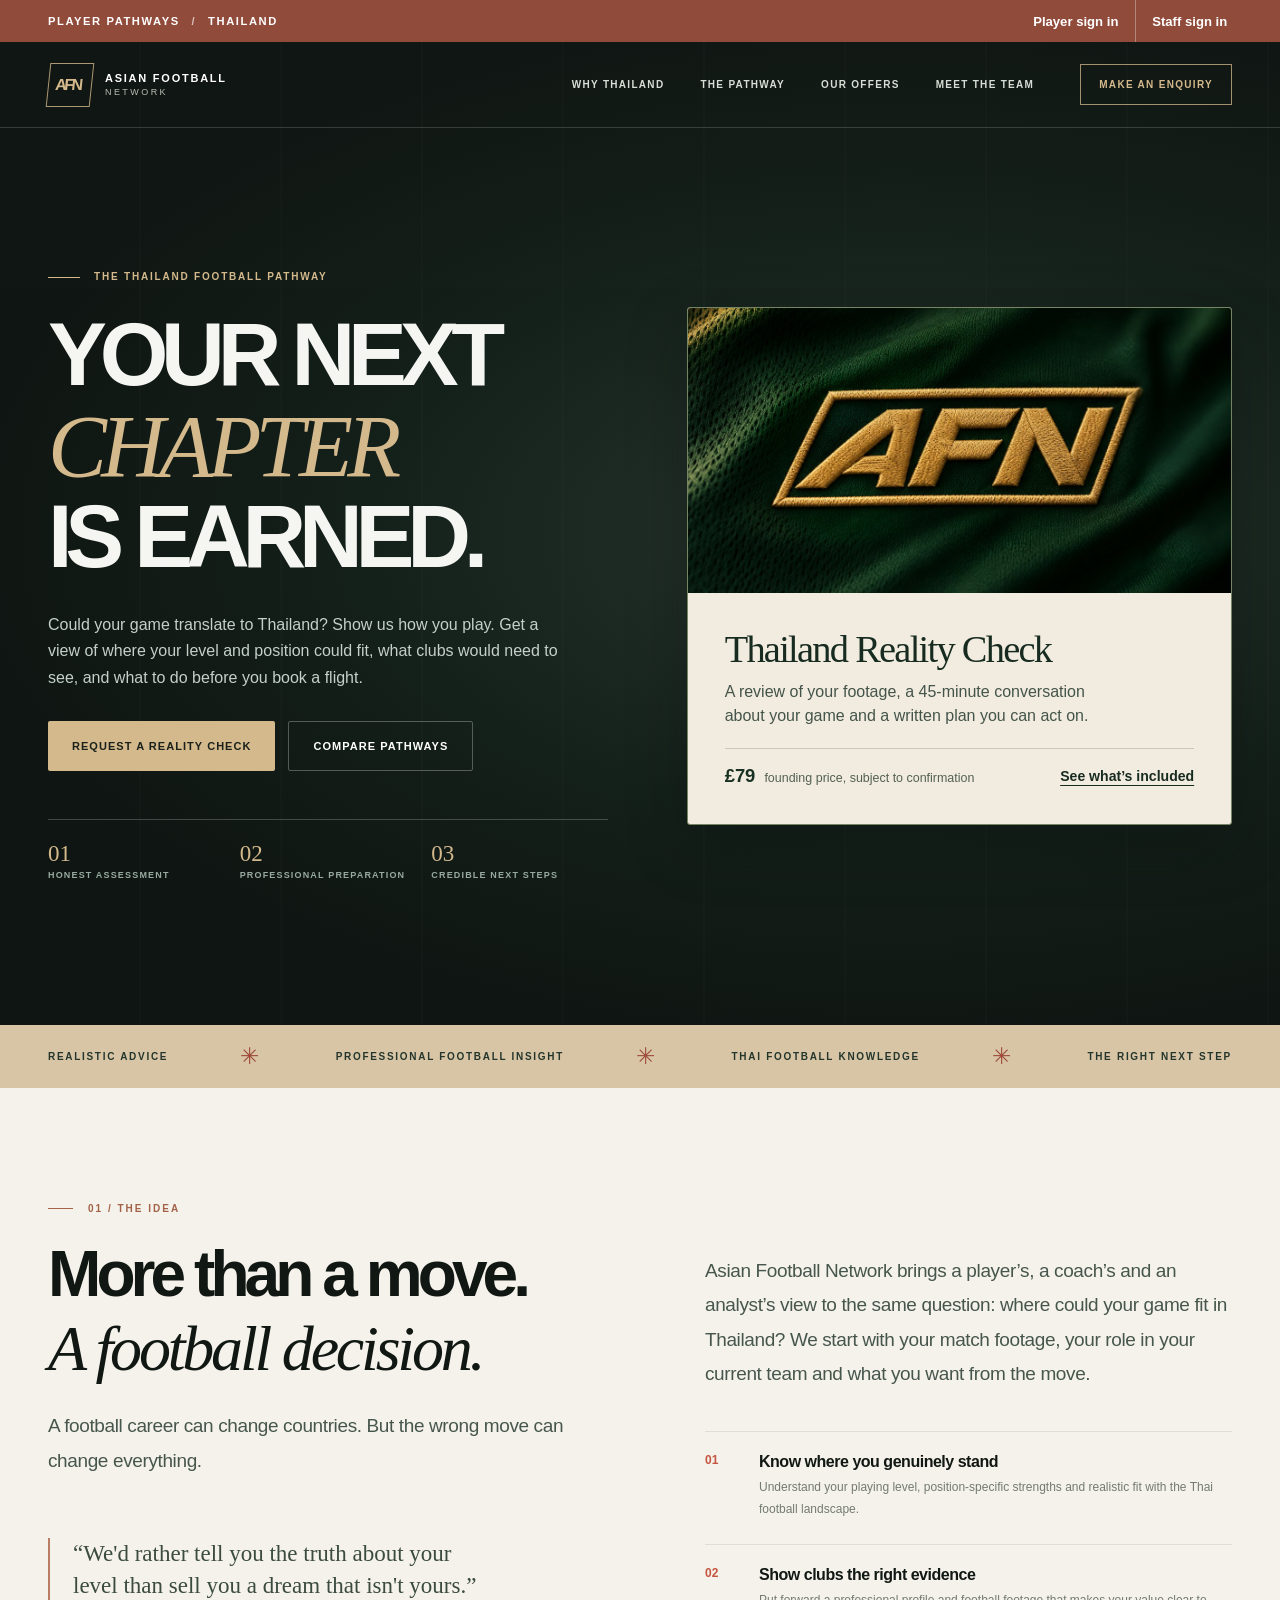
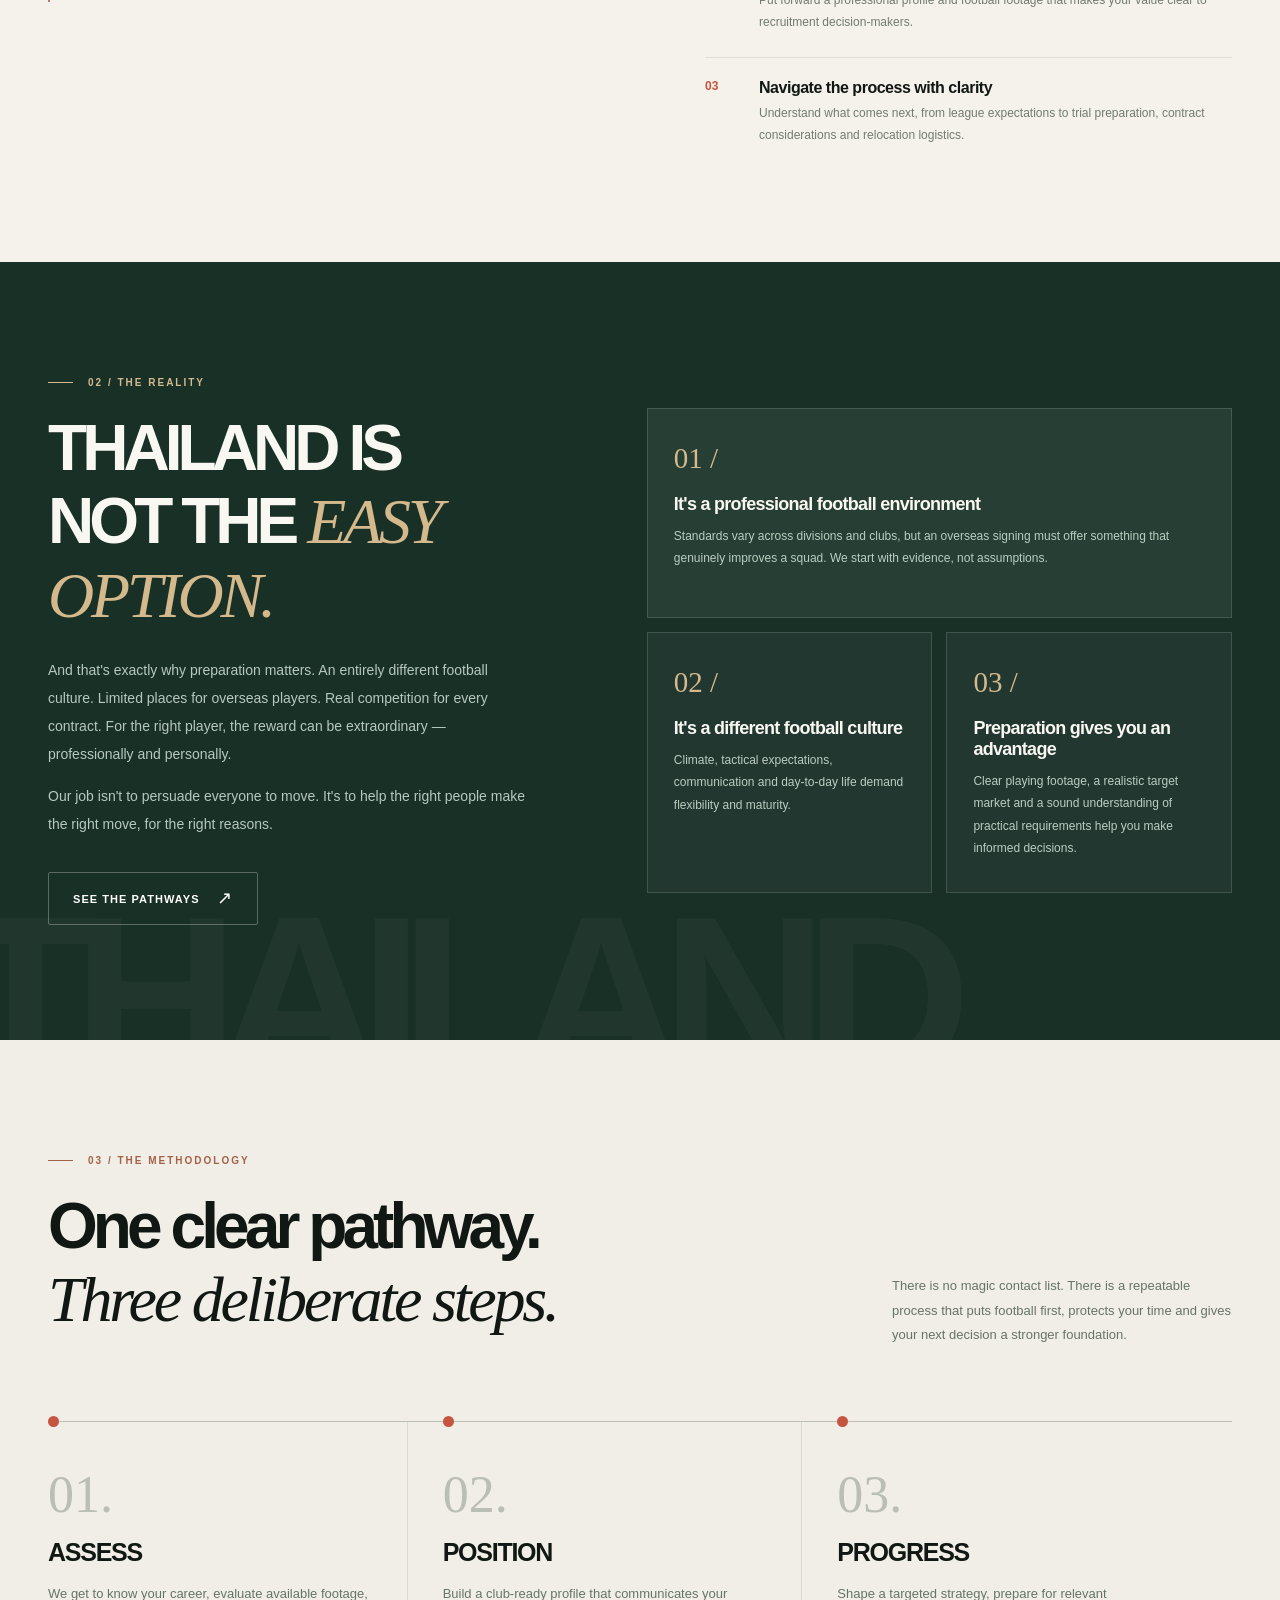
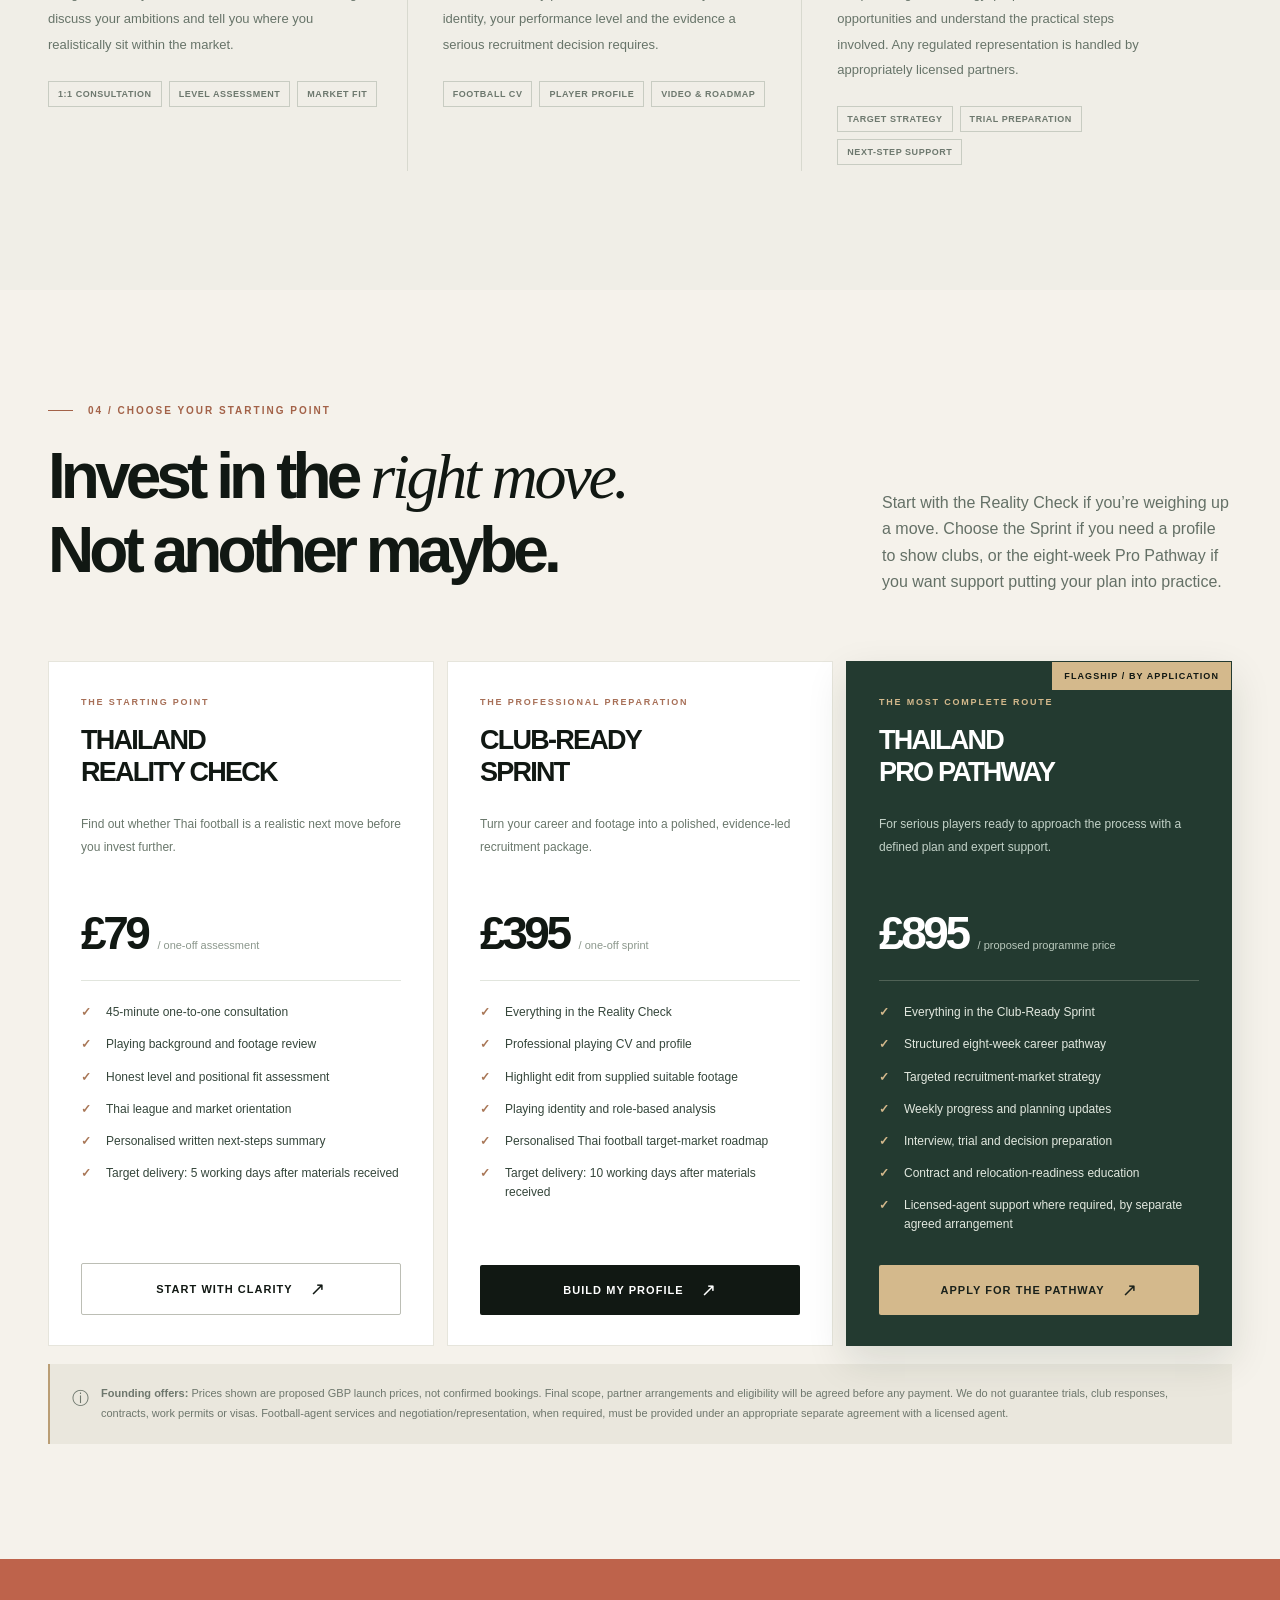
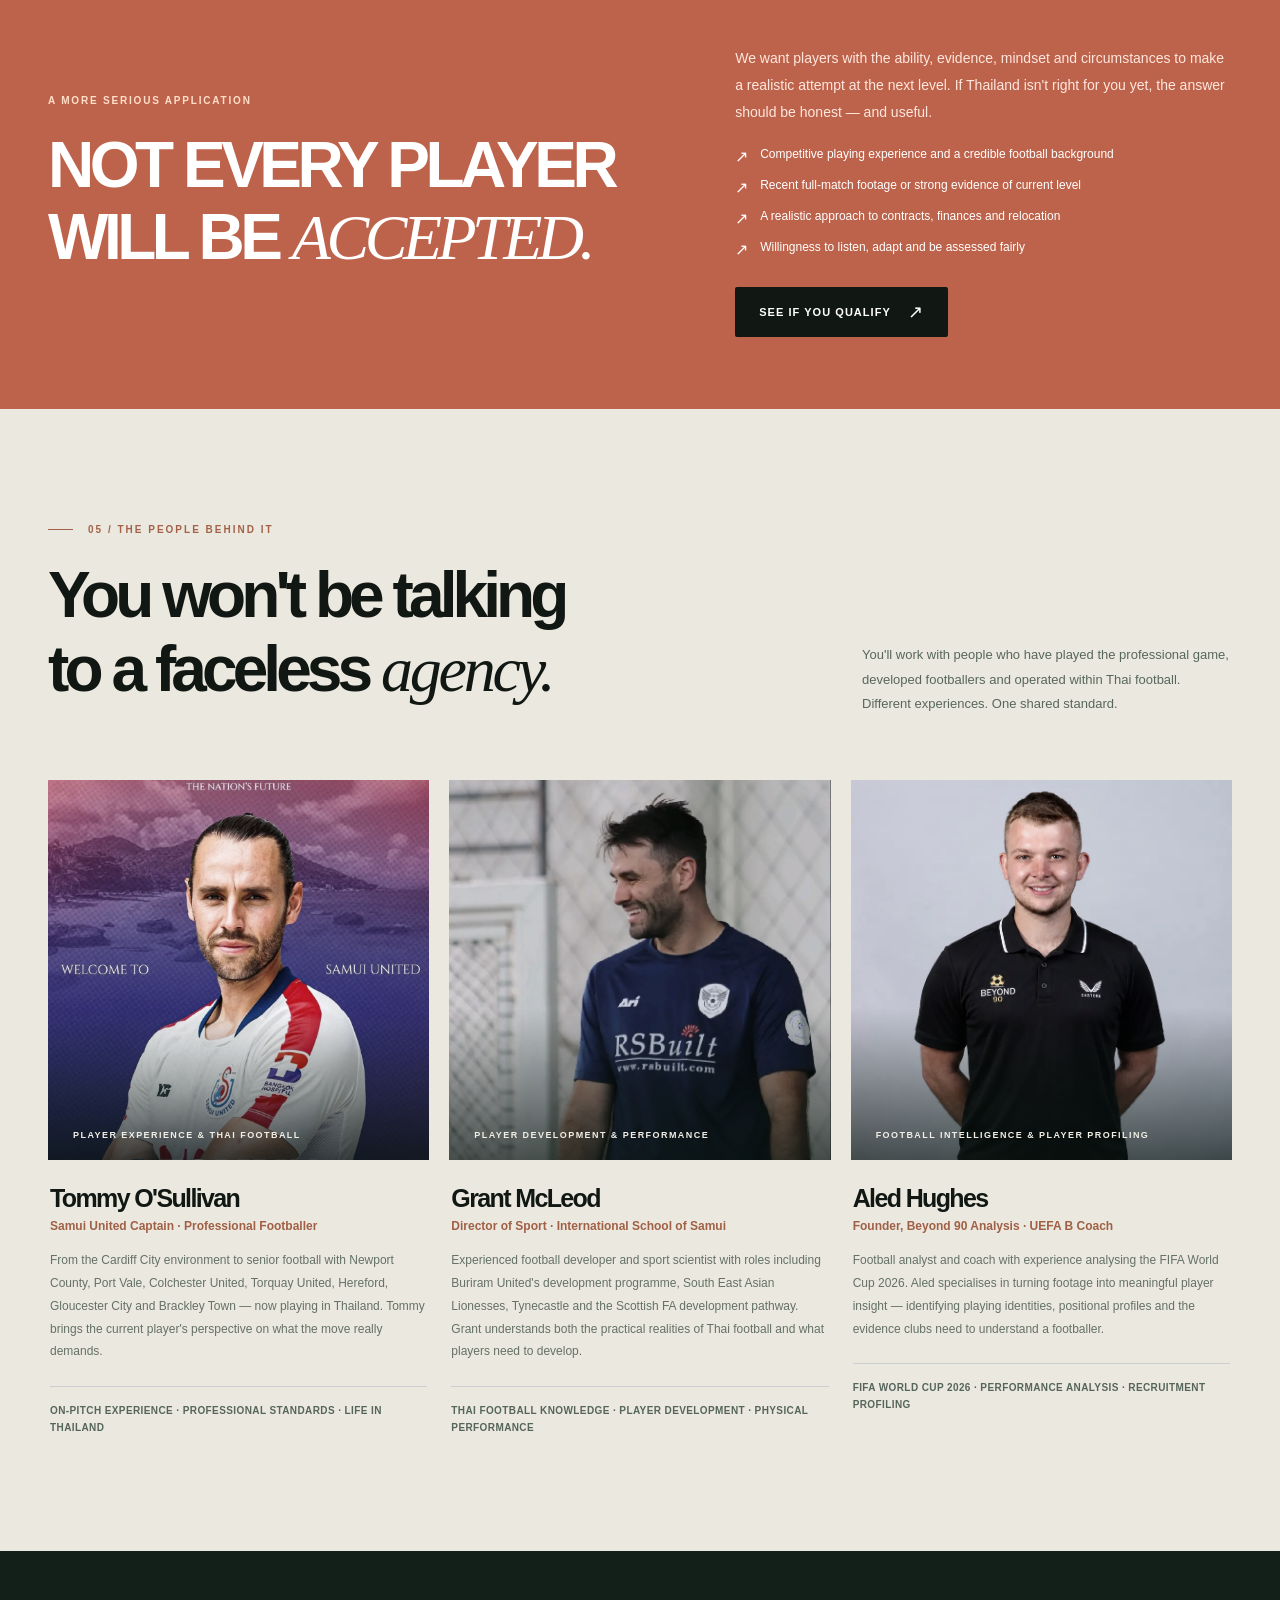
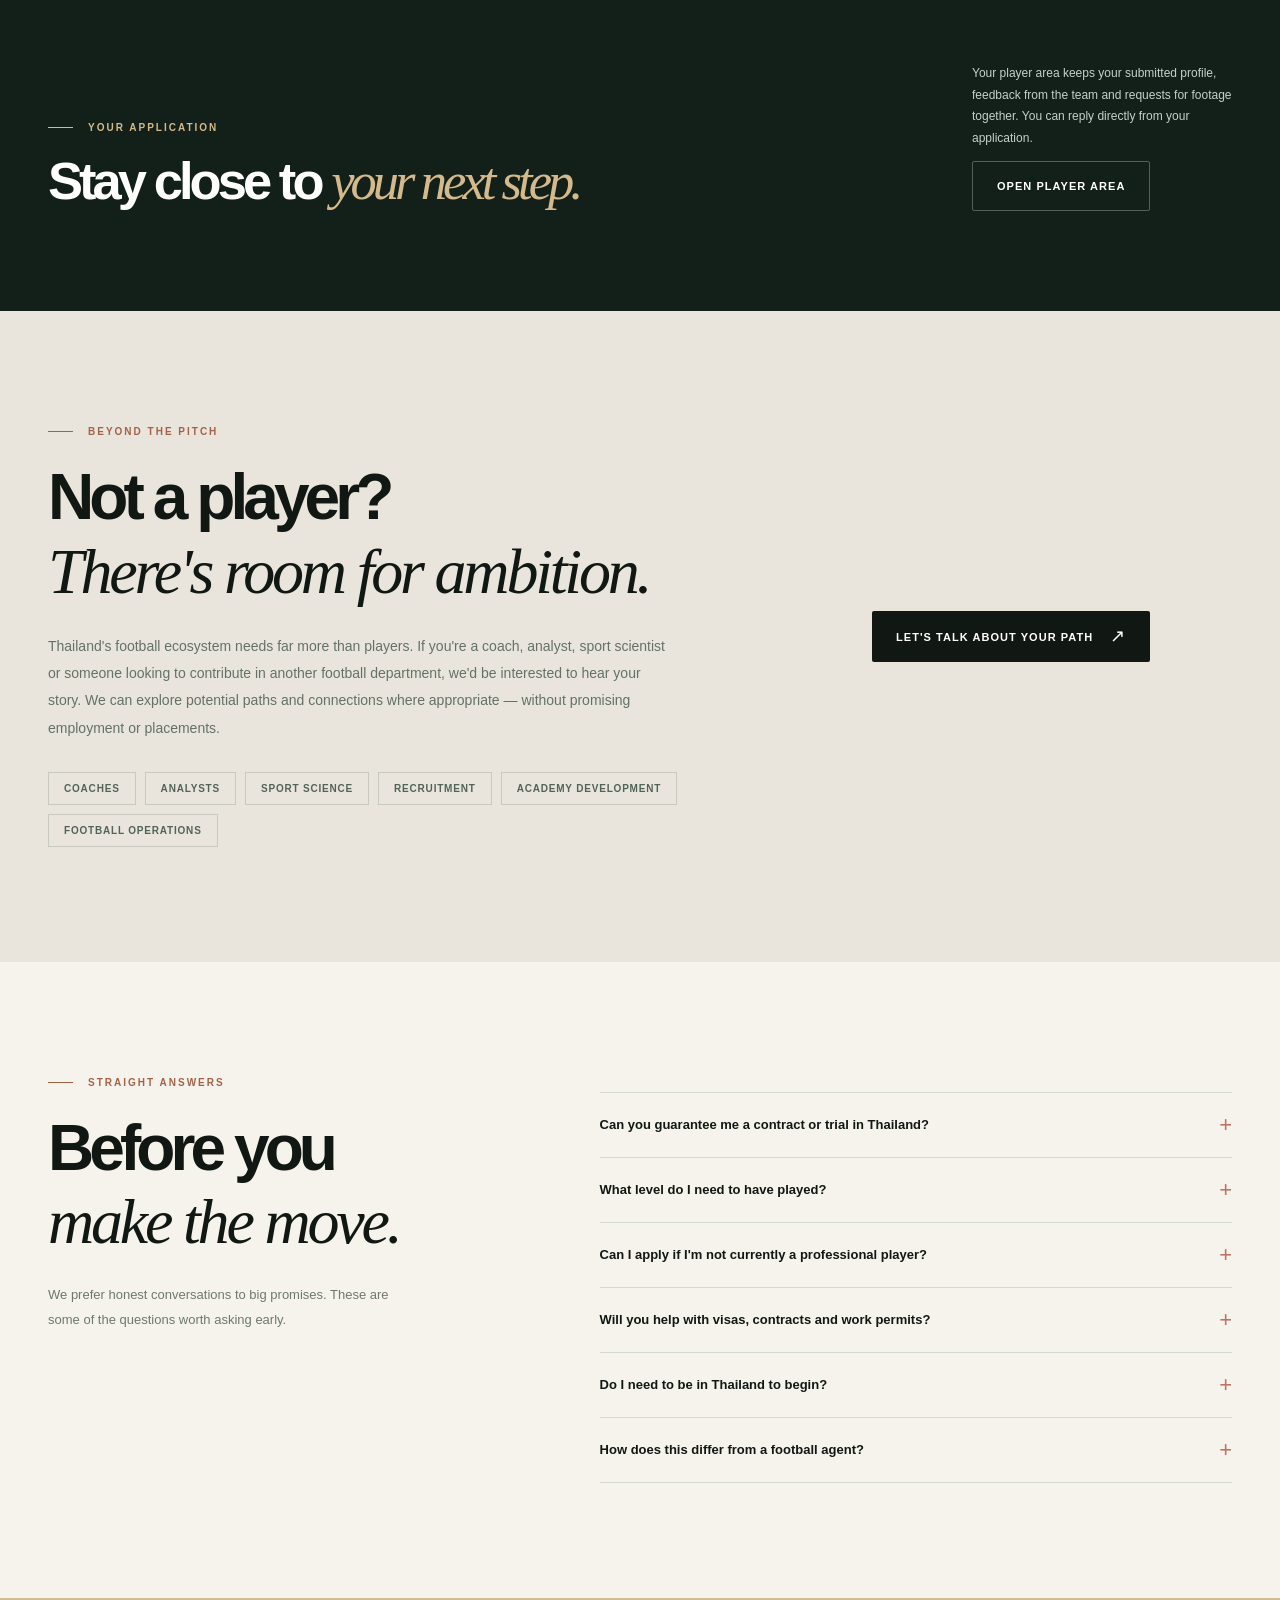
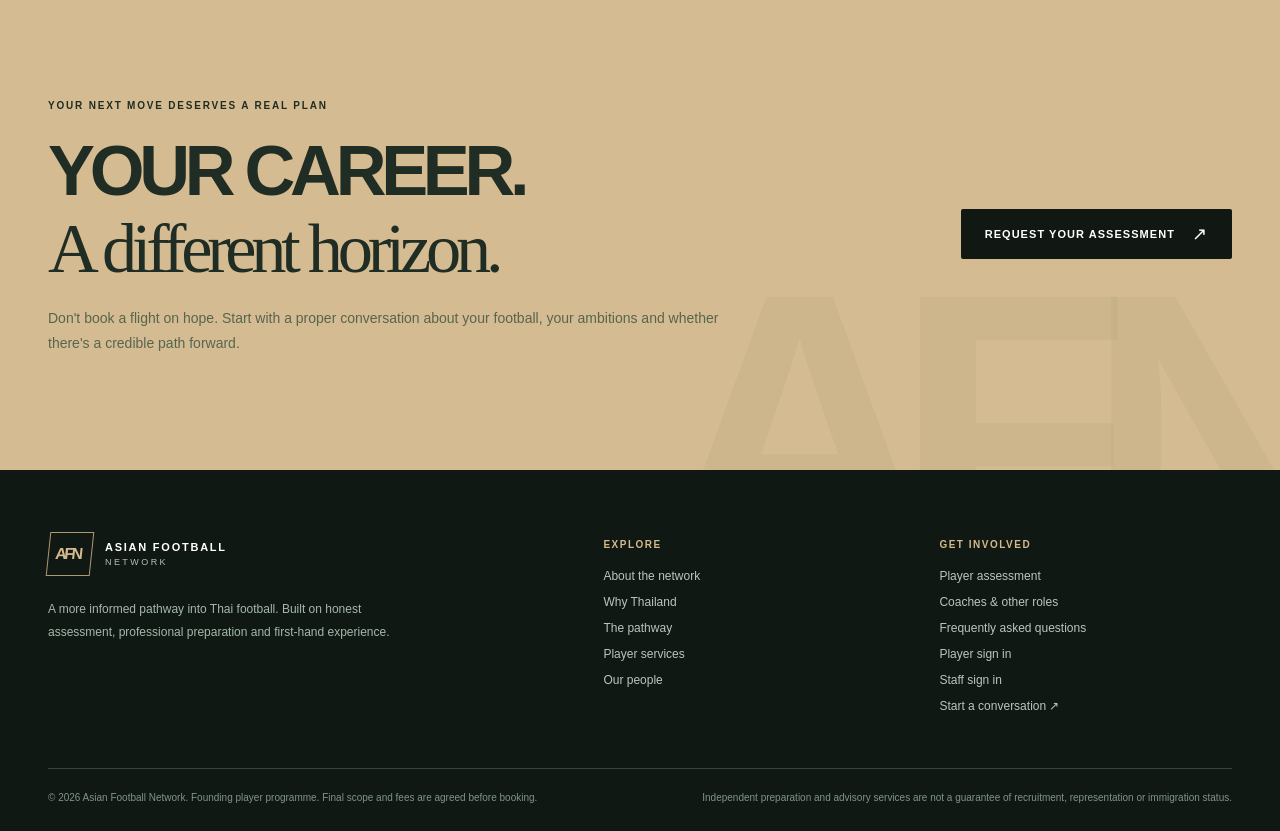
==== commit 35d03573: "Bring staff access onto the homepage and clarify the Asian Football Network player pathways" ====
--- a/index.html
+++ b/index.html
@@ -4,8 +4,18 @@
   <meta charset="utf-8">
   <meta name="viewport" content="width=device-width, initial-scale=1">
   <meta name="theme-color" content="#101613">
-  <meta name="description" content="Asia Football Network. An honest, structured pathway for serious players considering professional football in Thailand. Assess your level. Prepare properly. Pursue credible opportunities.">
-  <title>Asia Football Network — Your next chapter is earned.</title>
+  <meta name="description" content="Asian Football Network. An honest, structured pathway for serious players considering professional football in Thailand. Assess your level. Prepare properly. Pursue credible opportunities.">
+  <title>Asian Football Network — Your next chapter is earned.</title>
+  <meta property="og:type" content="website">
+  <meta property="og:site_name" content="Asian Football Network">
+  <meta property="og:title" content="Asian Football Network | Player pathways in Thailand">
+  <meta property="og:description" content="Could your game translate to Thailand? Explore footage reviews, one-to-one assessments and club-ready player profiles with AFN’s team in Thai football.">
+  <meta property="og:url" content="https://aledhughes080-prog.github.io/thailand-football-network/">
+  <meta property="og:image" content="https://aledhughes080-prog.github.io/thailand-football-network/assets/afn-crest.jpg">
+  <meta property="og:image:width" content="1200">
+  <meta property="og:image:height" content="630">
+  <meta property="og:image:alt" content="Asian Football Network’s gold AFN crest on a green football shirt">
+  <meta name="twitter:card" content="summary_large_image">
 <style>
 :root{--bg:#101613;--ink:#111813;--pine:#1a2c25;--pine2:#20382e;--cream:#f5f2eb;--warm:#eae6dc;--gold:#d4b98c;--red:#c55540;--white:#f5f6f1;--muted:#87978e;--line:rgba(255,255,255,.15);--sans:'Inter',-apple-system,BlinkMacSystemFont,'Segoe UI',Arial,sans-serif;--editorial:Georgia,'Times New Roman',serif}
 *{box-sizing:border-box}html{scroll-behavior:smooth}body{margin:0;background:var(--cream);color:var(--ink);font-family:var(--sans);-webkit-font-smoothing:antialiased;overflow-x:hidden}button,input,select,textarea{font:inherit}button{cursor:pointer}a{text-decoration:none;color:inherit}button:focus-visible,a:focus-visible,input:focus-visible,select:focus-visible,textarea:focus-visible,summary:focus-visible{outline:2px solid var(--gold);outline-offset:4px}::selection{background:#d4b98c;color:#111813}.container{width:min(100% - 96px,1312px);margin-inline:auto}.eyebrow{font-weight:800;text-transform:uppercase;letter-spacing:.18em;font-size:10px;line-height:1.6}.eyebrow.gold{color:var(--gold)}.eyebrow.red{color:var(--red)}.serif{font-family:var(--editorial);font-weight:400}.line-top{border-top:1px solid currentColor}.muted{color:#59665e}.btn{appearance:none;border:0;display:inline-flex;align-items:center;justify-content:center;gap:17px;padding:18px 24px;font-size:11px;letter-spacing:.095em;text-transform:uppercase;font-weight:800;border-radius:2px;transition:transform .2s,background .2s,box-shadow .2s;white-space:nowrap}.btn:hover{transform:translateY(-2px)}.btn.primary{background:var(--gold);color:#1a211b}.btn.primary:hover{background:#e9cd9f;box-shadow:0 14px 35px rgba(0,0,0,.18)}.btn.ghost{border:1px solid rgba(255,255,255,.28);background:transparent;color:#fff}.btn.ghost:hover{background:rgba(255,255,255,.1)}.btn.ink{background:var(--ink);color:white}.btn.outline{border:1px solid #bcbeb5;background:none;color:var(--ink)}.arrow{font-size:18px;line-height:.8;font-weight:400}.page-top{background:#b95c47;color:white;height:31px;display:flex;align-items:center;justify-content:center;text-align:center;font-size:9px;font-weight:800;letter-spacing:.22em;text-transform:uppercase;padding:0 12px}.nav{position:absolute;z-index:30;top:31px;left:0;right:0;border-bottom:1px solid rgba(255,255,255,.16);color:white}.navinner{height:85px;display:flex;align-items:center;gap:30px}.brand{display:inline-flex;align-items:center;gap:13px;min-width:290px}.mark{width:44px;height:44px;border:1px solid rgba(212,185,140,.8);display:flex;align-items:center;justify-content:center;font-size:16px;font-weight:800;transform:skew(-6deg);letter-spacing:-.16em;color:var(--gold);padding-right:4px}.brand-text{font-size:11px;line-height:1.5;font-weight:800;letter-spacing:.16em}.brand-text small{display:block;font-size:9px;font-weight:500;letter-spacing:.27em;color:#b9bdb3}.navlinks{display:flex;align-items:center;justify-content:center;gap:36px;margin-left:auto}.navlinks a{font-size:10px;font-weight:800;letter-spacing:.13em;text-transform:uppercase;color:#d8ded6;transition:color .2s}.navlinks a:hover{color:var(--gold)}.navcta{margin-left:16px;padding:14px 18px;border:1px solid rgba(212,185,140,.75);background:transparent;color:var(--gold);font-size:10px;font-weight:800;letter-spacing:.13em;text-transform:uppercase;white-space:nowrap}.navcta:hover{background:var(--gold);color:var(--bg)}.menubtn{display:none;background:transparent;border:1px solid var(--line);color:white;padding:9px 12px;font-size:24px;margin-left:auto}.hero{min-height:770px;background:radial-gradient(ellipse at 70% 50%,#29372f 0,#15211b 42%,#101613 75%);color:var(--white);position:relative;overflow:hidden;padding:177px 0 112px}.hero:after{content:"";position:absolute;inset:0;opacity:.16;pointer-events:none;background-image:repeating-linear-gradient(90deg,transparent 0px,transparent 139px,rgba(255,255,255,.16) 140px,transparent 141px),linear-gradient(transparent,rgba(0,0,0,.1))}.hero-grid{display:grid;grid-template-columns:1.03fr .97fr;position:relative;z-index:2;gap:60px;align-items:center}.hero-copy{padding:50px 0 30px}.hero-kicker{display:flex;align-items:center;gap:14px;color:var(--gold)}.kicker-rule{width:32px;height:1px;background:var(--gold)}h1{font-size:clamp(58px,6.9vw,105px);font-weight:800;letter-spacing:-.082em;line-height:1.03;margin:25px 0 29px;max-width:850px}h1 .line{display:block;white-space:nowrap}h1 em{font-family:var(--editorial);font-weight:400;letter-spacing:-.065em;color:var(--gold)}.hero-intro{font-size:15px;line-height:1.95;color:#c4d0c8;max-width:525px;font-weight:400}.hero-actions{display:flex;gap:13px;flex-wrap:wrap;margin:30px 0 48px}.hero-status{display:grid;grid-template-columns:repeat(3,1fr);gap:15px;padding-top:21px;border-top:1px solid rgba(255,255,255,.21);max-width:560px}.status-num{color:var(--gold);font-family:var(--editorial);font-size:23px}.status-label{font-size:9px;line-height:1.8;text-transform:uppercase;letter-spacing:.13em;color:#98aaa0;font-weight:700}.hero-stage{position:relative;height:570px;min-width:0}.hero-outline{position:absolute;right:-55px;top:-60px;width:89%;height:106%;border:1px solid rgba(212,185,140,.25);border-radius:300px 300px 2px 2px;transform:rotate(9deg)}.hero-poster{position:absolute;top:0;right:43px;height:535px;width:77%;max-width:430px;overflow:hidden;border-radius:240px 240px 2px 2px;background:#4e3c57;border:1px solid rgba(255,255,255,.16);box-shadow:0 24px 90px rgba(0,0,0,.35)}.hero-poster img{width:100%;height:100%;object-fit:cover;object-position:center 8%;filter:saturate(.8);display:block;-webkit-mask-image:linear-gradient(to bottom,#000 0%,#000 48%,transparent 78%);mask-image:linear-gradient(to bottom,#000 0%,#000 48%,transparent 78%)}.hero-poster:after{content:"";position:absolute;inset:45% 0 0;background:linear-gradient(transparent,rgba(10,17,15,.55) 67%,rgba(10,17,15,.91))}.poster-caption{position:absolute;bottom:28px;left:31px;right:25px;z-index:2}.poster-caption .eyebrow{color:var(--gold)}.poster-caption strong{display:block;font-size:26px;letter-spacing:-.06em;margin-top:4px}.poster-caption span{display:block;font-size:10px;color:#d2d6ce;margin-top:6px;letter-spacing:.07em}.floating-stamp{position:absolute;left:-8px;top:120px;width:145px;height:145px;display:flex;align-items:center;justify-content:center;flex-direction:column;text-align:center;background:var(--gold);color:#1d2b24;border-radius:100%;z-index:4;box-shadow:0 14px 30px rgba(0,0,0,.14);transform:rotate(-11deg)}.floating-stamp span:first-child{font-family:var(--editorial);font-size:30px;font-style:italic;line-height:1}.floating-stamp span:last-child{font-size:9px;text-transform:uppercase;letter-spacing:.15em;font-weight:800;line-height:1.8;margin-top:8px}.photo-count{position:absolute;right:3px;bottom:4px;z-index:4;display:flex;gap:8px;align-items:center;font-size:9px;letter-spacing:.18em;color:var(--gold);text-transform:uppercase;transform:rotate(-90deg);transform-origin:bottom right}.photo-count:before{content:"";width:39px;height:1px;background:var(--gold)}.ribbon{background:#d8c5a6;padding:18px 0;overflow:hidden;color:#24362c}.ribbon .container{display:flex;align-items:center;justify-content:space-between;gap:12px}.ribbon span{font-size:10px;text-transform:uppercase;letter-spacing:.17em;font-weight:800;white-space:nowrap}.ribbon .star{color:#9e4d3b;font-size:23px;font-weight:400}.section{padding:115px 0}.section-eyeline{font-size:10px;text-transform:uppercase;letter-spacing:.2em;color:#a36248;font-weight:800;display:flex;align-items:center;gap:15px}.section-eyeline:before{content:"";width:25px;height:1px;background:currentColor}.section h2{font-size:clamp(42px,5vw,70px);letter-spacing:-.077em;line-height:1.15;margin:24px 0;font-weight:800}.section h2 em{font-family:var(--editorial);font-weight:400;letter-spacing:-.05em}.intro-layout{display:grid;grid-template-columns:1fr 1fr;gap:130px}.intro-left h2{max-width:590px}.intro-right{padding-top:51px}.lead{font-size:19px;line-height:1.8;letter-spacing:-.02em;color:#46564c;max-width:650px}.point-list{display:grid;gap:24px;margin-top:40px}.point{display:grid;grid-template-columns:38px 1fr;gap:16px;padding-top:21px;border-top:1px solid #deded4}.point-index{color:var(--red);font-size:12px;font-weight:800}.point h3{margin:0 0 6px;font-size:16px;letter-spacing:-.03em}.point p{font-size:12px;color:#737b71;line-height:1.8;margin:0}.editorial-aside{margin-top:60px;border-left:2px solid #b97d64;padding-left:23px;font-family:var(--editorial);font-size:23px;line-height:1.4;max-width:450px;color:#3b4b40}.why{background:#193027;color:#f8f7f1;position:relative;overflow:hidden}.why:after{content:"THAILAND";font-size:clamp(110px,18vw,290px);font-weight:800;letter-spacing:-.1em;position:absolute;left:-45px;bottom:-90px;opacity:.035;white-space:nowrap;pointer-events:none}.why .section-eyeline{color:var(--gold)}.why-grid{display:grid;grid-template-columns:.9fr 1.1fr;gap:120px;position:relative;z-index:2}.why h2{max-width:620px;margin-bottom:24px}.why h2 em{color:var(--gold)}.why-left p{color:#b7c8be;font-size:14px;line-height:2;max-width:490px}.why-cards{display:grid;grid-template-columns:1fr 1fr;gap:14px;align-self:center}.why-card{padding:33px 26px;min-height:240px;border:1px solid rgba(255,255,255,.14);background:rgba(255,255,255,.035)}.why-card:first-child{grid-column:span 2;min-height:210px;background:#263e33}.why-icon{font-size:29px;color:var(--gold);font-family:var(--editorial)}.why-card h3{font-size:18px;letter-spacing:-.04em;margin:19px 0 10px}.why-card p{font-size:12px;color:#bbcdc2;line-height:1.85;margin:0}.process{background:#f0eee7}.process-head{display:flex;align-items:end;justify-content:space-between;gap:40px}.process-head h2{max-width:750px}.process-head p{max-width:340px;font-size:13px;color:#677469;line-height:1.9}.timeline{display:grid;grid-template-columns:repeat(3,1fr);margin-top:60px;border-top:1px solid #bcbfb4}.phase{padding:43px 40px 10px 0;position:relative}.phase:before{position:absolute;top:-6px;left:0;content:"";height:11px;width:11px;background:var(--red);border-radius:50%}.phase:after{position:absolute;top:0;bottom:4px;right:35px;width:1px;background:#d8d9cf;content:""}.phase:last-child:after{display:none}.phase-num{font-family:var(--editorial);font-size:52px;color:#bbbeb5}.phase h3{font-size:25px;letter-spacing:-.05em;margin:14px 0}.phase p{font-size:13px;color:#677469;line-height:1.95;max-width:330px}.phase-tags{display:flex;gap:7px;flex-wrap:wrap;margin-top:24px}.phase-tags span{padding:7px 9px;border:1px solid #c8ccc2;color:#6d786e;font-size:9px;letter-spacing:.06em;font-weight:800;text-transform:uppercase}.offers{background:var(--cream)}.offers-top{display:flex;align-items:end;justify-content:space-between;gap:40px}.offers-top h2{max-width:740px}.offers-top p{font-size:13px;color:#647066;line-height:1.95;max-width:350px}.pricecards{display:grid;grid-template-columns:repeat(3,1fr);gap:13px;margin-top:50px;align-items:stretch}.price-card{display:flex;flex-direction:column;background:#fff;border:1px solid #e6e5dc;min-height:600px;position:relative;padding:35px 32px 30px;transition:transform .25s,box-shadow .25s}.price-card:hover{transform:translateY(-7px);box-shadow:0 15px 40px rgba(30,45,30,.09)}.price-card.featured{background:#233a30;color:#fff;border:1px solid #233a30;box-shadow:0 15px 38px rgba(15,40,25,.12)}.price-card .tag{font-size:9px;font-weight:800;letter-spacing:.2em;text-transform:uppercase;color:#a76f57}.price-card.featured .tag{color:var(--gold)}.price-card h3{font-size:27px;line-height:1.18;letter-spacing:-.065em;margin:18px 0 12px}.price-card .subtitle{font-size:12px;line-height:1.9;min-height:65px;color:#6a786c}.price-card.featured .subtitle{color:#c3d2c8}.price{margin:20px 0 15px;display:flex;gap:10px;align-items:baseline}.price strong{font-size:46px;letter-spacing:-.075em;line-height:1;font-weight:800}.price span{font-size:11px;color:#8b978c}.price-card.featured .price span{color:#bac9bd}.price-card .rule{height:1px;background:#e1e5dd;margin:9px 0 22px}.price-card.featured .rule{background:#506256}.price-card ul{margin:0 0 30px;list-style:none;padding:0;display:grid;gap:13px}.price-card li{font-size:12px;line-height:1.6;color:#35463b;display:flex;align-items:flex-start;gap:11px}.price-card li:before{content:"✓";color:#a87656;font-weight:800;flex:0 0 14px}.price-card.featured li{color:#e2e8df}.price-card.featured li:before{color:var(--gold)}.price-card .btn{width:100%;margin-top:auto}.featured-banner{position:absolute;right:0;top:0;background:var(--gold);padding:9px 12px;color:var(--ink);font-size:9px;font-weight:800;letter-spacing:.12em;text-transform:uppercase}.pricing-disclaimer{display:flex;align-items:flex-start;gap:12px;padding:20px 22px;margin-top:18px;background:#eae7dd;border-left:2px solid #ba9e75;color:#6e776d;font-size:11px;line-height:1.8}.qualify{background:#be634b;color:white;padding:72px 0;overflow:hidden}.qualify-row{display:grid;grid-template-columns:1.1fr .9fr;gap:80px;align-items:center}.qualify h2{font-size:clamp(40px,5vw,69px);line-height:1.13;letter-spacing:-.07em;margin:0}.qualify h2 em{font-family:var(--editorial);font-weight:400}.qualify p{font-size:14px;line-height:1.95;color:#ffe7de}.qualify ul{list-style:none;padding:0;margin:20px 0 28px;display:grid;gap:12px}.qualify li{font-size:12px;display:flex;gap:12px;align-items:flex-start}.qualify li:before{content:"↗";font-size:16px}.team{background:#ebe8df}.team-head{display:flex;justify-content:space-between;gap:40px;align-items:end}.team-head h2{max-width:710px}.team-head p{font-size:13px;line-height:1.9;color:#58675c;max-width:370px}.team-grid{display:grid;grid-template-columns:repeat(3,1fr);gap:20px;margin-top:50px}.person-card{min-width:0}.person-image{height:380px;overflow:hidden;position:relative;background:#28392f}.person-image img{width:100%;height:100%;object-fit:cover;display:block;transition:transform .5s,filter .5s;filter:saturate(.7)}.person-card:hover img{transform:scale(1.045);filter:saturate(.9)}.person-card:nth-child(1) img{object-position:center 15%}.person-card:nth-child(2) img{object-position:center 20%}.person-card:nth-child(3) img{object-position:center center}.person-image:after{position:absolute;content:"";inset:60% 0 0;background:linear-gradient(transparent,rgba(8,20,15,.65));pointer-events:none}.person-role{position:absolute;left:25px;bottom:20px;z-index:2;color:#f1eee6;font-size:9px;letter-spacing:.16em;text-transform:uppercase;font-weight:800}.person-content{padding:24px 2px 0}.person-content h3{font-size:25px;letter-spacing:-.065em;margin:0 0 6px}.person-content .position{font-size:12px;color:#a06046;font-weight:800}.person-content p{font-size:12px;color:#657166;line-height:1.9;margin-top:16px}.person-footer{border-top:1px solid #caced0;padding-top:15px;margin-top:23px;font-size:10px;letter-spacing:.04em;color:#56655a;font-weight:800;line-height:1.7}.testimonials{background:#122019;color:white;padding:100px 0}.test-head{display:flex;justify-content:space-between;align-items:end;gap:30px}.test-head h2{font-size:clamp(38px,4.1vw,59px);letter-spacing:-.075em;line-height:1.15;max-width:750px;margin:18px 0 0}.test-head p{color:#c3d2c8;font-size:12px;line-height:1.8;max-width:260px}.quotes{margin-top:48px;display:grid;grid-template-columns:1fr 1fr;gap:18px}.quote{padding:34px 37px;border:1px solid #34493b;background:rgba(255,255,255,.03)}.quote .symbol{font-family:var(--editorial);font-size:63px;color:var(--gold);line-height:1}.quote blockquote{font-family:var(--editorial);font-size:23px;line-height:1.5;max-width:490px;margin:0 0 33px}.quote figcaption{font-size:10px;letter-spacing:.1em;text-transform:uppercase;color:#9eb1a4}.other{background:#e9e5dc}.other-row{display:grid;grid-template-columns:1.2fr .8fr;gap:80px;align-items:center}.other h2{max-width:650px}.other p{max-width:625px;font-size:14px;line-height:1.95;color:#647166}.other-tags{display:flex;flex-wrap:wrap;gap:9px;margin-top:30px}.other-tags span{border:1px solid #c8c9bf;padding:10px 15px;font-size:10px;font-weight:800;text-transform:uppercase;letter-spacing:.08em;color:#526359}.faq{background:#f6f3ed}.faq-layout{display:grid;grid-template-columns:.8fr 1.2fr;gap:130px}.faq h2{max-width:380px}.faq-list{padding-top:15px}.faq details{border-bottom:1px solid #d5dacf;padding:19px 0}.faq details:first-child{border-top:1px solid #d5dacf}.faq summary{cursor:pointer;font-weight:800;font-size:13px;list-style:none;display:flex;justify-content:space-between;align-items:center;gap:20px}.faq summary::-webkit-details-marker{display:none}.faq summary:after{content:'+';font-size:22px;font-weight:400;color:#bd745f}.faq details[open] summary:after{content:'−'}.faq details p{font-size:12px;line-height:1.95;color:#5f7064;padding-right:25px}.lastcta{background:#d5bb91;color:#202d24;padding:100px 0;position:relative;overflow:hidden}.lastcta:after{position:absolute;content:'AFN';font-size:390px;line-height:1;font-weight:800;letter-spacing:-.12em;right:-40px;bottom:-155px;color:rgba(29,50,35,.04);pointer-events:none}.lastcta .container{position:relative;z-index:1;display:flex;align-items:center;justify-content:space-between;gap:45px}.lastcta h2{font-size:clamp(43px,5.5vw,78px);line-height:1.1;letter-spacing:-.075em;margin:18px 0;max-width:850px}.lastcta p{font-size:14px;color:#56664e;line-height:1.8;max-width:680px}.footer{background:#101813;color:white;padding:62px 0 24px}.footer-main{display:grid;grid-template-columns:1.3fr .7fr .8fr;gap:80px}.footer .brand{min-width:unset}.footer-desc{max-width:360px;color:#a5b8aa;font-size:12px;line-height:1.9;margin-top:22px}.footer h4{font-size:10px;text-transform:uppercase;letter-spacing:.15em;color:var(--gold);margin:7px 0 19px}.footer ul{list-style:none;padding:0;margin:0;display:grid;gap:12px}.footer li,.footer li a{font-size:12px;color:#b8c7bb}.footer li a:hover{color:white}.footer-bottom{border-top:1px solid #34463b;margin-top:55px;padding-top:20px;display:flex;justify-content:space-between;gap:20px;color:#819487;font-size:10px;line-height:1.75}.footer-bottom span{max-width:670px}.overlay{position:fixed;z-index:1000;inset:0;background:rgba(8,13,10,.8);backdrop-filter:blur(6px);display:none;align-items:center;justify-content:center;padding:20px}.overlay.open{display:flex}.modal{position:relative;width:min(100%,780px);max-height:min(94vh,950px);overflow-y:auto;background:#f5f3ec;color:#19251c;box-shadow:0 40px 150px #0008;padding:45px}.close{position:absolute;right:20px;top:20px;background:#e4e5dc;border:0;width:39px;height:39px;font-size:22px;display:flex;align-items:center;justify-content:center}.modal h2{font-size:clamp(32px,4vw,52px);letter-spacing:-.07em;line-height:1.1;margin:15px 0}.modal p{font-size:12px;line-height:1.8;color:#637266;max-width:600px}.formgrid{display:grid;grid-template-columns:1fr 1fr;gap:17px;margin:25px 0}.field{display:flex;flex-direction:column;gap:8px}.field.full{grid-column:1/-1}.field label{font-weight:800;font-size:10px;letter-spacing:.075em;text-transform:uppercase;color:#44584a}.field input,.field select,.field textarea{padding:13px 14px;width:100%;background:white;color:#1c2920;border:1px solid #c9d0c6;border-radius:0;outline:none;font-size:12px;min-height:45px}.field input:focus,.field select:focus,.field textarea:focus{border-color:#99835f;box-shadow:0 0 0 2px #dbcca9aa}.form-actions{display:flex;align-items:center;gap:15px;flex-wrap:wrap}.formnote{font-size:10px!important;max-width:680px!important;color:#677669!important}.success{display:none}.success pre{background:#e6e5dc;padding:18px;font-size:11px;white-space:pre-wrap;line-height:1.7;max-height:225px;overflow:auto;color:#2c3b31}.success .btn{margin:5px 5px 5px 0}#mobile-panel{display:none}.page-top{position:relative}.coach-top{position:absolute;right:max(24px,calc((100% - 1312px)/2));top:0;bottom:0;display:flex;align-items:center;gap:7px;padding:0 0 0 18px;border-left:1px solid rgba(255,255,255,.3);color:#fff;font-size:9px;font-weight:800;letter-spacing:.18em;transition:opacity .2s}.coach-top:hover{opacity:.75}
@@ -13,18 +23,46 @@
 @media(max-width:800px){.container{width:min(100% - 42px,1312px)}.navinner{height:73px}.navlinks,.navcta,.coach-top{display:none}#mobile-panel a.mobile-coach{color:var(--gold);padding-top:16px;border-top:1px solid rgba(255,255,255,.14)}.brand{min-width:unset}.menubtn{display:block}#mobile-panel{display:none;position:absolute;top:73px;left:0;right:0;background:#15251d;padding:22px 24px 29px;box-shadow:0 15px 25px #0005}#mobile-panel.open{display:grid;gap:19px}#mobile-panel a{font-size:12px;letter-spacing:.1em;text-transform:uppercase;font-weight:700}.hero{padding:139px 0 56px}.hero-grid{grid-template-columns:1fr;gap:20px}.hero-copy{padding-top:30px}.hero h1{font-size:clamp(57px,12vw,85px);max-width:760px}.hero-stage{height:470px;max-width:580px;width:100%;margin:0 auto}.hero-poster{height:440px;width:69%;right:15%}.hero-outline{width:74%;right:8%;height:450px;top:-3px}.floating-stamp{left:7%;top:90px;width:125px;height:125px}.photo-count{right:9%}.ribbon span{font-size:8px}.ribbon .star{font-size:18px}.section{padding:77px 0}.intro-layout,.why-grid,.other-row,.faq-layout,.qualify-row{grid-template-columns:1fr;gap:30px}.intro-right{padding:0}.editorial-aside{margin-top:34px}.why-cards{margin-top:10px}.process-head,.offers-top,.team-head,.test-head{display:block}.process-head p,.offers-top p,.team-head p,.test-head p{max-width:600px}.timeline{grid-template-columns:1fr}.phase{padding:25px 0;border-bottom:1px solid #d4d6cb}.phase:after{display:none}.phase h3{margin:6px 0}.phase-num{font-size:42px}.phase p{max-width:600px}.pricecards{grid-template-columns:1fr;gap:15px}.price-card{min-height:unset}.price-card .subtitle{min-height:unset}.price-card h3{font-size:29px}.price-card .btn{margin-top:16px}.team-grid{grid-template-columns:1fr 1fr;gap:20px}.team-grid .person-card:last-child{grid-column:1/-1;max-width:calc(50% - 10px);width:100%;margin:auto}.person-image{height:330px}.quotes{grid-template-columns:1fr}.lastcta .container{display:block}.lastcta .btn{margin-top:20px}.footer-main{grid-template-columns:1fr 1fr;gap:35px}.footer-main>div:first-child{grid-column:1/-1}.footer-bottom{display:block}.footer-bottom span{display:block;margin-top:10px}}
 @media(max-width:520px){.container{width:min(100% - 36px,1312px)}.page-top{font-size:8px;letter-spacing:.12em}.navinner{height:68px}.brand-text{font-size:9px}.mark{width:38px;height:38px}.hero{padding:117px 0 41px}.hero-copy{padding:20px 0 0}.hero h1{font-size:clamp(53px,13.5vw,69px);margin:18px 0 22px}.hero-intro{font-size:13px;line-height:1.85}.hero-actions{margin:24px 0 27px}.hero-actions .btn{width:100%}.hero-status{gap:7px}.status-num{font-size:21px}.status-label{font-size:8px}.hero-stage{height:355px}.hero-poster{height:338px;width:74%;right:8%}.hero-outline{height:345px;width:76%;right:5%}.floating-stamp{width:105px;height:105px;top:70px;left:0}.floating-stamp span:first-child{font-size:25px}.floating-stamp span:last-child{font-size:8px}.poster-caption{left:20px;bottom:20px}.poster-caption strong{font-size:20px}.photo-count{display:none}.ribbon{padding:13px 0}.ribbon span:nth-of-type(3),.ribbon .star:nth-of-type(4){display:none}.ribbon span{font-size:7px}.section h2{font-size:clamp(37px,10vw,51px)}.section{padding:65px 0}.lead{font-size:16px}.why-cards{grid-template-columns:1fr}.why-card,.why-card:first-child{grid-column:auto;min-height:unset}.why-card{padding:25px}.timeline{margin-top:25px}.pricecards{margin-top:25px}.price-card{padding:28px 22px}.qualify{padding:58px 0}.qualify h2{font-size:44px}.qualify-row{gap:10px}.team-grid{grid-template-columns:1fr;gap:35px}.team-grid .person-card:last-child{grid-column:auto;max-width:none}.person-image{height:420px}.person-card:nth-child(3) img{object-position:center center}.team-head h2{margin-bottom:8px}.testimonials{padding:65px 0}.quote{padding:24px}.quote blockquote{font-size:20px}.lastcta{padding:65px 0}.lastcta h2{font-size:45px}.footer{padding:45px 0 21px}.footer-main{grid-template-columns:1fr 1fr;gap:26px}.footer-main>div:first-child{grid-column:1/-1}.footer-bottom{margin-top:32px}.modal{padding:29px 18px}.formgrid{grid-template-columns:1fr}.modal h2{padding-right:35px}#mobile-panel{top:68px}}
 @media(prefers-reduced-motion:reduce){html{scroll-behavior:auto}*,*:before,*:after{transition:none!important;animation:none!important}}
+
+.account-bar {background:#914b3b;color:#fff;}
+.account-bar-inner {min-height:42px;display:flex;align-items:center;justify-content:space-between;gap:12px;}
+.programme-location {font-size:.70rem;text-transform:uppercase;font-weight:700;letter-spacing:.14em;}
+.programme-location span {margin:0 .45rem;opacity:.65;}
+.account-bar nav {display:flex;align-items:stretch;gap:12px;}
+.account-bar nav a {display:inline-flex;align-items:center;min-height:42px;font-size:.82rem;font-weight:650;padding:0 .3rem;}
+.account-bar nav a+a {border-left:1px solid #ffffff54;padding-left:16px;}
+.account-bar nav a:hover,.account-bar nav a:focus-visible {text-decoration:underline;text-underline-offset:4px;}
+.nav {top:42px;}
+.assessment-feature {margin:0;align-self:center;overflow:hidden;background:#f1ecdf;color:#182b21;border:1px solid #778365;border-radius:3px;box-shadow:0 20px 60px #080e0b55;}
+.crest-image {width:100%;height:auto;display:block;}
+.feature-details {padding:clamp(1.25rem,3vw,2.3rem);}
+.feature-details h2 {margin:0 0 .65rem;font:500 clamp(1.85rem,3vw,2.9rem)/1.02 var(--editorial);letter-spacing:-.045em;}
+.feature-details p {max-width:43ch;margin:0;color:#44544a;font-size:1rem;line-height:1.55;}
+.feature-offer {display:flex;justify-content:space-between;align-items:center;gap:12px;flex-wrap:wrap;margin-top:1.2rem;padding-top:1rem;border-top:1px solid #c7c8b8;}
+.feature-offer span {color:#536054;font-size:.78rem;}
+.feature-offer strong {color:#1a3023;font-size:1.15rem;padding-right:.35rem;}
+.feature-offer a {font-weight:750;font-size:.88rem;text-decoration:underline;text-underline-offset:.22rem;}
+.hero-intro,.offers-top p {font-size:1rem;line-height:1.65;}
+@media(max-width:800px){.assessment-feature {width:100%;max-width:580px;margin-inline:auto;}.feature-details {padding:1.4rem;}}
+@media(max-width:520px){.programme-location {font-size:.63rem;letter-spacing:.07em;}.programme-location span {margin:0 .12rem;}.account-bar nav {gap:6px;}.account-bar nav a {font-size:.78rem;}.account-bar nav a+a {padding-left:9px;}.hero-actions .btn {width:auto;white-space:normal;flex:1;padding:14px 10px;}.hero-intro {font-size:1rem;}}
+@media(max-width:365px){.programme-location {max-width:76px;line-height:1.25;}.account-bar-inner {gap:6px;}.hero-actions {display:grid;}}
 </style>
 <link rel="icon" href="assets/afn.svg"></head>
-<body>
-  <div class="page-top"><a href="player.html" class="coach-top"><span aria-hidden="true">⌂</span> PLAYER SIGN IN <span aria-hidden="true">↗</span></a>FOUNDING PLAYER PROGRAMME <span style="opacity:.5;padding:0 14px">✦</span> ASIA FOOTBALL NETWORK</div>
+<body id="home">
+  <div class="account-bar">
+   <div class="container account-bar-inner">
+    <span class="programme-location">Player pathways <span aria-hidden="true">/</span> Thailand</span>
+    <nav aria-label="Account access"><a href="player.html" data-player-link>Player sign in</a><a href="coach-login.html" data-staff-link>Staff sign in</a></nav>
+   </div>
+  </div>
   <header class="nav">
    <div class="container navinner">
-    <a href="#top" class="brand" aria-label="Asia Football Network home"><span class="mark">AFN</span><span class="brand-text">ASIA FOOTBALL <small>NETWORK</small></span></a>
+    <a href="#home" class="brand" aria-label="Asian Football Network home"><span class="mark">AFN</span><span class="brand-text">ASIAN FOOTBALL <small>NETWORK</small></span></a>
     <nav class="navlinks" aria-label="Main navigation"><a href="#why">Why Thailand</a><a href="#how">The pathway</a><a href="#offers">Our offers</a><a href="#team">Meet the team</a></nav>
-    <button type="button" class="navcta" data-open="Pro Pathway">APPLY FOR ASSESSMENT&nbsp; ↗</button>
-    <button type="button" class="menubtn" id="menubtn" aria-label="Toggle navigation" aria-expanded="false">☰</button>
-   </div>
-   <nav id="mobile-panel" aria-label="Mobile navigation"><a href="#why">Why Thailand</a><a href="#how">The pathway</a><a href="#offers">Our offers</a><a href="#team">Meet the team</a><a href="#apply">Apply</a><a href="player.html" class="mobile-coach">Player sign in</a><a href="coach-login.html">Staff sign in</a></nav>
+    <button type="button" class="navcta" data-open="General Enquiry">Make an enquiry</button>
+    <button type="button" class="menubtn" id="menubtn" aria-controls="mobile-panel" aria-label="Toggle navigation" aria-expanded="false">☰</button>
+   </div>
+   <nav id="mobile-panel" aria-label="Mobile navigation"><a href="#why">Why Thailand</a><a href="#how">The pathway</a><a href="#offers">Our offers</a><a href="#team">Meet the team</a><a href="#apply">Apply</a><a href="player.html" data-player-link>Player sign in</a><a href="coach-login.html" data-staff-link>Staff sign in</a></nav>
   </header>
 
   <main id="top">
@@ -32,20 +70,24 @@
    <div class="hero-copy">
     <div class="hero-kicker eyebrow"><span class="kicker-rule"></span> THE THAILAND FOOTBALL PATHWAY</div>
     <h1 id="hero-title"><span class="line">YOUR NEXT</span><span class="line"><em>CHAPTER</em></span><span class="line">IS EARNED.</span></h1>
-    <p class="hero-intro">Thailand could be the next chapter in your football career. But it's not a shortcut, and it's not for everyone. We help serious players understand the standard, prepare professionally and pursue the right opportunities with people who know the game here.</p>
-    <div class="hero-actions"><button type="button" class="btn primary" data-open="Pro Pathway">APPLY FOR A PATHWAY ASSESSMENT <span class="arrow">↗</span></button><a class="btn ghost" href="#how">EXPLORE THE PATHWAY <span class="arrow">↓</span></a></div>
+    <p class="hero-intro">Could your game translate to Thailand? Show us how you play. Get a view of where your level and position could fit, what clubs would need to see, and what to do before you book a flight.</p>
+    <div class="hero-actions"><button type="button" class="btn primary" data-open="Reality Check">Request a Reality Check</button><a class="btn ghost" href="#offers">Compare pathways</a></div>
     <div class="hero-status"><div><div class="status-num">01</div><div class="status-label">Honest assessment</div></div><div><div class="status-num">02</div><div class="status-label">Professional preparation</div></div><div><div class="status-num">03</div><div class="status-label">Credible next steps</div></div></div>
    </div>
-   <div class="hero-stage" aria-label="Tommy O'Sullivan pictured at Samui United">
-    <div class="hero-outline"></div><div class="hero-poster"><img src="assets/tommy-osullivan.webp" alt="Samui United captain Tommy O'Sullivan wearing his club shirt"><div class="poster-caption"><div class="eyebrow">PLAYER PERSPECTIVE</div><strong>From experience.<br>Not guesswork.</strong><span>Tommy O'Sullivan · Samui United Captain</span></div></div>
-    <div class="floating-stamp"><span>Not for<br>everyone.</span><span>That's the<br>point.</span></div><div class="photo-count">ON THE GROUND IN THAILAND</div>
-   </div>
+   <article class="assessment-feature" aria-labelledby="feature-title">
+    <img class="crest-image" src="assets/afn-crest.jpg" width="1200" height="630" fetchpriority="high" alt="AFN crest embroidered in gold on a green football shirt">
+    <div class="feature-details">
+     <h2 id="feature-title">Thailand Reality Check</h2>
+     <p>A review of your footage, a 45-minute conversation about your game and a written plan you can act on.</p>
+     <div class="feature-offer"><span><strong>£79</strong> founding price, subject to confirmation</span><a href="Thailand_Reality_Check.html">See what’s included</a></div>
+    </div>
+   </article>
   </div></section>
   <div class="ribbon"><div class="container"><span>REALISTIC ADVICE</span><span class="star">✳</span><span>PROFESSIONAL FOOTBALL INSIGHT</span><span class="star">✳</span><span>THAI FOOTBALL KNOWLEDGE</span><span class="star">✳</span><span>THE RIGHT NEXT STEP</span></div></div>
 
   <section class="section intro" id="about"><div class="container intro-layout">
    <div class="intro-left"><div class="section-eyeline">01 / THE IDEA</div><h2>More than a move.<br><em>A football decision.</em></h2><p class="lead">A football career can change countries. But the wrong move can change everything.</p><div class="editorial-aside">“We'd rather tell you the truth about your level than sell you a dream that isn't yours.”</div></div>
-   <div class="intro-right"><p class="lead" style="margin-top:0">Asia Football Network is a specialist player-readiness and football career pathway service, built by people with experience in the professional game, player development and the Thai football environment.</p><div class="point-list"><div class="point"><span class="point-index">01</span><div><h3>Know where you genuinely stand</h3><p>Understand your playing level, position-specific strengths and realistic fit with the Thai football landscape.</p></div></div><div class="point"><span class="point-index">02</span><div><h3>Show clubs the right evidence</h3><p>Put forward a professional profile and football footage that makes your value clear to recruitment decision-makers.</p></div></div><div class="point"><span class="point-index">03</span><div><h3>Navigate the process with clarity</h3><p>Understand what comes next, from league expectations to trial preparation, contract considerations and relocation logistics.</p></div></div></div></div>
+   <div class="intro-right"><p class="lead" style="margin-top:0">Asian Football Network brings a player’s, a coach’s and an analyst’s view to the same question: where could your game fit in Thailand? We start with your match footage, your role in your current team and what you want from the move.</p><div class="point-list"><div class="point"><span class="point-index">01</span><div><h3>Know where you genuinely stand</h3><p>Understand your playing level, position-specific strengths and realistic fit with the Thai football landscape.</p></div></div><div class="point"><span class="point-index">02</span><div><h3>Show clubs the right evidence</h3><p>Put forward a professional profile and football footage that makes your value clear to recruitment decision-makers.</p></div></div><div class="point"><span class="point-index">03</span><div><h3>Navigate the process with clarity</h3><p>Understand what comes next, from league expectations to trial preparation, contract considerations and relocation logistics.</p></div></div></div></div>
   </div></section>
 
   <section class="section why" id="why"><div class="container why-grid"><div class="why-left"><div class="section-eyeline">02 / THE REALITY</div><h2>THAILAND IS NOT THE <em>EASY OPTION.</em></h2><p>And that's exactly why preparation matters. An entirely different football culture. Limited places for overseas players. Real competition for every contract. For the right player, the reward can be extraordinary — professionally and personally.</p><p>Our job isn't to persuade everyone to move. It's to help the right people make the right move, for the right reasons.</p><a href="#offers" class="btn ghost" style="margin-top:20px">SEE THE PATHWAYS <span class="arrow">↗</span></a></div>
@@ -56,7 +98,7 @@
   <div class="timeline"><article class="phase"><div class="phase-num">01.</div><h3>ASSESS</h3><p>We get to know your career, evaluate available footage, discuss your ambitions and tell you where you realistically sit within the market.</p><div class="phase-tags"><span>1:1 consultation</span><span>Level assessment</span><span>Market fit</span></div></article><article class="phase"><div class="phase-num">02.</div><h3>POSITION</h3><p>Build a club-ready profile that communicates your identity, your performance level and the evidence a serious recruitment decision requires.</p><div class="phase-tags"><span>Football CV</span><span>Player profile</span><span>Video & roadmap</span></div></article><article class="phase"><div class="phase-num">03.</div><h3>PROGRESS</h3><p>Shape a targeted strategy, prepare for relevant opportunities and understand the practical steps involved. Any regulated representation is handled by appropriately licensed partners.</p><div class="phase-tags"><span>Target strategy</span><span>Trial preparation</span><span>Next-step support</span></div></article></div>
   </div></section>
 
-  <section class="section offers" id="offers"><div class="container"><div class="section-eyeline">04 / CHOOSE YOUR STARTING POINT</div><div class="offers-top"><h2>Invest in the <em>right move.</em><br>Not another maybe.</h2><p>Every player comes with a different background. Start with clarity, build your profile, or apply for a more comprehensive pathway if your level and circumstances justify it.</p></div>
+  <section class="section offers" id="offers"><div class="container"><div class="section-eyeline">04 / CHOOSE YOUR STARTING POINT</div><div class="offers-top"><h2>Invest in the <em>right move.</em><br>Not another maybe.</h2><p>Start with the Reality Check if you’re weighing up a move. Choose the Sprint if you need a profile to show clubs, or the eight-week Pro Pathway if you want support putting your plan into practice.</p></div>
    <div class="pricecards"><article class="price-card"><div class="tag">THE STARTING POINT</div><h3>THAILAND<br>REALITY CHECK</h3><p class="subtitle">Find out whether Thai football is a realistic next move before you invest further.</p><div class="price"><strong>£79</strong><span>/ one-off assessment</span></div><div class="rule"></div><ul><li>45-minute one-to-one consultation</li><li>Playing background and footage review</li><li>Honest level and positional fit assessment</li><li>Thai league and market orientation</li><li>Personalised written next-steps summary</li><li>Target delivery: 5 working days after materials received</li></ul><a class="btn outline" href="Thailand_Reality_Check.html" style="line-height:normal">START WITH CLARITY <span class="arrow">↗</span></a></article>
    <article class="price-card"><div class="tag">THE PROFESSIONAL PREPARATION</div><h3>CLUB-READY<br>SPRINT</h3><p class="subtitle">Turn your career and footage into a polished, evidence-led recruitment package.</p><div class="price"><strong>£395</strong><span>/ one-off sprint</span></div><div class="rule"></div><ul><li>Everything in the Reality Check</li><li>Professional playing CV and profile</li><li>Highlight edit from supplied suitable footage</li><li>Playing identity and role-based analysis</li><li>Personalised Thai football target-market roadmap</li><li>Target delivery: 10 working days after materials received</li></ul><button class="btn ink" type="button" data-open="Club-Ready Sprint">BUILD MY PROFILE <span class="arrow">↗</span></button></article>
    <article class="price-card featured"><span class="featured-banner">FLAGSHIP / BY APPLICATION</span><div class="tag">THE MOST COMPLETE ROUTE</div><h3>THAILAND<br>PRO PATHWAY</h3><p class="subtitle">For serious players ready to approach the process with a defined plan and expert support.</p><div class="price"><strong>£895</strong><span>/ proposed programme price</span></div><div class="rule"></div><ul><li>Everything in the Club-Ready Sprint</li><li>Structured eight-week career pathway</li><li>Targeted recruitment-market strategy</li><li>Weekly progress and planning updates</li><li>Interview, trial and decision preparation</li><li>Contract and relocation-readiness education</li><li>Licensed-agent support where required, by separate agreed arrangement</li></ul><button class="btn primary" type="button" data-open="Pro Pathway">APPLY FOR THE PATHWAY <span class="arrow">↗</span></button></article></div>
@@ -79,12 +121,12 @@
 
   <section class="section faq" id="faq"><div class="container faq-layout"><div><div class="section-eyeline">STRAIGHT ANSWERS</div><h2>Before you<br><em>make the move.</em></h2><p style="font-size:13px;line-height:1.9;color:#6d796e;max-width:370px">We prefer honest conversations to big promises. These are some of the questions worth asking early.</p></div><div class="faq-list"><details><summary>Can you guarantee me a contract or trial in Thailand?</summary><p>No. Thai football is competitive, and clubs control their own recruitment decisions. We never guarantee a trial, club response, offer or contract. Any regulated introductions, negotiations or representation must be undertaken by an appropriately licensed agent.</p></details><details><summary>What level do I need to have played?</summary><p>There is no blanket threshold that fits every position or club. Your age, current level, match footage, tactical profile and relevant league rules all matter. We assess those factors before recommending a route, and we may advise you not to pursue Thailand yet.</p></details><details><summary>Can I apply if I'm not currently a professional player?</summary><p>You can request an initial assessment, but overseas roster opportunities are limited and competition is strong. A serious track record and recent evidence of your standard are usually important. A positive assessment does not constitute club interest.</p></details><details><summary>Will you help with visas, contracts and work permits?</summary><p>We provide educational guidance and planning checklists on common requirements. Requirements differ by nationality, role, club and immigration circumstances. Formal immigration or legal advice must come from appropriately qualified professionals. We cannot issue visas or work permits.</p></details><details><summary>Do I need to be in Thailand to begin?</summary><p>No. Initial consultations, footage review and professional profiling can begin remotely. Travel should only be considered after an informed assessment of the likely football and financial realities.</p></details><details><summary>How does this differ from a football agent?</summary><p>Our initial services focus on readiness assessment, video analysis, player positioning and career-pathway education. Where a player's process moves into football-agent services, those activities must be performed through a properly licensed agent and an appropriate representation agreement.</p></details></div></div></section>
 
-  <section class="lastcta" id="apply"><div class="container"><div><div class="eyebrow">YOUR NEXT MOVE DESERVES A REAL PLAN</div><h2>YOUR CAREER.<br><span class="serif">A different horizon.</span></h2><p>Don't book a flight on hope. Start with a proper conversation about your football, your ambitions and whether there's a credible path forward.</p></div><button class="btn ink" type="button" data-open="Pro Pathway">REQUEST YOUR ASSESSMENT <span class="arrow">↗</span></button></div></section>
+  <section class="lastcta" id="apply"><div class="container"><div><div class="eyebrow">YOUR NEXT MOVE DESERVES A REAL PLAN</div><h2>YOUR CAREER.<br><span class="serif">A different horizon.</span></h2><p>Don't book a flight on hope. Start with a proper conversation about your football, your ambitions and whether there's a credible path forward.</p></div><button class="btn ink" type="button" data-open="Reality Check">REQUEST YOUR ASSESSMENT <span class="arrow">↗</span></button></div></section>
   </main>
 
-  <footer class="footer"><div class="container"><div class="footer-main"><div><a href="#top" class="brand"><span class="mark">AFN</span><span class="brand-text">ASIA FOOTBALL <small>NETWORK</small></span></a><p class="footer-desc">A more informed pathway into Thai football. Built on honest assessment, professional preparation and first-hand experience.</p></div><div><h4>Explore</h4><ul><li><a href="#about">About the network</a></li><li><a href="#why">Why Thailand</a></li><li><a href="#how">The pathway</a></li><li><a href="#offers">Player services</a></li><li><a href="#team">Our people</a></li></ul></div><div><h4>Get involved</h4><ul><li><a href="#apply">Player assessment</a></li><li><a href="#other-roles">Coaches & other roles</a></li><li><a href="#faq">Frequently asked questions</a></li><li><a href="player.html">Player sign in</a></li><li><a href="coach-login.html">Staff sign in</a></li><li><button type="button" data-open="General Enquiry" style="border:0;background:none;color:#b8c7bb;padding:0;text-align:left;cursor:pointer">Start a conversation ↗</button></li></ul></div></div><div class="footer-bottom"><span>© 2026 Asia Football Network. Founding player programme. Final scope and fees are agreed before booking.</span><span>Independent preparation and advisory services are not a guarantee of recruitment, representation or immigration status.</span></div></div></footer>
-
-<div class="overlay" id="overlay" role="dialog" aria-modal="true" aria-labelledby="modal-title" aria-hidden="true"><div class="modal" id="modal"><button class="close" type="button" id="close" aria-label="Close application form">×</button><div id="form-panel"><div class="section-eyeline">TELL US YOUR STORY</div><h2 id="modal-title">Start with an <em class="serif">honest assessment.</em></h2><p>Tell us about your football experience and what you’re looking for in Thailand. You can apply as a guest or <a href="player.html" style="text-decoration:underline">sign in to your player account</a>. We’ll store your application privately and use the details you share to review your enquiry and contact you.</p><form id="appform"><div class="formgrid"><div class="field"><label for="name">Full name *</label><input id="name" maxlength="120" name="Full name" autocomplete="name" placeholder="Your full name" required></div><div class="field"><label for="email">Email address *</label><input type="email" id="email" maxlength="254" name="Email" autocomplete="email" placeholder="you@example.com" required></div><div class="field"><label for="pathway">What are you enquiring about? *</label><select id="pathway" name="Interested in" required><option value="Reality Check">Thailand Reality Check</option><option value="Club-Ready Sprint">Club-Ready Sprint</option><option value="Pro Pathway">Thailand Pro Pathway</option><option value="Other Football Role">Coaching / analysis / other football role</option><option value="General Enquiry">General enquiry</option></select></div><div class="field"><label for="residence">Current country</label><input id="residence" maxlength="120" name="Current country" placeholder="e.g. United Kingdom"></div><div class="field"><label for="position">Playing position / professional role</label><input id="position" maxlength="160" name="Position / role" placeholder="e.g. Right winger / coach"></div><div class="field"><label for="experience">Current / most recent club</label><input id="experience" maxlength="160" name="Current / latest club" placeholder="Club and division"></div><div class="field"><label for="level">Highest playing level</label><select id="level" name="Highest level"><option value="Not provided">Select your level</option><option>Full-time professional</option><option>Semi-professional</option><option>Senior amateur</option><option>Elite academy / U21 / university</option><option>Other / not applicable</option></select></div><div class="field"><label for="footage">Recent match footage available?</label><select id="footage" name="Match footage"><option>Not sure / not applicable</option><option>Yes — full matches</option><option>Yes — highlights only</option><option>No</option></select></div><div class="field full"><label for="links">Player CV / video / LinkedIn links</label><input type="text" id="links" maxlength="2000" name="Portfolio links" placeholder="Links to your footage, profile or CV"></div><div class="field full"><label for="message">Why Thailand? What are your goals?</label><textarea id="message" maxlength="4000" name="Goals" rows="4" placeholder="Tell us a little about your experience, ambitions and preferred timeline"></textarea></div></div><p id="submit-error" role="alert" hidden style="color:#892e26"></p><div class="form-actions"><button id="send-application" class="btn ink" type="submit"><span id="submit-label">SUBMIT MY APPLICATION</span> <span class="arrow">↗</span></button><span style="font-size:10px;color:#637266">* Required fields</span></div></form></div><div id="success" class="success"><div class="section-eyeline">APPLICATION RECEIVED</div><h2 id="receipt-title" tabindex="-1">We’ve received <em class="serif">your application.</em></h2><p>Thank you for getting in touch with Asia Football Network. The team can now review your enquiry. You can copy a summary for your records.</p><div id="tracking-box" hidden><p><strong>Save your private application code.</strong> Use it to add this application to your player account.</p><code id="tracking-code" style="display:block;overflow-wrap:anywhere;user-select:all;padding:12px;background:#ede9df"></code></div><p><a class="btn outline" id="open-player" href="player.html">Open player area</a></p><pre id="summary"></pre><button class="btn ink" id="copy" type="button">COPY APPLICATION</button><button class="btn outline" id="done" type="button">DONE</button></div></div></div>
+  <footer class="footer"><div class="container"><div class="footer-main"><div><a href="#home" class="brand"><span class="mark">AFN</span><span class="brand-text">ASIAN FOOTBALL <small>NETWORK</small></span></a><p class="footer-desc">A more informed pathway into Thai football. Built on honest assessment, professional preparation and first-hand experience.</p></div><div><h4>Explore</h4><ul><li><a href="#about">About the network</a></li><li><a href="#why">Why Thailand</a></li><li><a href="#how">The pathway</a></li><li><a href="#offers">Player services</a></li><li><a href="#team">Our people</a></li></ul></div><div><h4>Get involved</h4><ul><li><a href="#apply">Player assessment</a></li><li><a href="#other-roles">Coaches & other roles</a></li><li><a href="#faq">Frequently asked questions</a></li><li><a href="player.html" data-player-link>Player sign in</a></li><li><a href="coach-login.html" data-staff-link>Staff sign in</a></li><li><button type="button" data-open="General Enquiry" style="border:0;background:none;color:#b8c7bb;padding:0;text-align:left;cursor:pointer">Start a conversation ↗</button></li></ul></div></div><div class="footer-bottom"><span>© 2026 Asian Football Network. Founding player programme. Final scope and fees are agreed before booking.</span><span>Independent preparation and advisory services are not a guarantee of recruitment, representation or immigration status.</span></div></div></footer>
+
+<div class="overlay" id="overlay" role="dialog" aria-modal="true" aria-labelledby="modal-title" aria-hidden="true"><div class="modal" id="modal"><button class="close" type="button" id="close" aria-label="Close application form">×</button><div id="form-panel"><div class="section-eyeline">TELL US YOUR STORY</div><h2 id="modal-title">Start with an <em class="serif">honest assessment.</em></h2><p>Tell us about your football experience and what you’re looking for in Thailand. You can apply as a guest or <a href="player.html" style="text-decoration:underline">sign in to your player account</a>. We’ll store your application privately and use the details you share to review your enquiry and contact you.</p><form id="appform"><div class="formgrid"><div class="field"><label for="name">Full name *</label><input id="name" maxlength="120" name="Full name" autocomplete="name" placeholder="Your full name" required></div><div class="field"><label for="email">Email address *</label><input type="email" id="email" maxlength="254" name="Email" autocomplete="email" placeholder="you@example.com" required></div><div class="field"><label for="pathway">What are you enquiring about? *</label><select id="pathway" name="Interested in" required><option value="Reality Check">Thailand Reality Check</option><option value="Club-Ready Sprint">Club-Ready Sprint</option><option value="Pro Pathway">Thailand Pro Pathway</option><option value="Other Football Role">Coaching / analysis / other football role</option><option value="General Enquiry">General enquiry</option></select></div><div class="field"><label for="residence">Current country</label><input id="residence" maxlength="120" name="Current country" placeholder="e.g. United Kingdom"></div><div class="field"><label for="position">Playing position / professional role</label><input id="position" maxlength="160" name="Position / role" placeholder="e.g. Right winger / coach"></div><div class="field"><label for="experience">Current / most recent club</label><input id="experience" maxlength="160" name="Current / latest club" placeholder="Club and division"></div><div class="field"><label for="level">Highest playing level</label><select id="level" name="Highest level"><option value="Not provided">Select your level</option><option>Full-time professional</option><option>Semi-professional</option><option>Senior amateur</option><option>Elite academy / U21 / university</option><option>Other / not applicable</option></select></div><div class="field"><label for="footage">Recent match footage available?</label><select id="footage" name="Match footage"><option>Not sure / not applicable</option><option>Yes — full matches</option><option>Yes — highlights only</option><option>No</option></select></div><div class="field full"><label for="links">Player CV / video / LinkedIn links</label><input type="text" id="links" maxlength="2000" name="Portfolio links" placeholder="Links to your footage, profile or CV"></div><div class="field full"><label for="message">Why Thailand? What are your goals?</label><textarea id="message" maxlength="4000" name="Goals" rows="4" placeholder="Tell us a little about your experience, ambitions and preferred timeline"></textarea></div></div><p id="submit-error" role="alert" hidden style="color:#892e26"></p><div class="form-actions"><button id="send-application" class="btn ink" type="submit"><span id="submit-label">SUBMIT MY APPLICATION</span> <span class="arrow">↗</span></button><span style="font-size:10px;color:#637266">* Required fields</span></div></form></div><div id="success" class="success"><div class="section-eyeline">APPLICATION RECEIVED</div><h2 id="receipt-title" tabindex="-1">We’ve received <em class="serif">your application.</em></h2><p>The AFN team will review your playing background and contact you about the next step. You can copy a summary for your records.</p><div id="tracking-box" hidden><p><strong>Save your private application code.</strong> Use it to add this application to your player account.</p><code id="tracking-code" style="display:block;overflow-wrap:anywhere;user-select:all;padding:12px;background:#ede9df"></code></div><p><a class="btn outline" id="open-player" href="player.html">Open player area</a></p><pre id="summary"></pre><button class="btn ink" id="copy" type="button">COPY APPLICATION</button><button class="btn outline" id="done" type="button">DONE</button></div></div></div>
 <script src="vendor/supabase-2.49.8.js"></script><script src="connection.js"></script>
 <script>
 (function(){
@@ -96,8 +138,28 @@
  const receiptTitle = document.getElementById('receipt-title');
  let inFlight = false;
  let previousAttempt = null;
- function openForm(option){lastFocus=document.activeElement;submitError.hidden=true;sel.value=option||'Pro Pathway';panel.style.display='block';success.style.display='none';overlay.classList.add('open');overlay.setAttribute('aria-hidden','false');document.body.style.overflow='hidden';setTimeout(()=>document.getElementById('name').focus(),30)}
- function closeForm(){if(inFlight)return;overlay.classList.remove('open');overlay.setAttribute('aria-hidden','true');document.body.style.overflow='';if(lastFocus&&lastFocus.focus)lastFocus.focus()}
+ const background = document.querySelectorAll('body > .account-bar, body > header, body > main, body > footer');
+ function openForm(option) {
+   lastFocus = document.activeElement;
+   submitError.hidden = true;
+   sel.value = option || 'General Enquiry';
+   panel.style.display = 'block';
+   success.style.display = 'none';
+   overlay.classList.add('open');
+   overlay.setAttribute('aria-hidden', 'false');
+   for (const item of background) item.inert = true;
+   document.body.style.overflow = 'hidden';
+   document.getElementById('name').focus();
+ }
+ function closeForm() {
+   if (inFlight) return;
+   for (const item of background) item.inert = false;
+   document.body.style.overflow = '';
+   const returnTo = lastFocus && lastFocus !== document.body ? lastFocus : document.querySelector('.hero-actions .btn');
+   returnTo.focus({preventScroll:true});
+   overlay.classList.remove('open');
+   overlay.setAttribute('aria-hidden', 'true');
+ }
  document.querySelectorAll('[data-open]').forEach(b=>b.addEventListener('click',()=>openForm(b.dataset.open)));
  document.getElementById('close').addEventListener('click',closeForm);overlay.addEventListener('click',e=>{if(e.target===overlay)closeForm()});document.addEventListener('keydown',e=>{if(e.key==='Escape'&&overlay.classList.contains('open'))closeForm()});
  const menu=document.getElementById('mobile-panel'),menuButton=document.getElementById('menubtn');menuButton.addEventListener('click',()=>{const next=!menu.classList.contains('open');menu.classList.toggle('open',next);menuButton.setAttribute('aria-expanded',String(next));menuButton.textContent=next?'×':'☰'});menu.querySelectorAll('a').forEach(a=>a.addEventListener('click',()=>{menu.classList.remove('open');menuButton.setAttribute('aria-expanded','false');menuButton.textContent='☰'}));
@@ -168,7 +230,15 @@
  });
  const entry = new URLSearchParams(location.search).get('apply');
  if(entry && [...sel.options].some(opt=>opt.value===entry)) openForm(entry);
- TFN.db.auth.getUser().then(({data})=>{if(data.user){document.querySelector('.coach-top').textContent='MY PLAYER AREA';}});
+ async function updateAccountLinks() {
+   const {data} = await TFN.db.auth.getSession();
+   if (!data.session) return;
+   const {data: hasStaffAccess, error} = await TFN.db.rpc('tfn_my_staff_access');
+   if (error) return;
+   const links = document.querySelectorAll(hasStaffAccess ? '[data-staff-link]' : '[data-player-link]');
+   for (const link of links) link.textContent = hasStaffAccess ? 'Staff workspace' : 'My player area';
+ }
+ updateAccountLinks().catch(() => {});
  document.getElementById('done').addEventListener('click', closeForm);
  document.getElementById('copy').addEventListener('click',async()=>{try{if(navigator.clipboard&&window.isSecureContext){await navigator.clipboard.writeText(summary.textContent)}else{const t=document.createElement('textarea');t.value=summary.textContent;document.body.appendChild(t);t.select();document.execCommand('copy');t.remove()}document.getElementById('copy').textContent='COPIED ✓';setTimeout(()=>document.getElementById('copy').textContent='COPY APPLICATION',2500)}catch(e){window.prompt('Copy your application below:',summary.textContent)}});
 
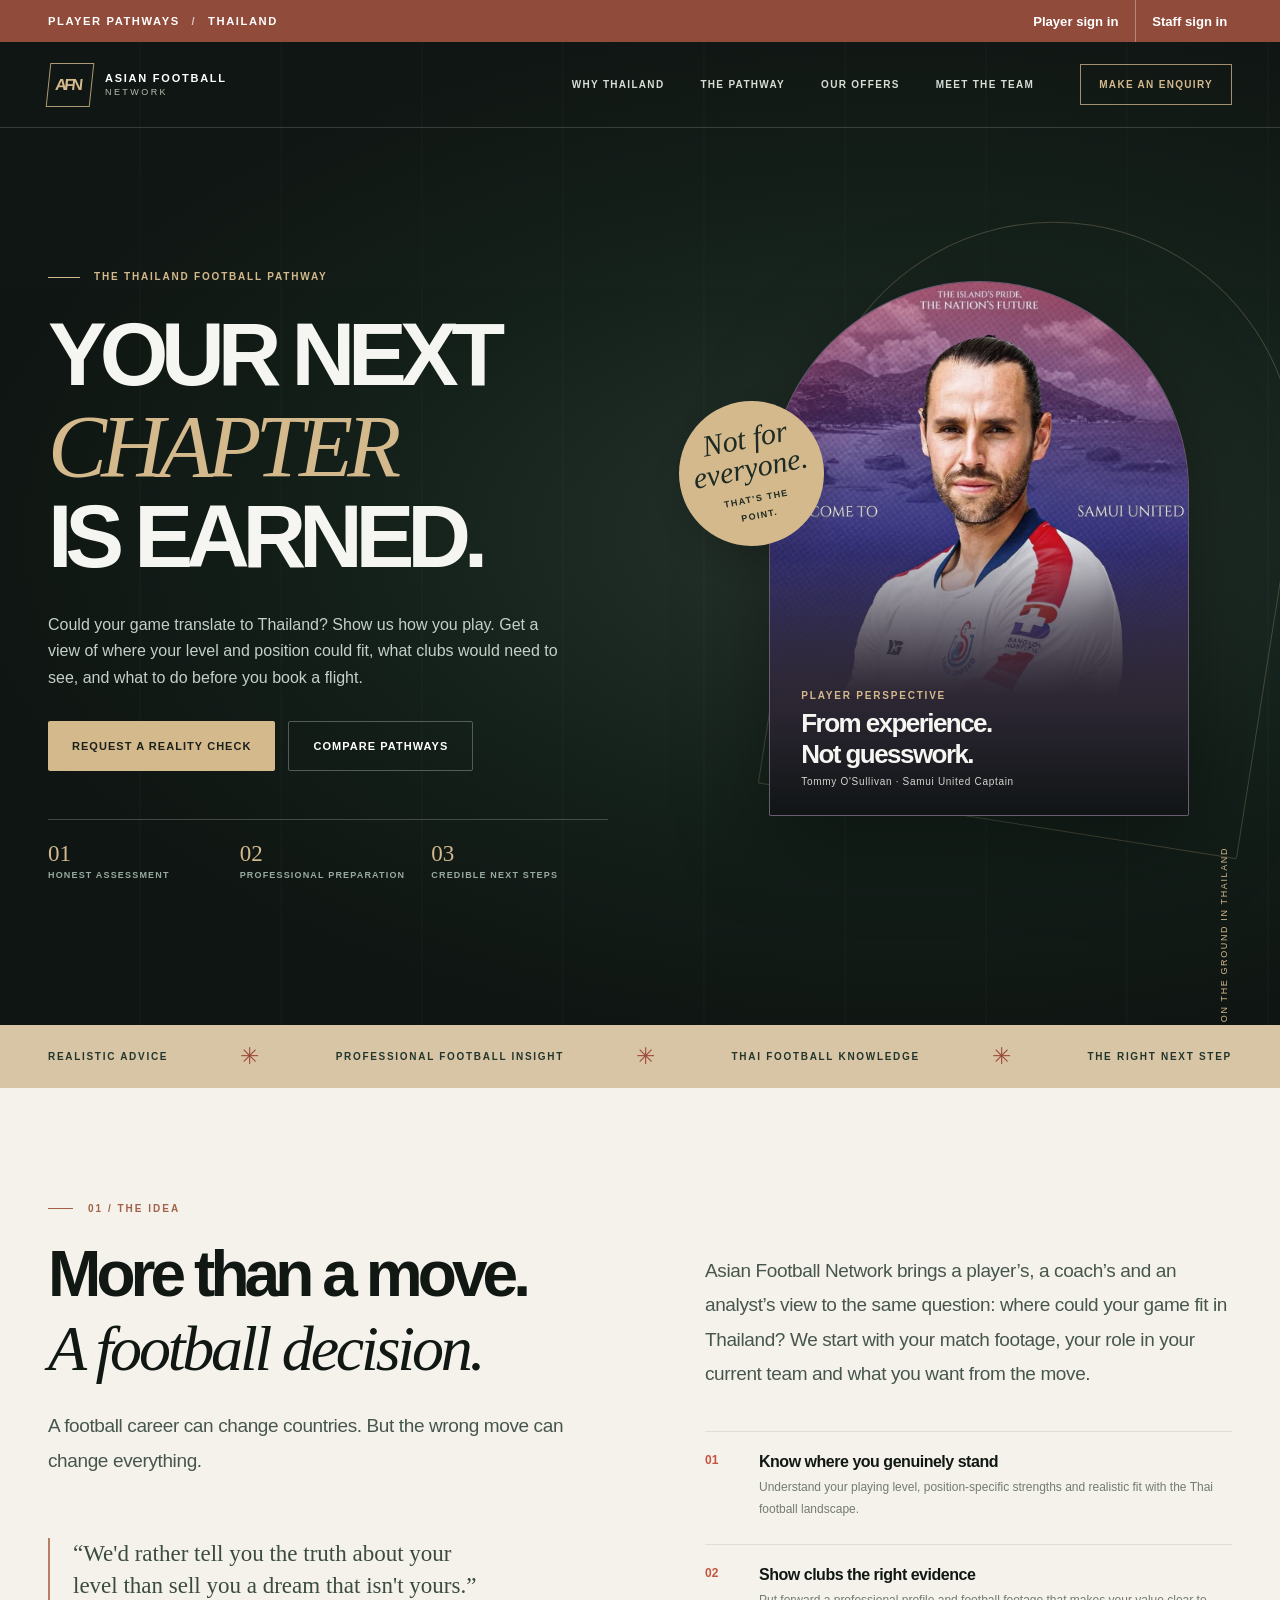
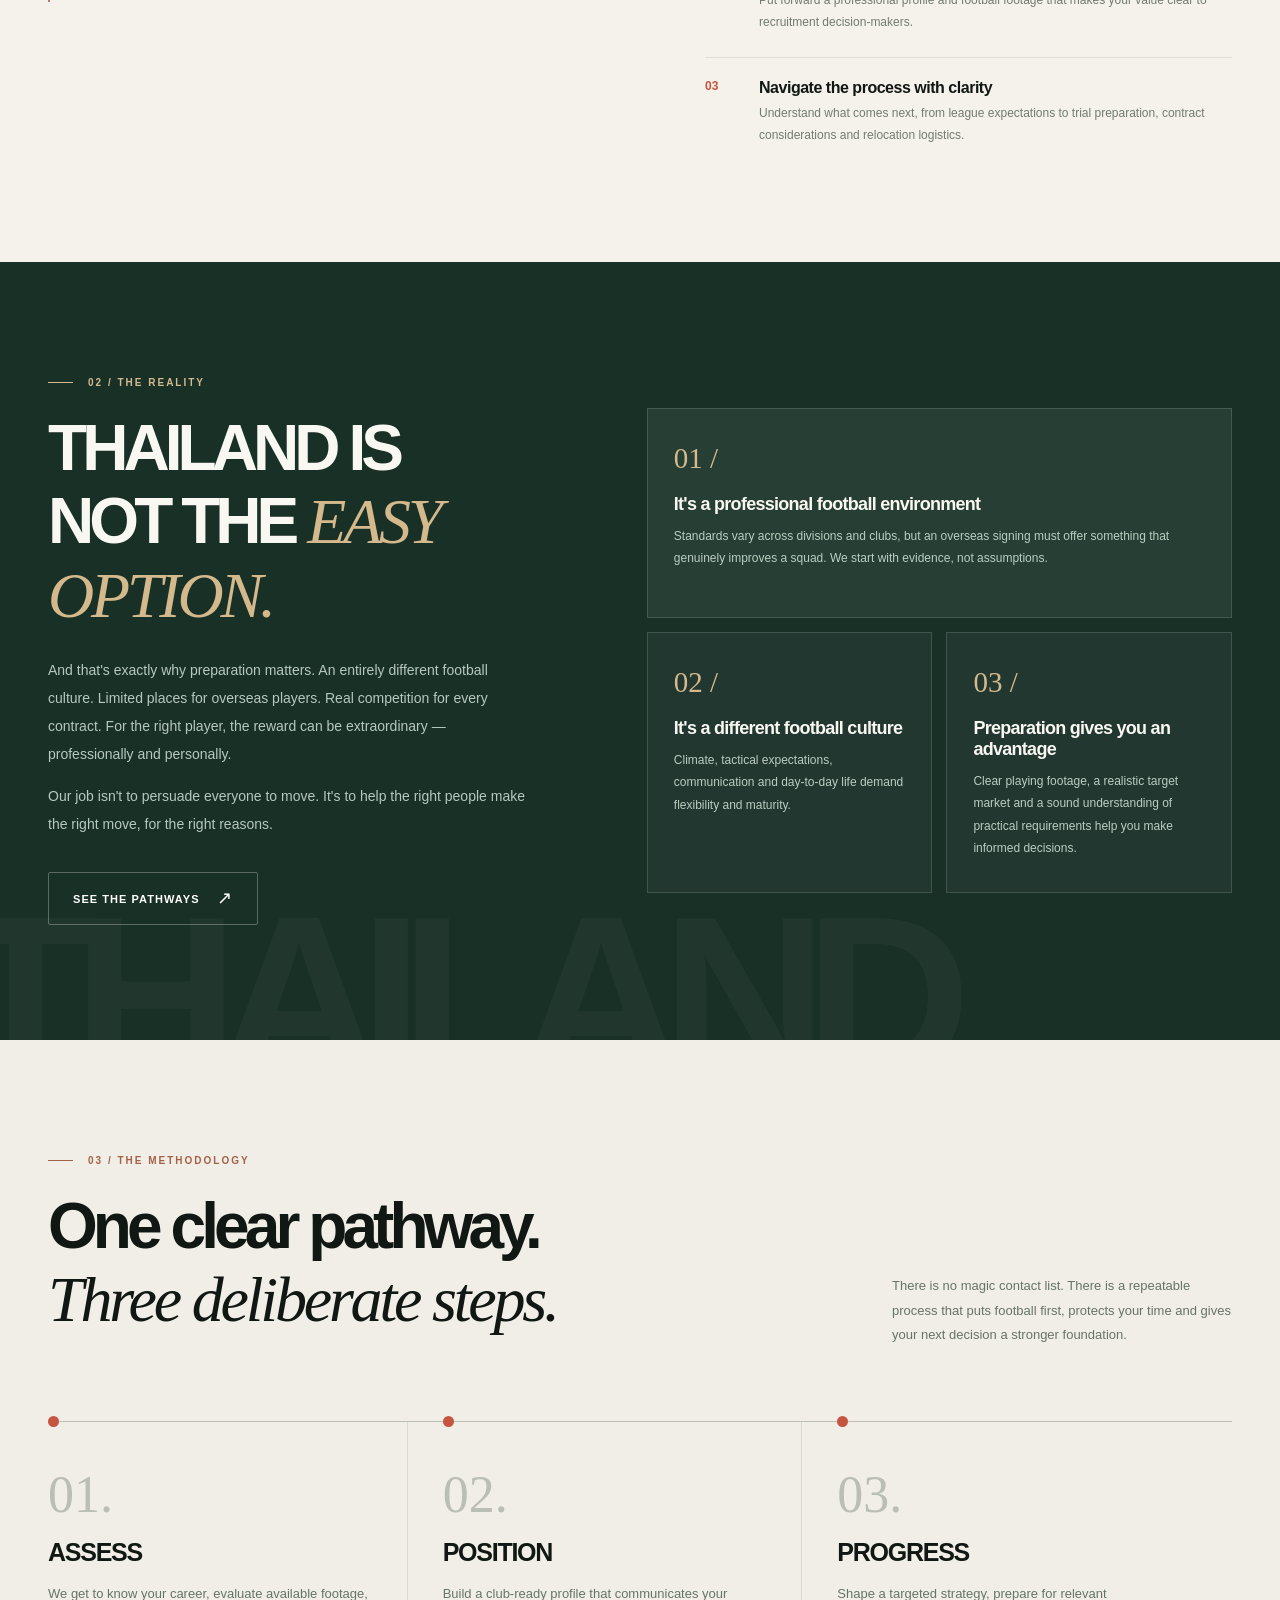
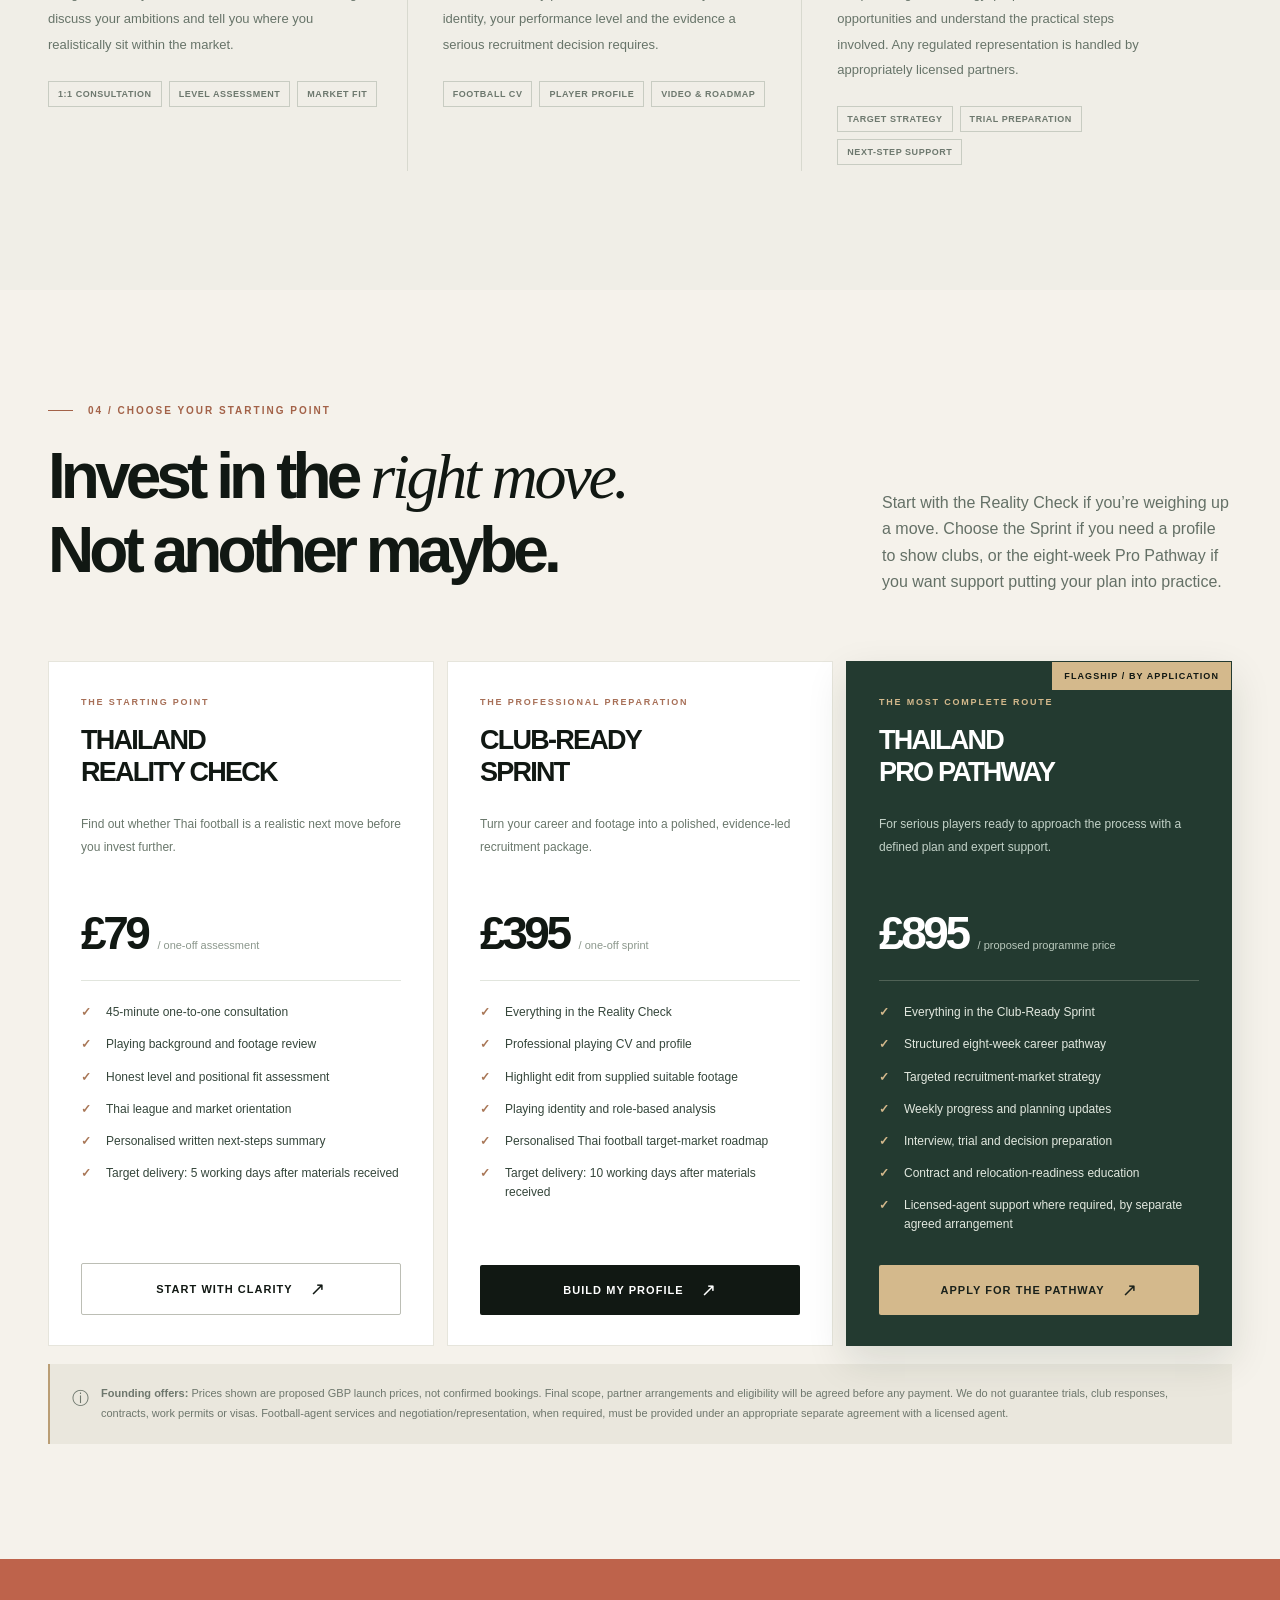
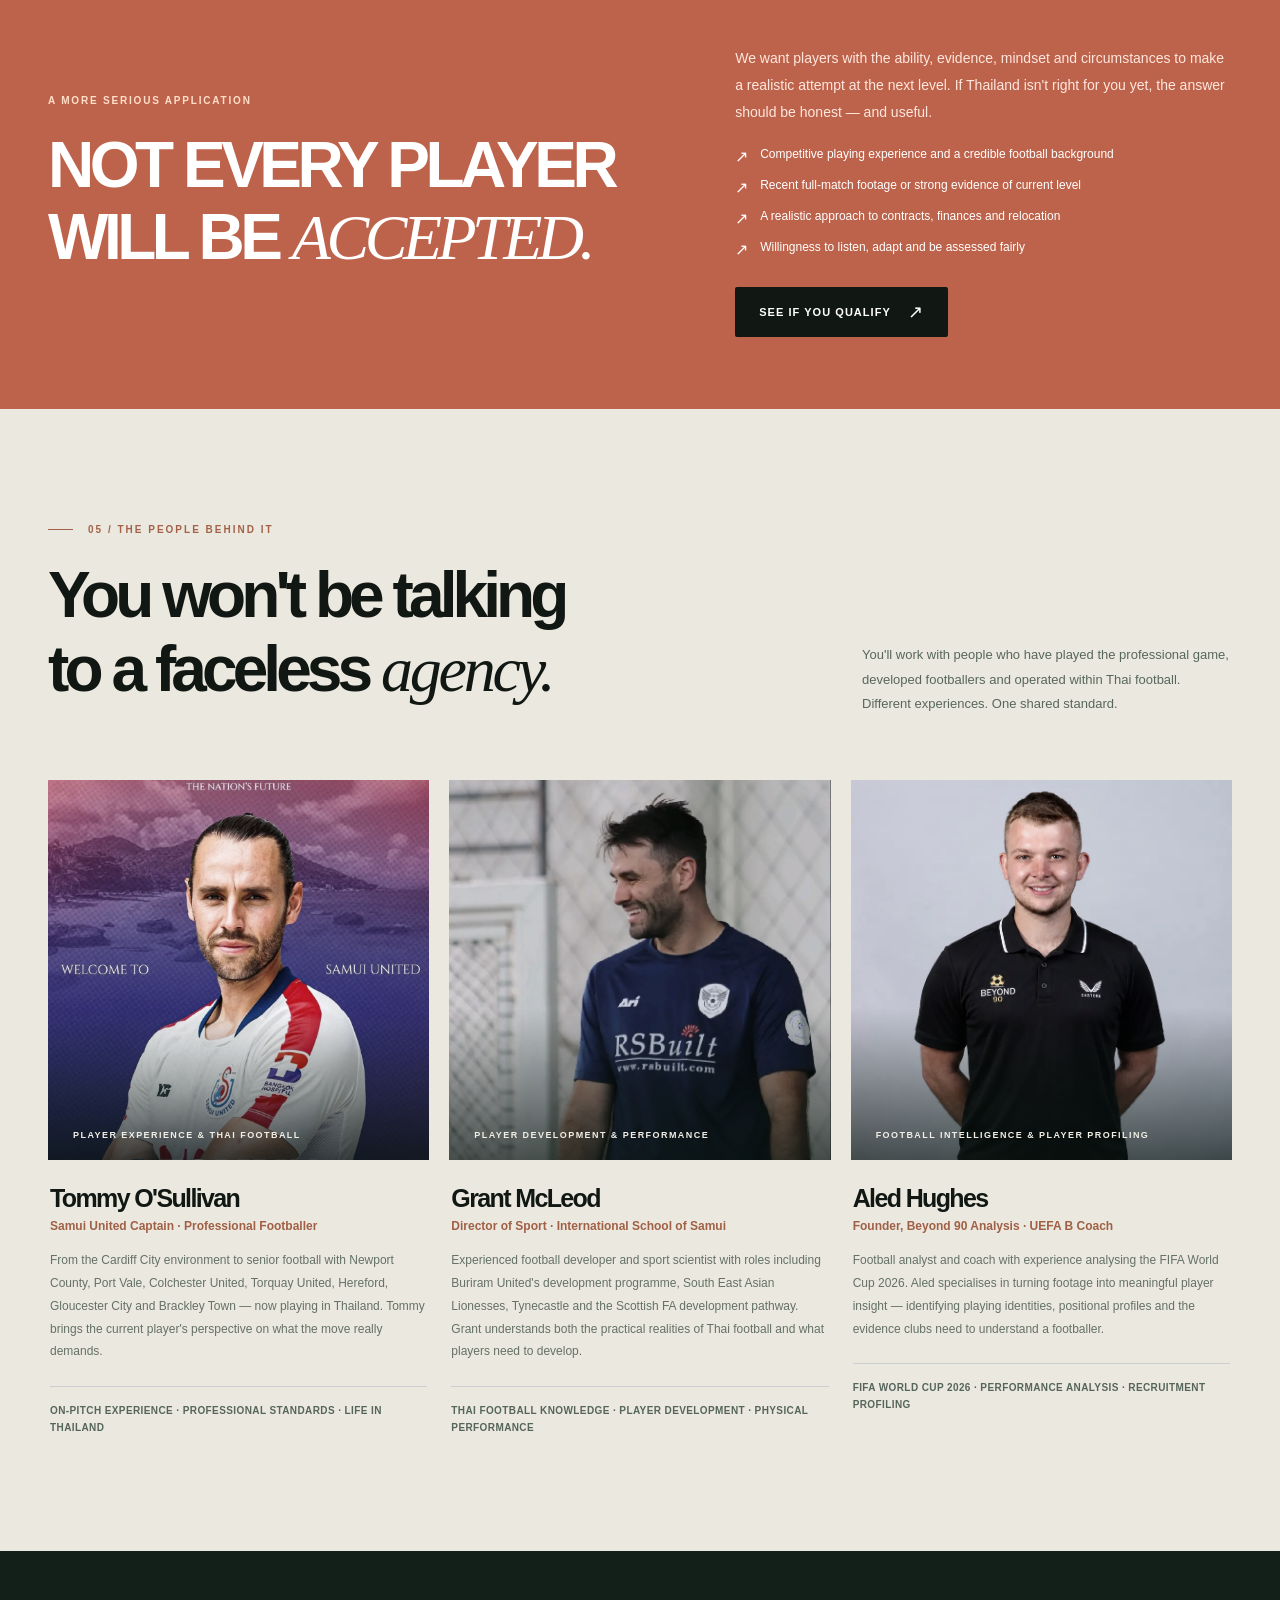
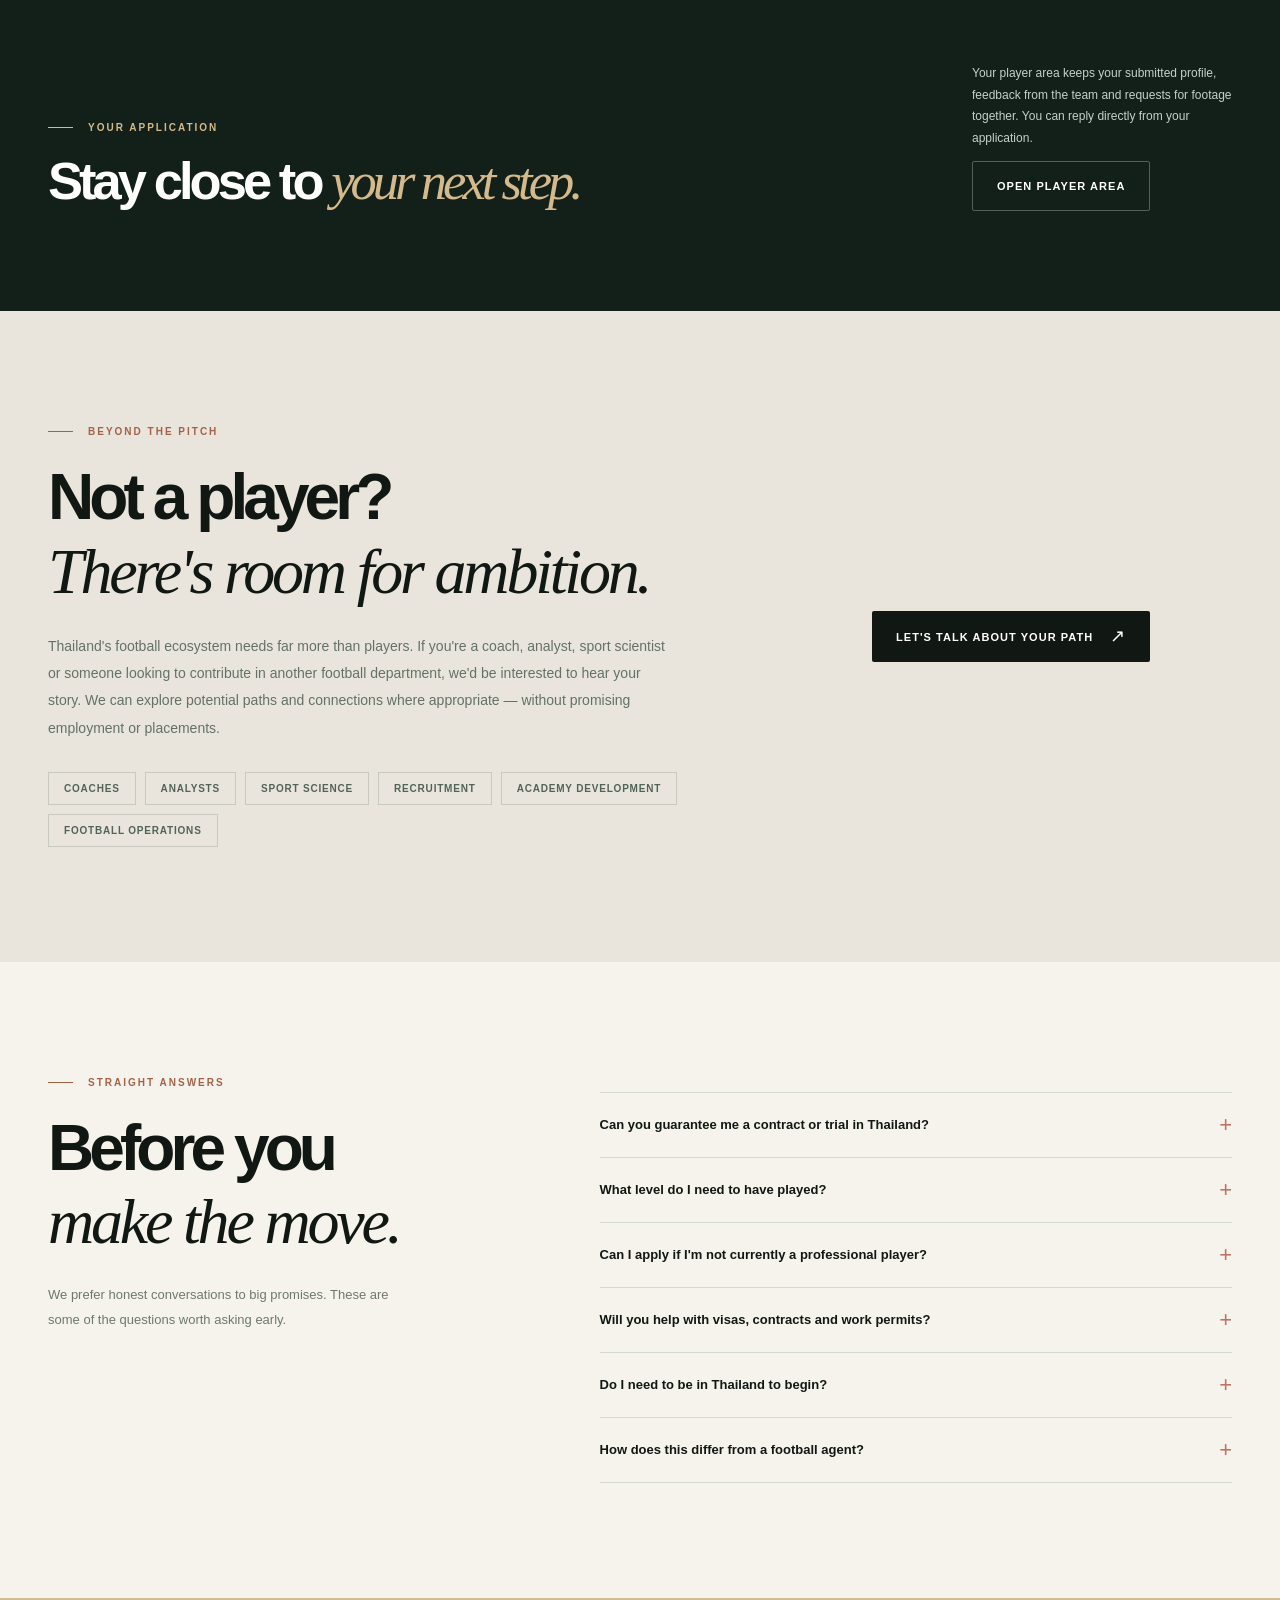
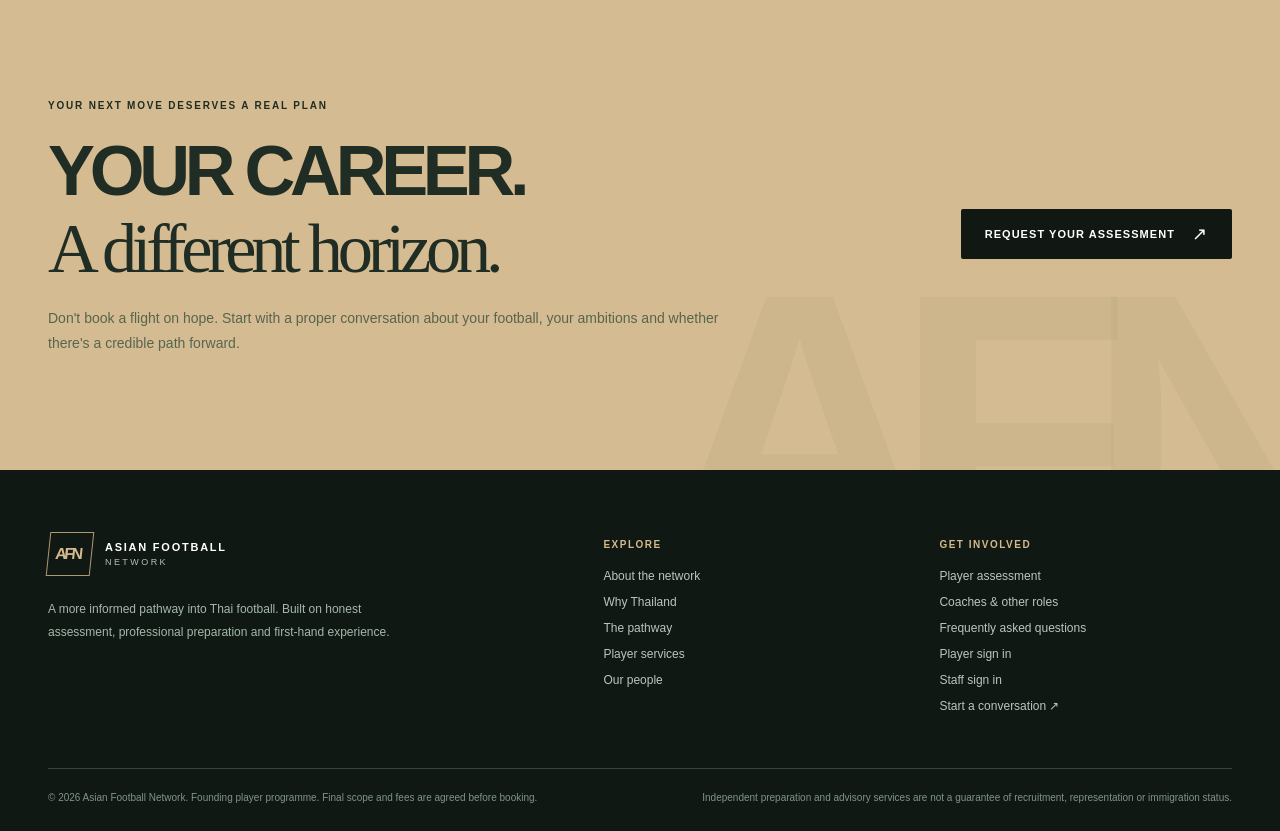
==== commit 315e481e: "Restore Tommy’s original homepage portrait and keep AFN artwork on account forms" ====
--- a/index.html
+++ b/index.html
@@ -11,10 +11,10 @@
   <meta property="og:title" content="Asian Football Network | Player pathways in Thailand">
   <meta property="og:description" content="Could your game translate to Thailand? Explore footage reviews, one-to-one assessments and club-ready player profiles with AFN’s team in Thai football.">
   <meta property="og:url" content="https://aledhughes080-prog.github.io/thailand-football-network/">
-  <meta property="og:image" content="https://aledhughes080-prog.github.io/thailand-football-network/assets/afn-crest.jpg">
-  <meta property="og:image:width" content="1200">
-  <meta property="og:image:height" content="630">
-  <meta property="og:image:alt" content="Asian Football Network’s gold AFN crest on a green football shirt">
+  <meta property="og:image" content="https://aledhughes080-prog.github.io/thailand-football-network/assets/tommy-osullivan.webp">
+  <meta property="og:image:width" content="1100">
+  <meta property="og:image:height" content="1363">
+  <meta property="og:image:alt" content="Samui United captain Tommy O’Sullivan in his club shirt">
   <meta name="twitter:card" content="summary_large_image">
 <style>
 :root{--bg:#101613;--ink:#111813;--pine:#1a2c25;--pine2:#20382e;--cream:#f5f2eb;--warm:#eae6dc;--gold:#d4b98c;--red:#c55540;--white:#f5f6f1;--muted:#87978e;--line:rgba(255,255,255,.15);--sans:'Inter',-apple-system,BlinkMacSystemFont,'Segoe UI',Arial,sans-serif;--editorial:Georgia,'Times New Roman',serif}
@@ -33,17 +33,7 @@
 .account-bar nav a+a {border-left:1px solid #ffffff54;padding-left:16px;}
 .account-bar nav a:hover,.account-bar nav a:focus-visible {text-decoration:underline;text-underline-offset:4px;}
 .nav {top:42px;}
-.assessment-feature {margin:0;align-self:center;overflow:hidden;background:#f1ecdf;color:#182b21;border:1px solid #778365;border-radius:3px;box-shadow:0 20px 60px #080e0b55;}
-.crest-image {width:100%;height:auto;display:block;}
-.feature-details {padding:clamp(1.25rem,3vw,2.3rem);}
-.feature-details h2 {margin:0 0 .65rem;font:500 clamp(1.85rem,3vw,2.9rem)/1.02 var(--editorial);letter-spacing:-.045em;}
-.feature-details p {max-width:43ch;margin:0;color:#44544a;font-size:1rem;line-height:1.55;}
-.feature-offer {display:flex;justify-content:space-between;align-items:center;gap:12px;flex-wrap:wrap;margin-top:1.2rem;padding-top:1rem;border-top:1px solid #c7c8b8;}
-.feature-offer span {color:#536054;font-size:.78rem;}
-.feature-offer strong {color:#1a3023;font-size:1.15rem;padding-right:.35rem;}
-.feature-offer a {font-weight:750;font-size:.88rem;text-decoration:underline;text-underline-offset:.22rem;}
 .hero-intro,.offers-top p {font-size:1rem;line-height:1.65;}
-@media(max-width:800px){.assessment-feature {width:100%;max-width:580px;margin-inline:auto;}.feature-details {padding:1.4rem;}}
 @media(max-width:520px){.programme-location {font-size:.63rem;letter-spacing:.07em;}.programme-location span {margin:0 .12rem;}.account-bar nav {gap:6px;}.account-bar nav a {font-size:.78rem;}.account-bar nav a+a {padding-left:9px;}.hero-actions .btn {width:auto;white-space:normal;flex:1;padding:14px 10px;}.hero-intro {font-size:1rem;}}
 @media(max-width:365px){.programme-location {max-width:76px;line-height:1.25;}.account-bar-inner {gap:6px;}.hero-actions {display:grid;}}
 </style>
@@ -74,14 +64,10 @@
     <div class="hero-actions"><button type="button" class="btn primary" data-open="Reality Check">Request a Reality Check</button><a class="btn ghost" href="#offers">Compare pathways</a></div>
     <div class="hero-status"><div><div class="status-num">01</div><div class="status-label">Honest assessment</div></div><div><div class="status-num">02</div><div class="status-label">Professional preparation</div></div><div><div class="status-num">03</div><div class="status-label">Credible next steps</div></div></div>
    </div>
-   <article class="assessment-feature" aria-labelledby="feature-title">
-    <img class="crest-image" src="assets/afn-crest.jpg" width="1200" height="630" fetchpriority="high" alt="AFN crest embroidered in gold on a green football shirt">
-    <div class="feature-details">
-     <h2 id="feature-title">Thailand Reality Check</h2>
-     <p>A review of your footage, a 45-minute conversation about your game and a written plan you can act on.</p>
-     <div class="feature-offer"><span><strong>£79</strong> founding price, subject to confirmation</span><a href="Thailand_Reality_Check.html">See what’s included</a></div>
-    </div>
-   </article>
+   <div class="hero-stage" aria-label="Tommy O'Sullivan pictured at Samui United">
+    <div class="hero-outline"></div><div class="hero-poster"><img src="assets/tommy-osullivan.webp" alt="Samui United captain Tommy O'Sullivan wearing his club shirt"><div class="poster-caption"><div class="eyebrow">PLAYER PERSPECTIVE</div><strong>From experience.<br>Not guesswork.</strong><span>Tommy O'Sullivan · Samui United Captain</span></div></div>
+    <div class="floating-stamp"><span>Not for<br>everyone.</span><span>That's the<br>point.</span></div><div class="photo-count">ON THE GROUND IN THAILAND</div>
+   </div>
   </div></section>
   <div class="ribbon"><div class="container"><span>REALISTIC ADVICE</span><span class="star">✳</span><span>PROFESSIONAL FOOTBALL INSIGHT</span><span class="star">✳</span><span>THAI FOOTBALL KNOWLEDGE</span><span class="star">✳</span><span>THE RIGHT NEXT STEP</span></div></div>
 
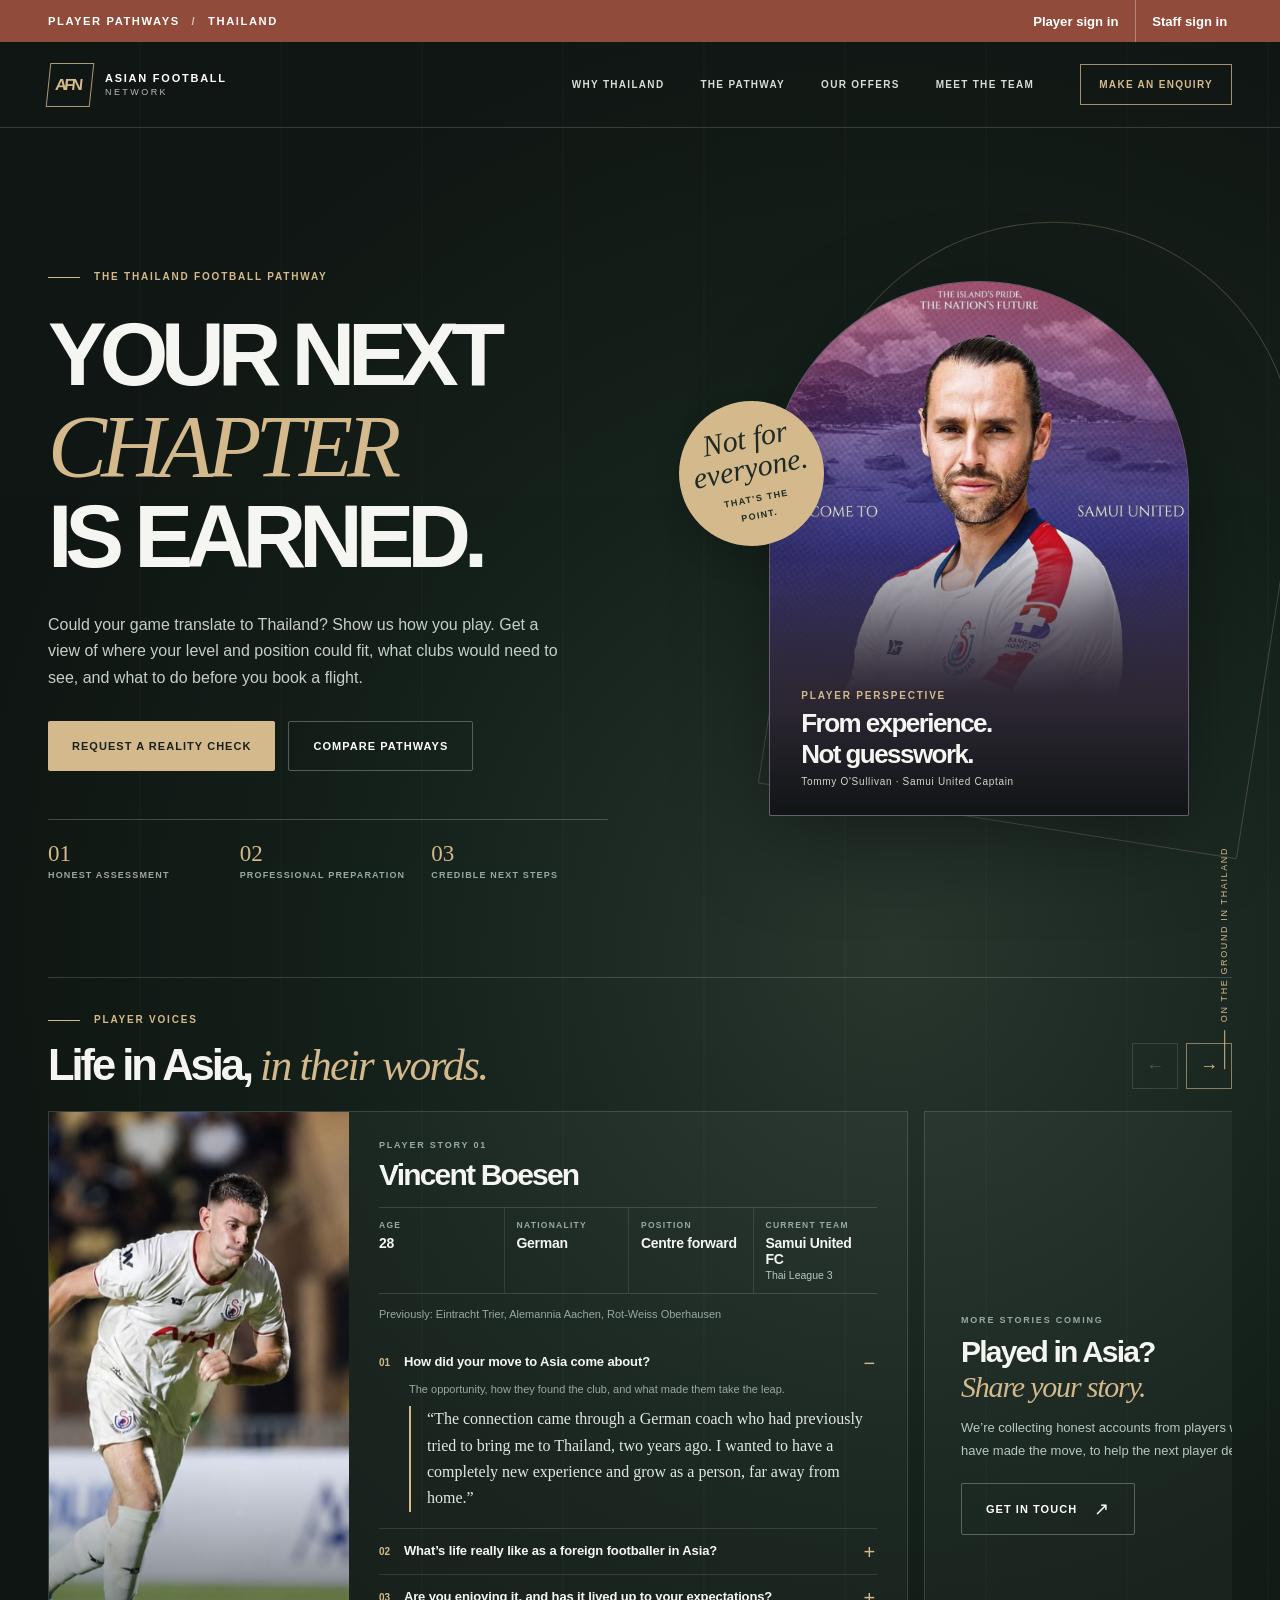
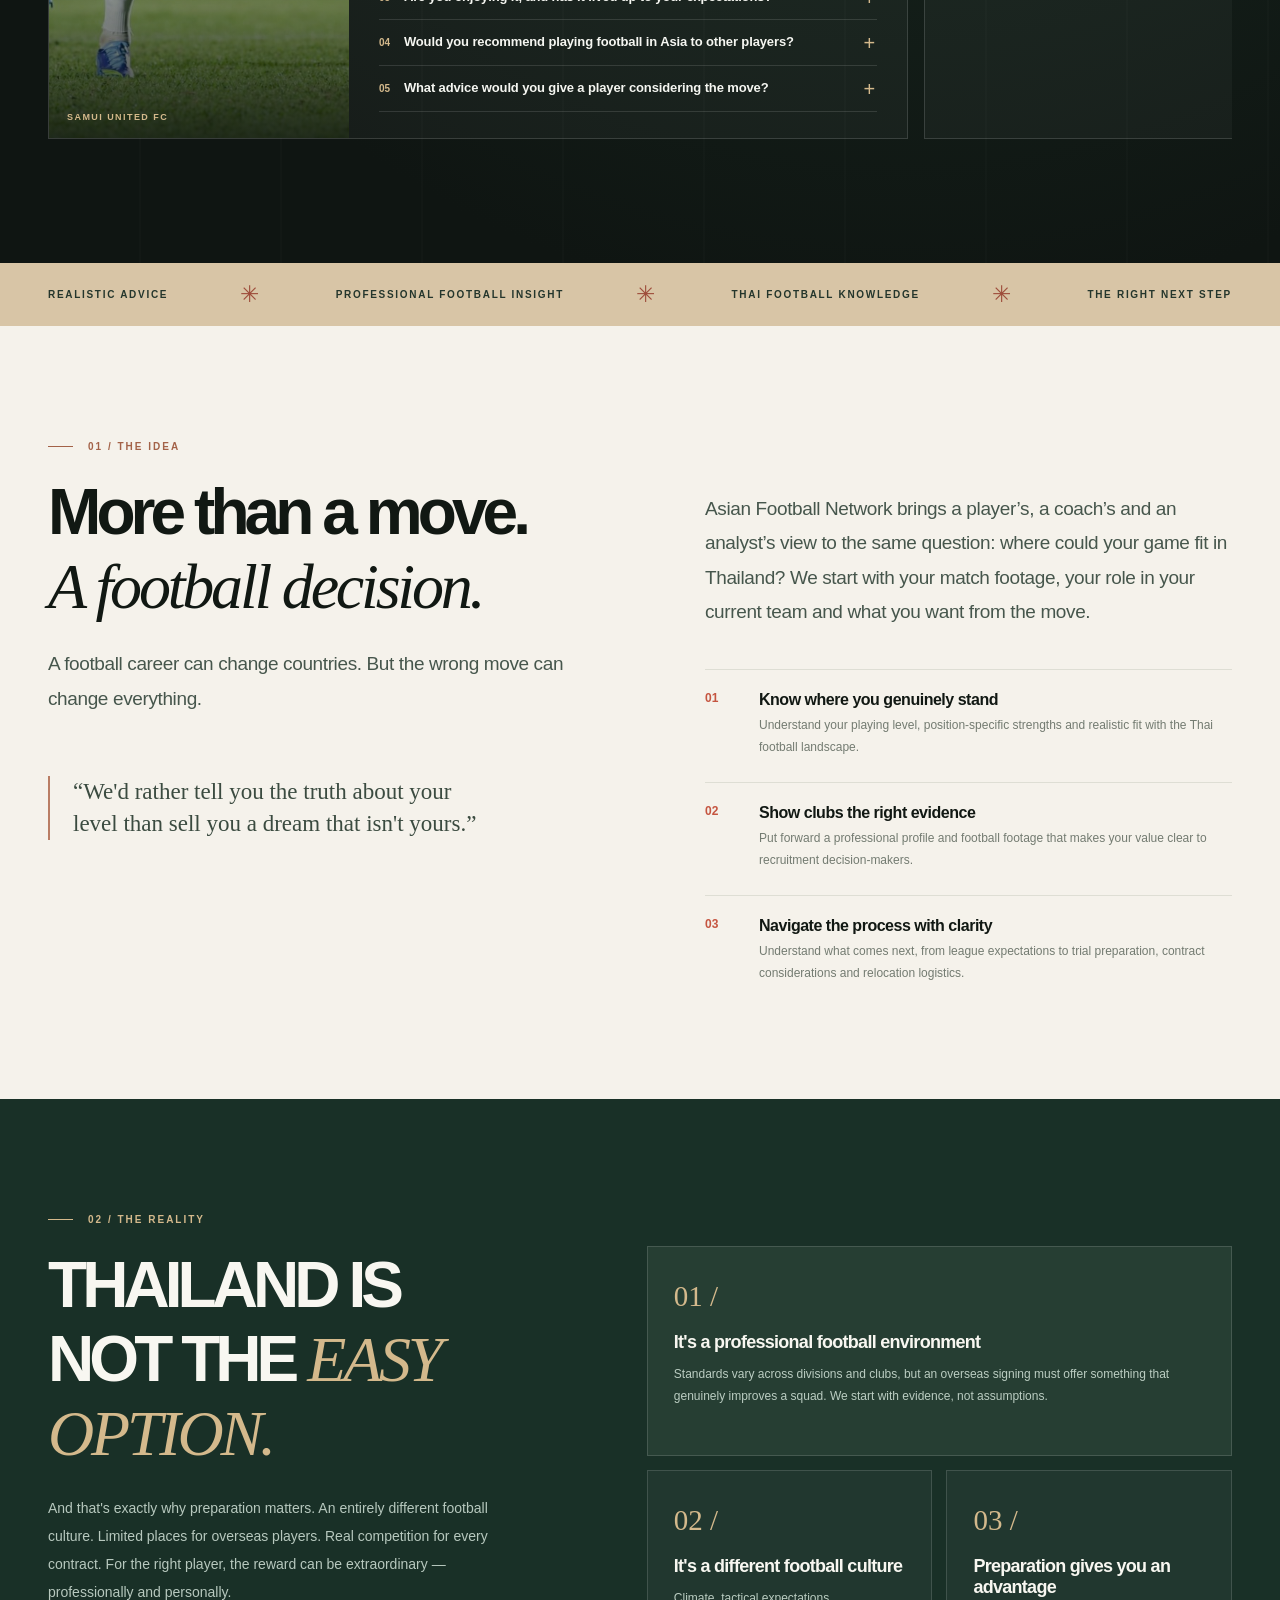
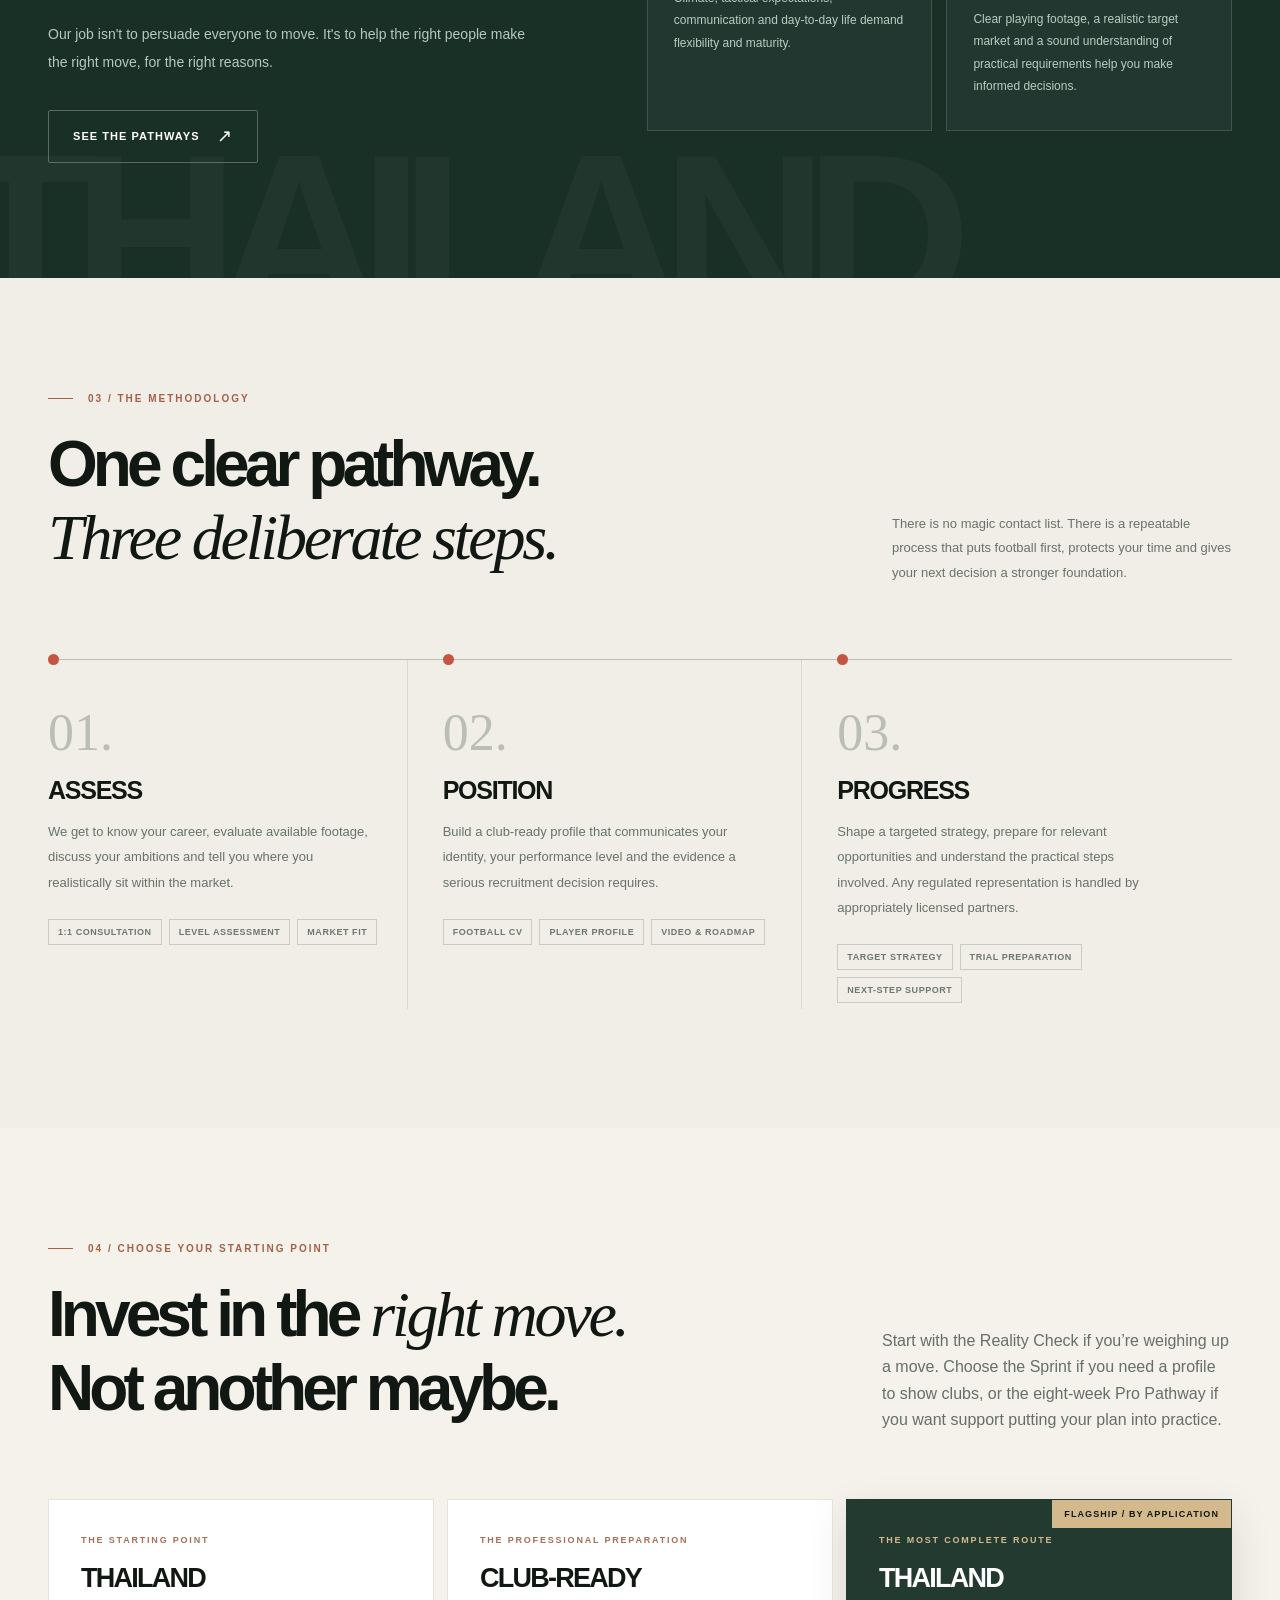
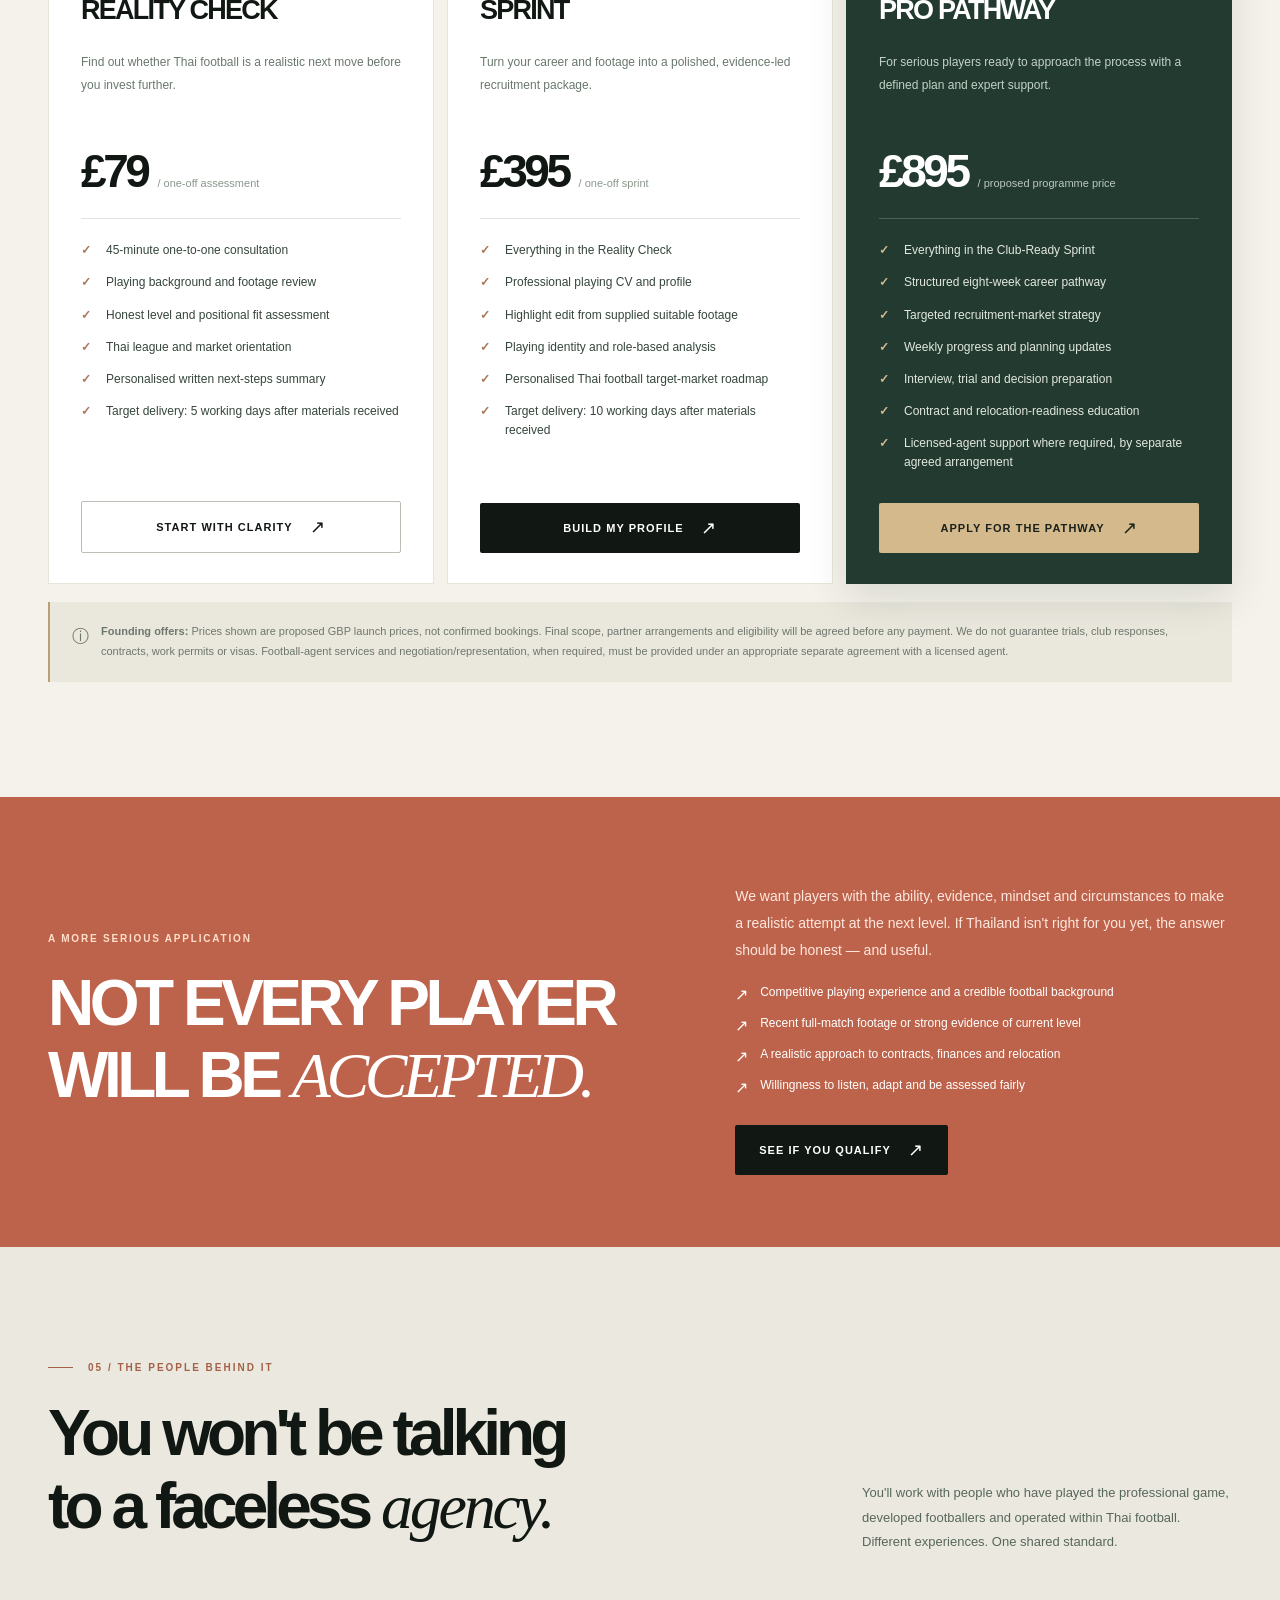
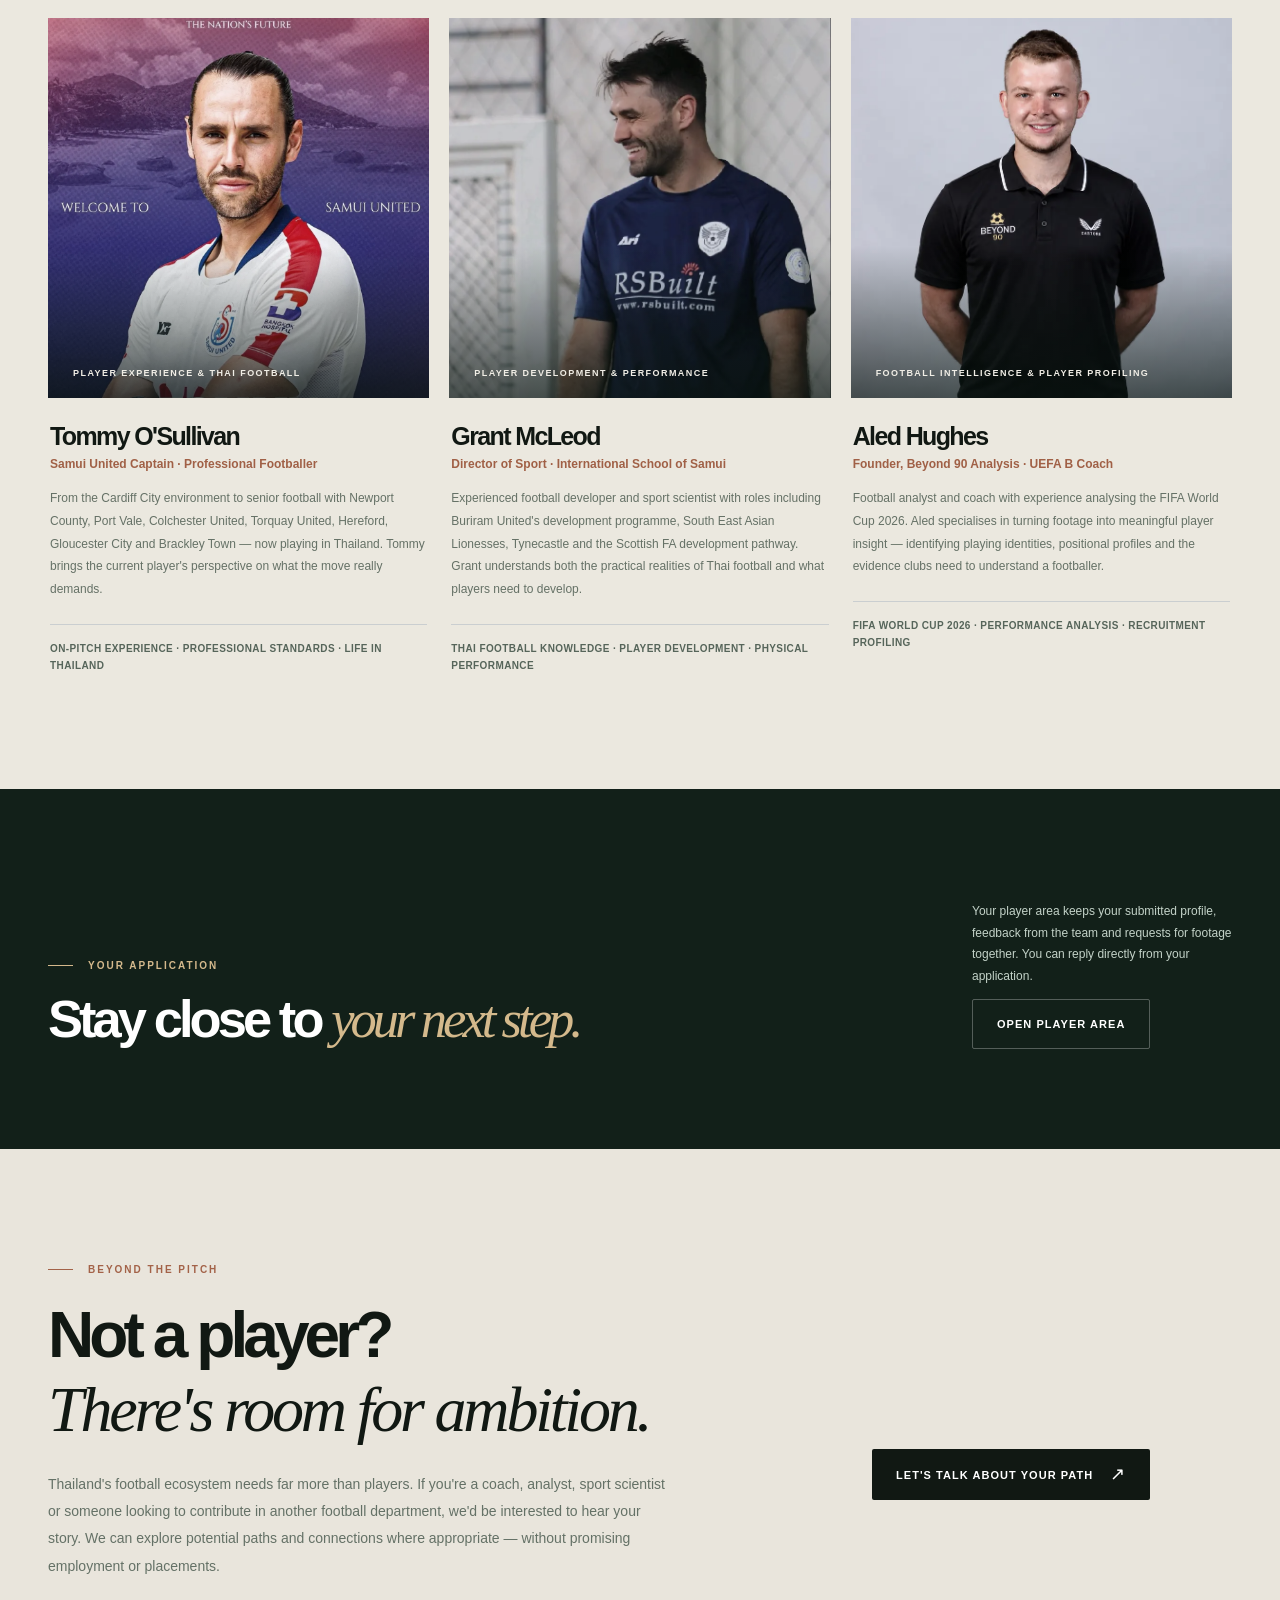
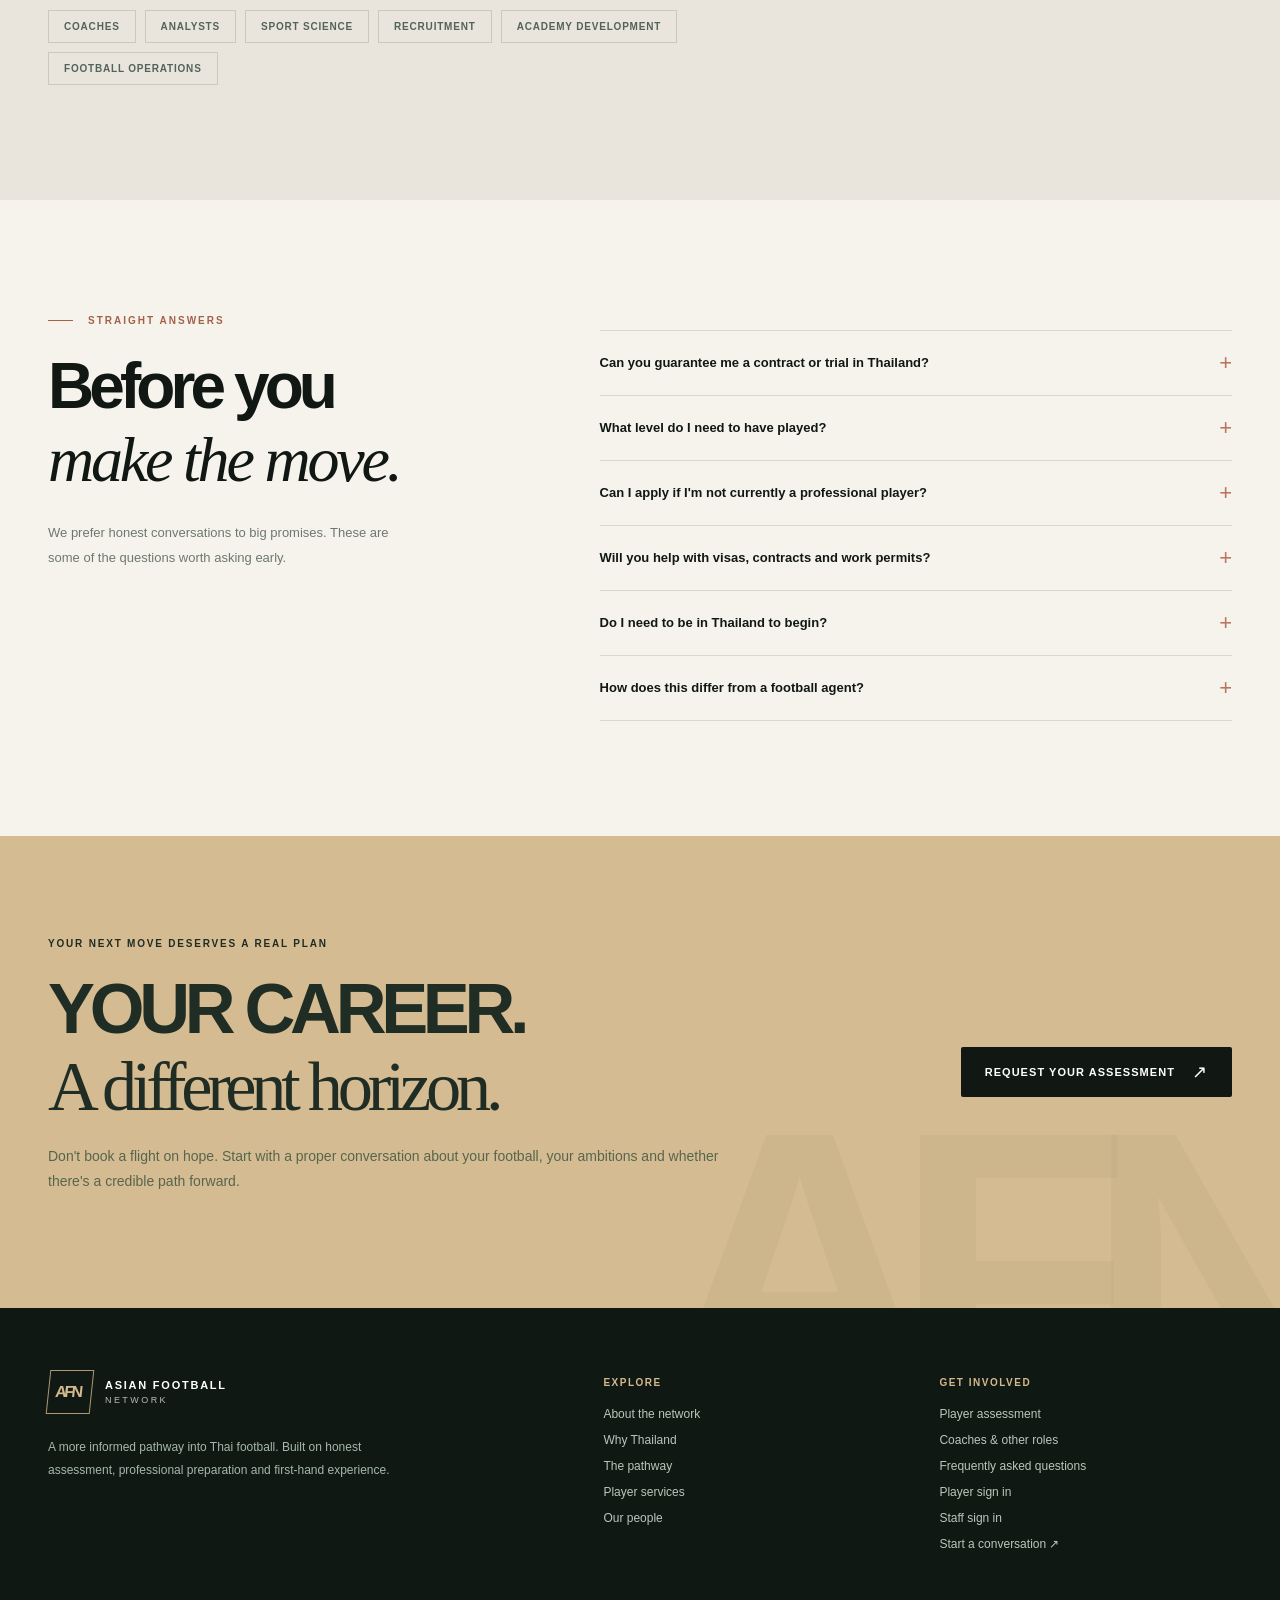
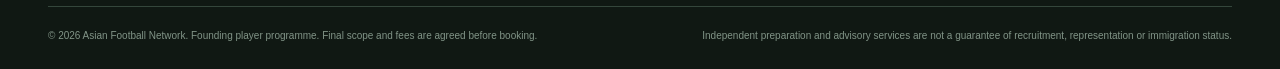
==== commit 9677c12c: "Add Player Voices review cards to the homepage Co-Authored-By: Claude Opus 5.5 <noreply@anthropic.co" ====
--- a/index.html
+++ b/index.html
@@ -37,7 +37,8 @@
 @media(max-width:520px){.programme-location {font-size:.63rem;letter-spacing:.07em;}.programme-location span {margin:0 .12rem;}.account-bar nav {gap:6px;}.account-bar nav a {font-size:.78rem;}.account-bar nav a+a {padding-left:9px;}.hero-actions .btn {width:auto;white-space:normal;flex:1;padding:14px 10px;}.hero-intro {font-size:1rem;}}
 @media(max-width:365px){.programme-location {max-width:76px;line-height:1.25;}.account-bar-inner {gap:6px;}.hero-actions {display:grid;}}
 </style>
-<link rel="icon" href="assets/afn.svg"></head>
+<link rel="icon" href="assets/afn.svg">
+<link rel="stylesheet" href="player-voices.css"></head>
 <body id="home">
   <div class="account-bar">
    <div class="container account-bar-inner">
@@ -68,7 +69,8 @@
     <div class="hero-outline"></div><div class="hero-poster"><img src="assets/tommy-osullivan.webp" alt="Samui United captain Tommy O'Sullivan wearing his club shirt"><div class="poster-caption"><div class="eyebrow">PLAYER PERSPECTIVE</div><strong>From experience.<br>Not guesswork.</strong><span>Tommy O'Sullivan · Samui United Captain</span></div></div>
     <div class="floating-stamp"><span>Not for<br>everyone.</span><span>That's the<br>point.</span></div><div class="photo-count">ON THE GROUND IN THAILAND</div>
    </div>
-  </div></section>
+  </div>
+  <div id="player-voices" class="container voices"></div><script src="player-voices.js"></script></section>
   <div class="ribbon"><div class="container"><span>REALISTIC ADVICE</span><span class="star">✳</span><span>PROFESSIONAL FOOTBALL INSIGHT</span><span class="star">✳</span><span>THAI FOOTBALL KNOWLEDGE</span><span class="star">✳</span><span>THE RIGHT NEXT STEP</span></div></div>
 
   <section class="section intro" id="about"><div class="container intro-layout">
--- a/player-voices.css
+++ b/player-voices.css
@@ -0,0 +1,58 @@
+/* Player voices — player review cards at the bottom of the homepage hero.
+   Uses the homepage's own colour variables (--gold, --white, --editorial …). */
+.voices{position:relative;z-index:2;margin-top:64px;padding-top:34px;border-top:1px solid rgba(255,255,255,.16)}
+.voices-head{display:flex;align-items:end;justify-content:space-between;gap:24px;margin-bottom:22px}
+.voices-head h2{font-size:clamp(30px,3.4vw,46px);font-weight:800;letter-spacing:-.07em;line-height:1.08;margin:14px 0 0;color:var(--white)}
+.voices-head h2 em{font-family:var(--editorial);font-weight:400;letter-spacing:-.04em;color:var(--gold)}
+.voices-nav{display:flex;gap:8px}
+.voices-arrow{width:46px;height:46px;border:1px solid rgba(212,185,140,.6);background:transparent;color:var(--gold);font-size:18px;transition:background .2s,color .2s,opacity .2s}
+.voices-arrow:hover:not(:disabled){background:var(--gold);color:#101613}
+.voices-arrow:disabled{opacity:.3;cursor:default}
+.voices-track{display:flex;gap:16px;overflow-x:auto;scroll-snap-type:x mandatory;scroll-behavior:smooth;padding-bottom:12px;scrollbar-width:thin;scrollbar-color:rgba(212,185,140,.5) transparent}
+.voices-track:focus-visible{outline:2px solid var(--gold);outline-offset:4px}
+.voice-card{flex:0 0 min(860px,100%);scroll-snap-align:start;display:grid;grid-template-columns:minmax(0,300px) minmax(0,1fr);background:rgba(255,255,255,.035);border:1px solid rgba(255,255,255,.14);color:var(--white)}
+.voice-photo{margin:0;position:relative;min-height:100%;background:#20382e;overflow:hidden}
+.voice-photo img{width:100%;height:100%;object-fit:cover;object-position:center 22%;display:block;filter:saturate(.9)}
+.voice-photo:after{content:"";position:absolute;inset:55% 0 0;background:linear-gradient(transparent,rgba(10,17,15,.85));pointer-events:none}
+.voice-photo figcaption{position:absolute;left:18px;bottom:16px;z-index:1;font-size:9px;font-weight:800;letter-spacing:.16em;text-transform:uppercase;color:var(--gold)}
+.voice-body{padding:28px 30px 26px;min-width:0}
+.voice-kicker{font-size:9px;font-weight:800;letter-spacing:.2em;text-transform:uppercase;color:#98aaa0}
+.voice-body h3{font-size:30px;font-weight:800;letter-spacing:-.06em;margin:8px 0 16px;line-height:1.1}
+.voice-facts{display:grid;grid-template-columns:repeat(4,minmax(0,1fr));margin:0;border-top:1px solid rgba(255,255,255,.14);border-bottom:1px solid rgba(255,255,255,.14)}
+.voice-facts div{padding:12px 12px 12px 0}
+.voice-facts div+div{padding-left:12px;border-left:1px solid rgba(255,255,255,.1)}
+.voice-facts dt{font-size:8.5px;font-weight:800;letter-spacing:.15em;text-transform:uppercase;color:#98aaa0}
+.voice-facts dd{margin:5px 0 0;font-size:14px;font-weight:700;letter-spacing:-.02em}
+.voice-facts dd small{display:block;font-size:10.5px;font-weight:500;color:#b7c8be;margin-top:2px;letter-spacing:0}
+.voice-prev{font-size:11px;color:#98aaa0;margin:12px 0 0;line-height:1.6}
+.voice-qa{margin-top:16px}
+.voice-qa details{border-bottom:1px solid rgba(255,255,255,.12)}
+.voice-qa summary{cursor:pointer;list-style:none;display:flex;gap:14px;align-items:baseline;padding:13px 28px 13px 0;position:relative;font-size:13px;font-weight:800;letter-spacing:-.01em;line-height:1.45}
+.voice-qa summary::-webkit-details-marker{display:none}
+.voice-qa summary span{color:var(--gold);font-size:10px;flex:0 0 auto}
+.voice-qa summary:after{content:'+';position:absolute;right:2px;top:9px;font-size:20px;font-weight:400;color:var(--gold)}
+.voice-qa details[open] summary:after{content:'−'}
+.voice-qa summary:hover{color:var(--gold)}
+.voice-hint{margin:-4px 0 8px 30px;font-size:11px;color:#98aaa0;line-height:1.6}
+.voice-qa blockquote{margin:0 0 16px 30px;padding-left:16px;border-left:2px solid var(--gold);font-family:var(--editorial);font-size:16px;line-height:1.65;color:#e2e8df}
+.voice-next{display:flex;align-items:center;padding:34px 36px;flex-basis:min(380px,100%);grid-template-columns:none}
+.voice-next h3{font-size:30px;font-weight:800;letter-spacing:-.06em;line-height:1.15;margin:10px 0 12px}
+.voice-next h3 em{font-family:var(--editorial);font-weight:400;color:var(--gold);letter-spacing:-.04em}
+.voice-next p{font-size:13px;line-height:1.8;color:#b7c8be;margin:0 0 20px}
+@media(max-width:800px){
+  .voices{margin-top:44px}
+  .voice-card{grid-template-columns:1fr;flex-basis:88%}
+  .voice-photo{height:280px}
+  .voice-facts{grid-template-columns:1fr 1fr}
+  .voice-facts div:nth-child(3){padding-left:0;border-left:0}
+  .voice-facts div:nth-child(n+3){border-top:1px solid rgba(255,255,255,.1)}
+  .voice-next{flex-basis:80%}
+}
+@media(max-width:520px){
+  .voices-head{align-items:flex-start;flex-direction:column;gap:14px}
+  .voice-body{padding:22px 18px}
+  .voice-body h3{font-size:25px}
+  .voice-qa blockquote{margin-left:0;font-size:15px}
+  .voice-hint{margin-left:0}
+}
+@media(prefers-reduced-motion:reduce){.voices-track{scroll-behavior:auto}}
